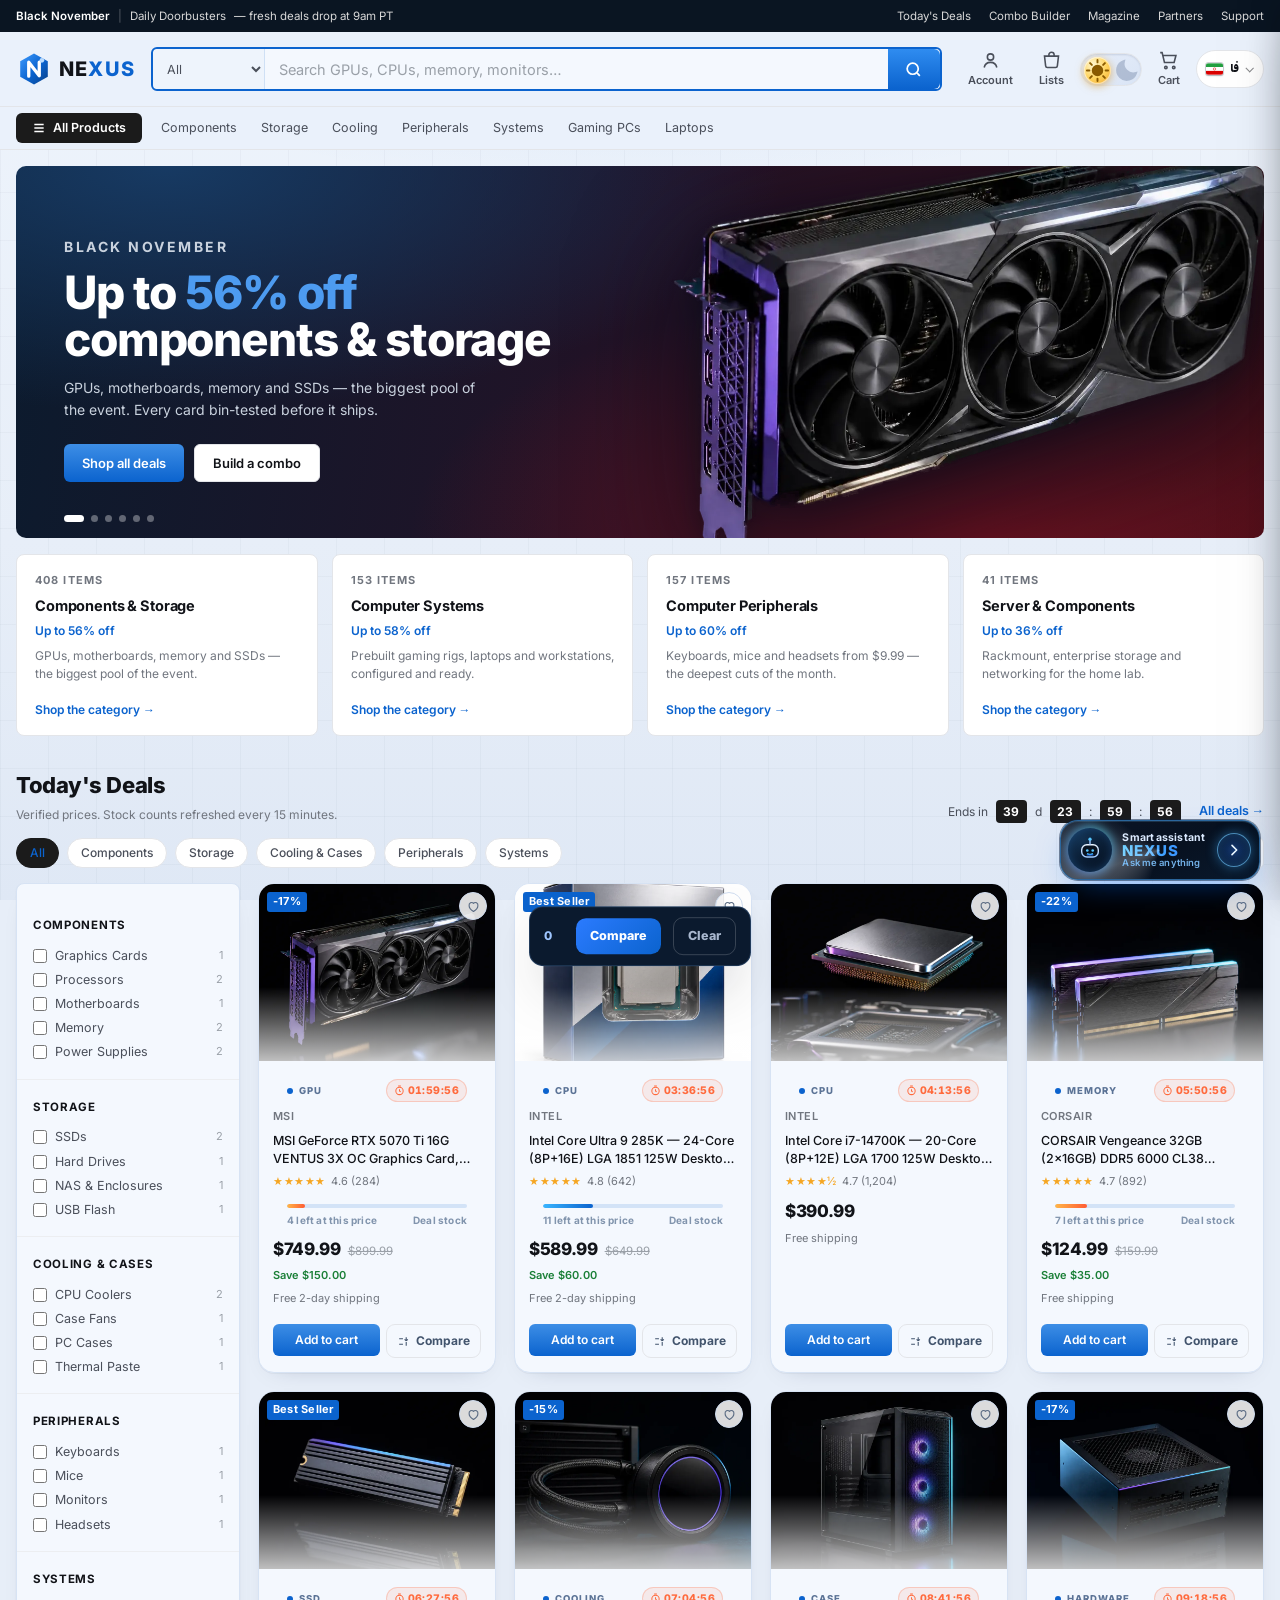
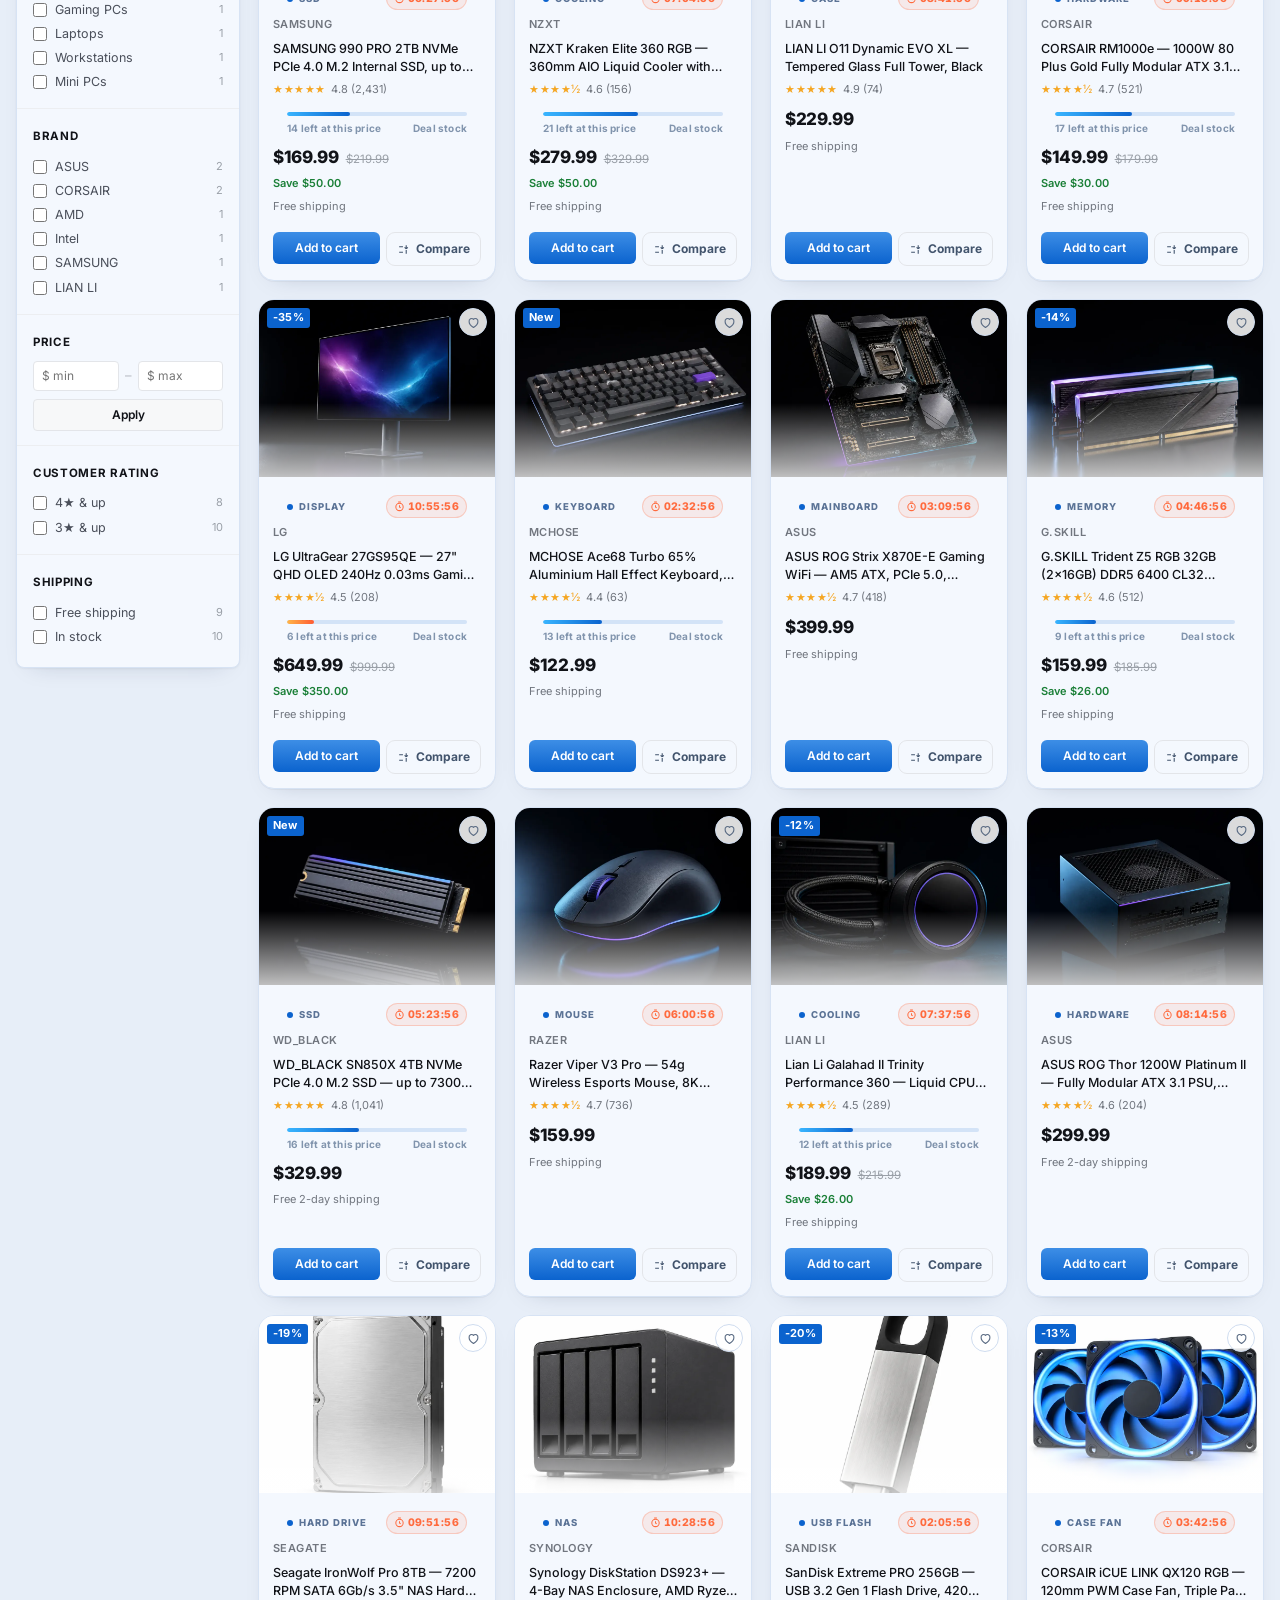
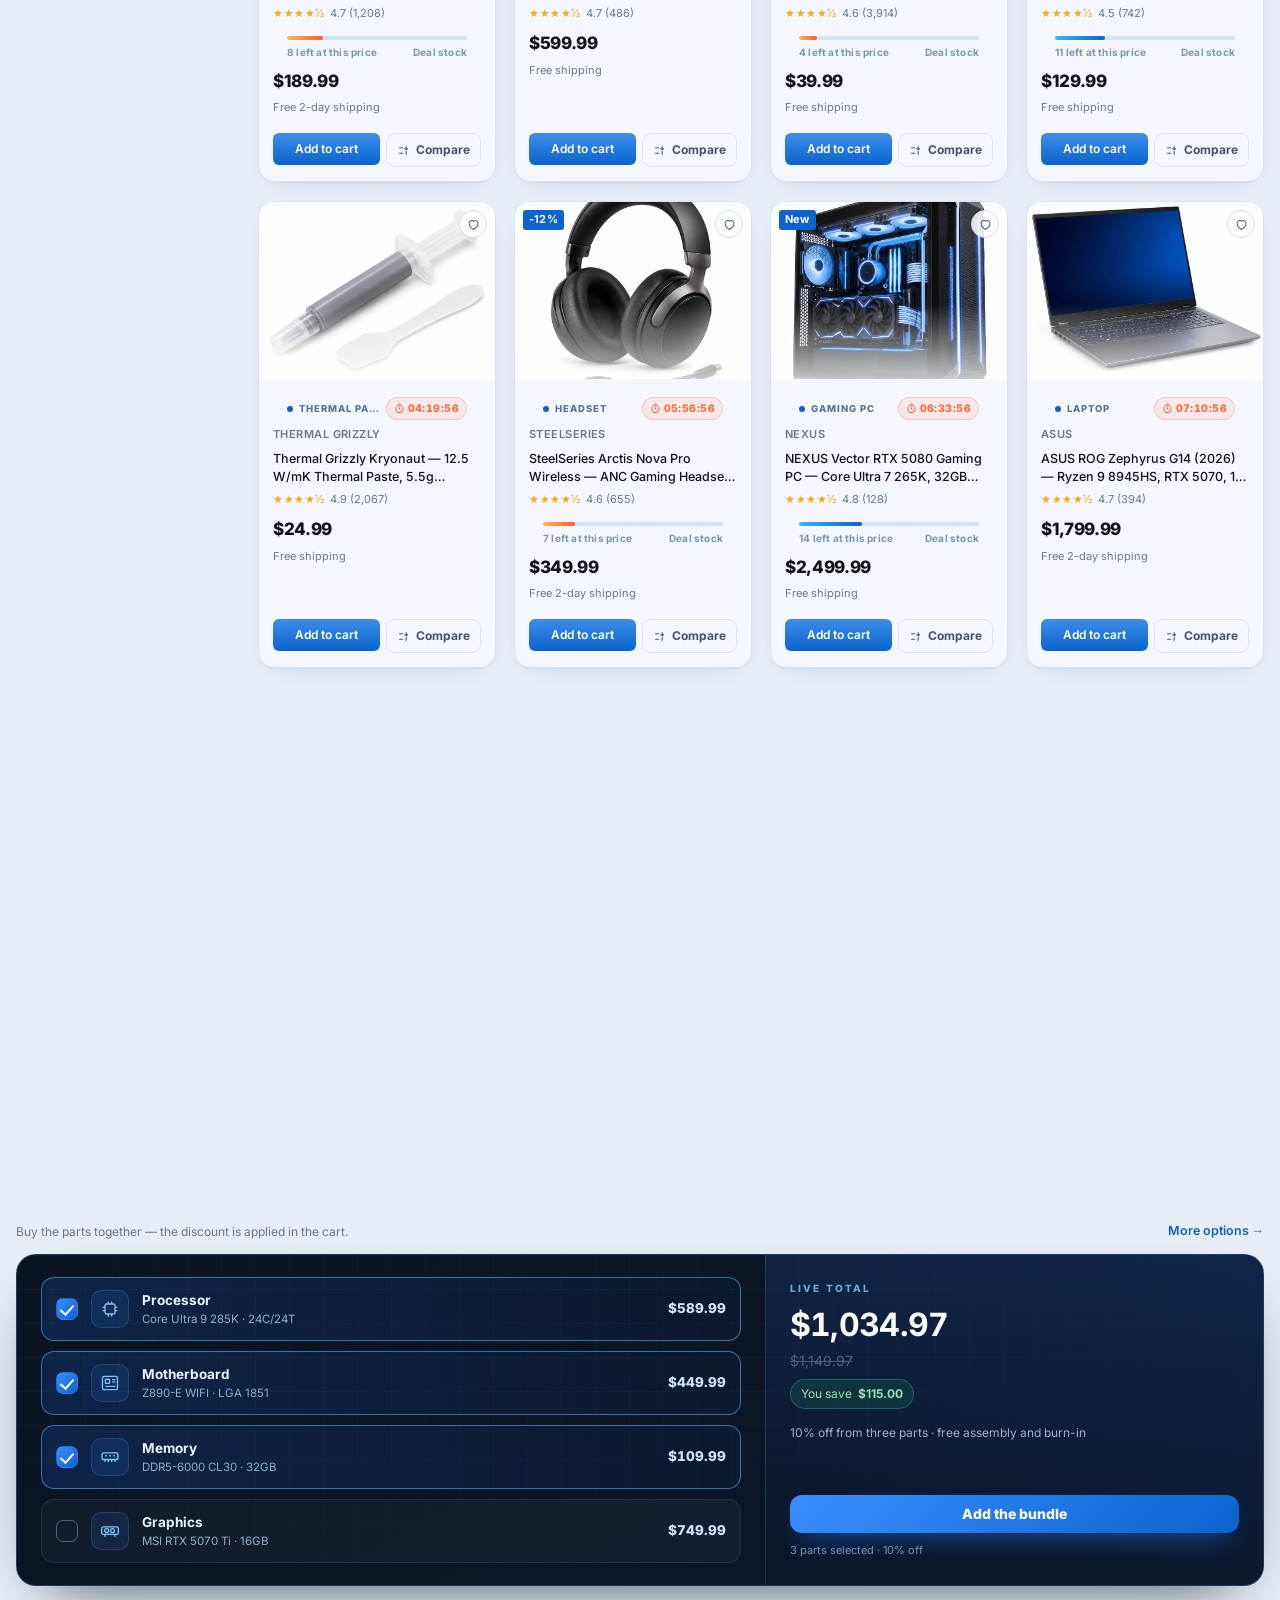
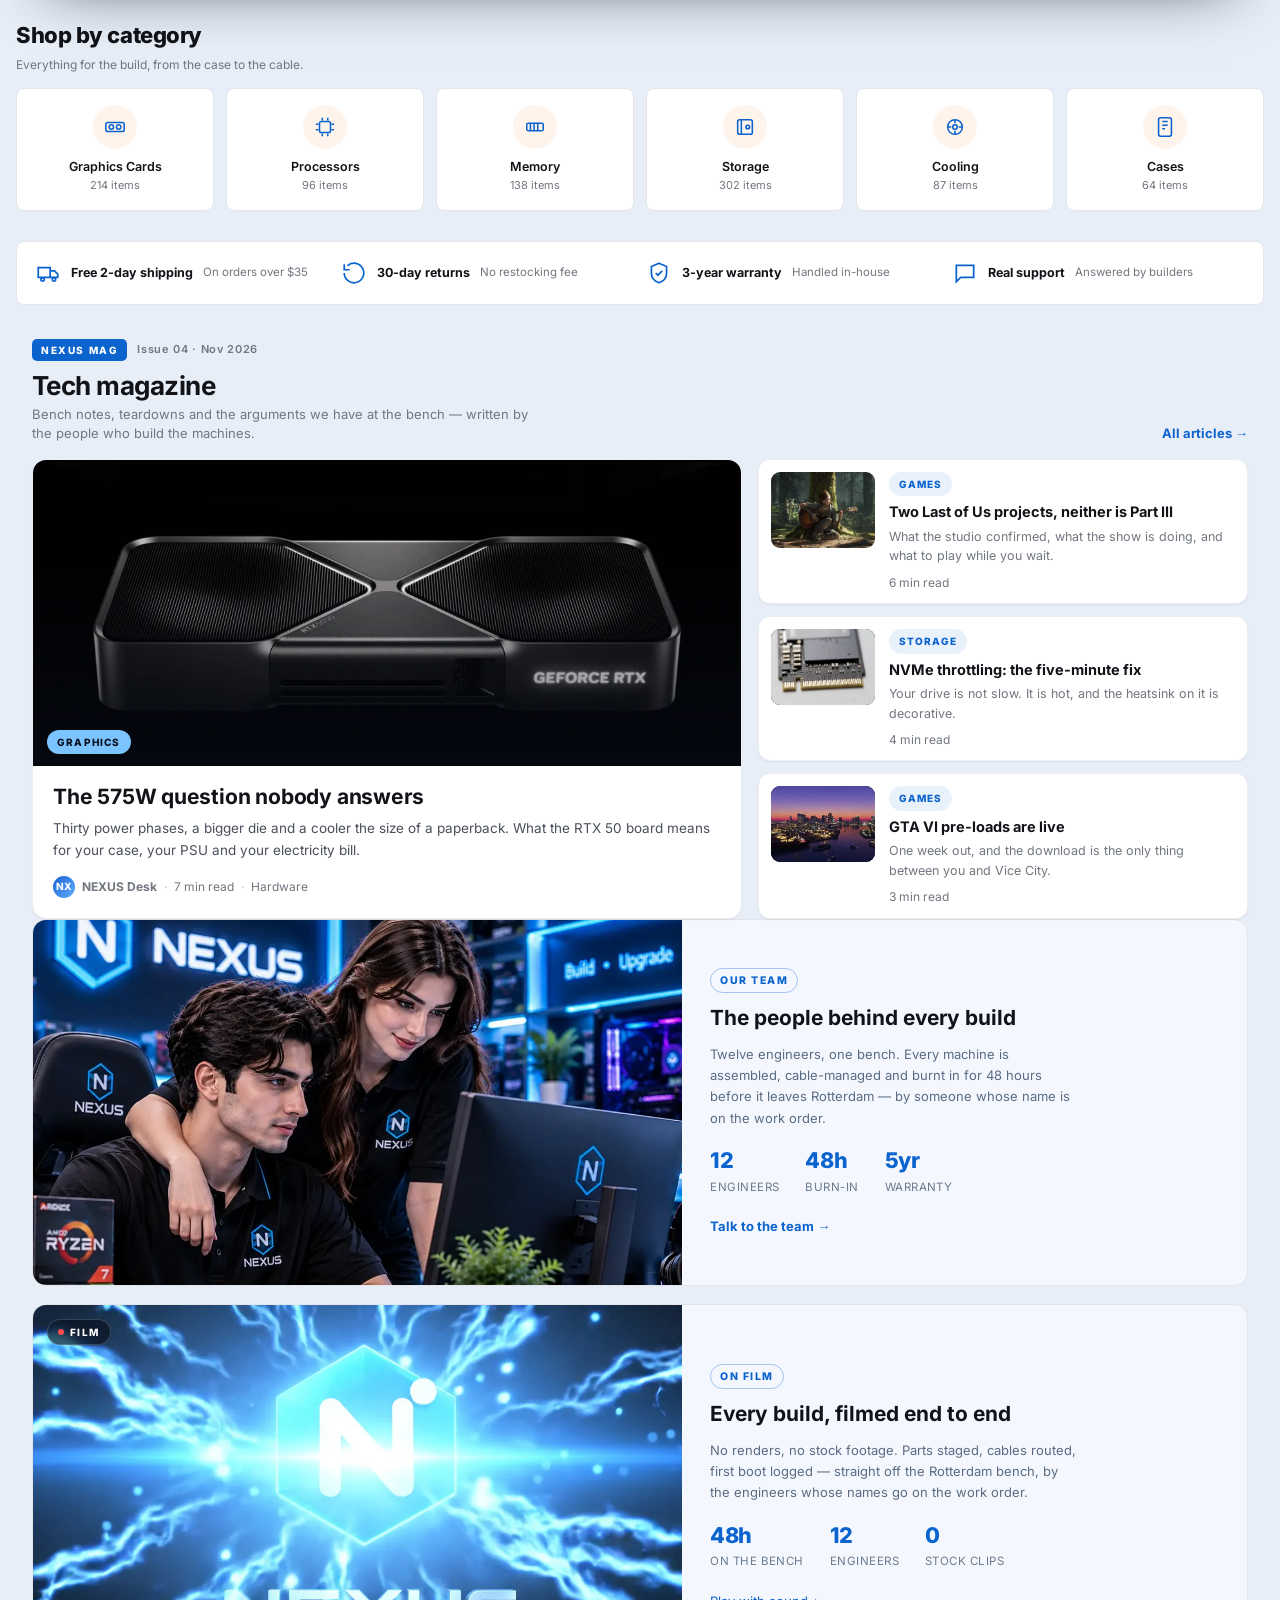
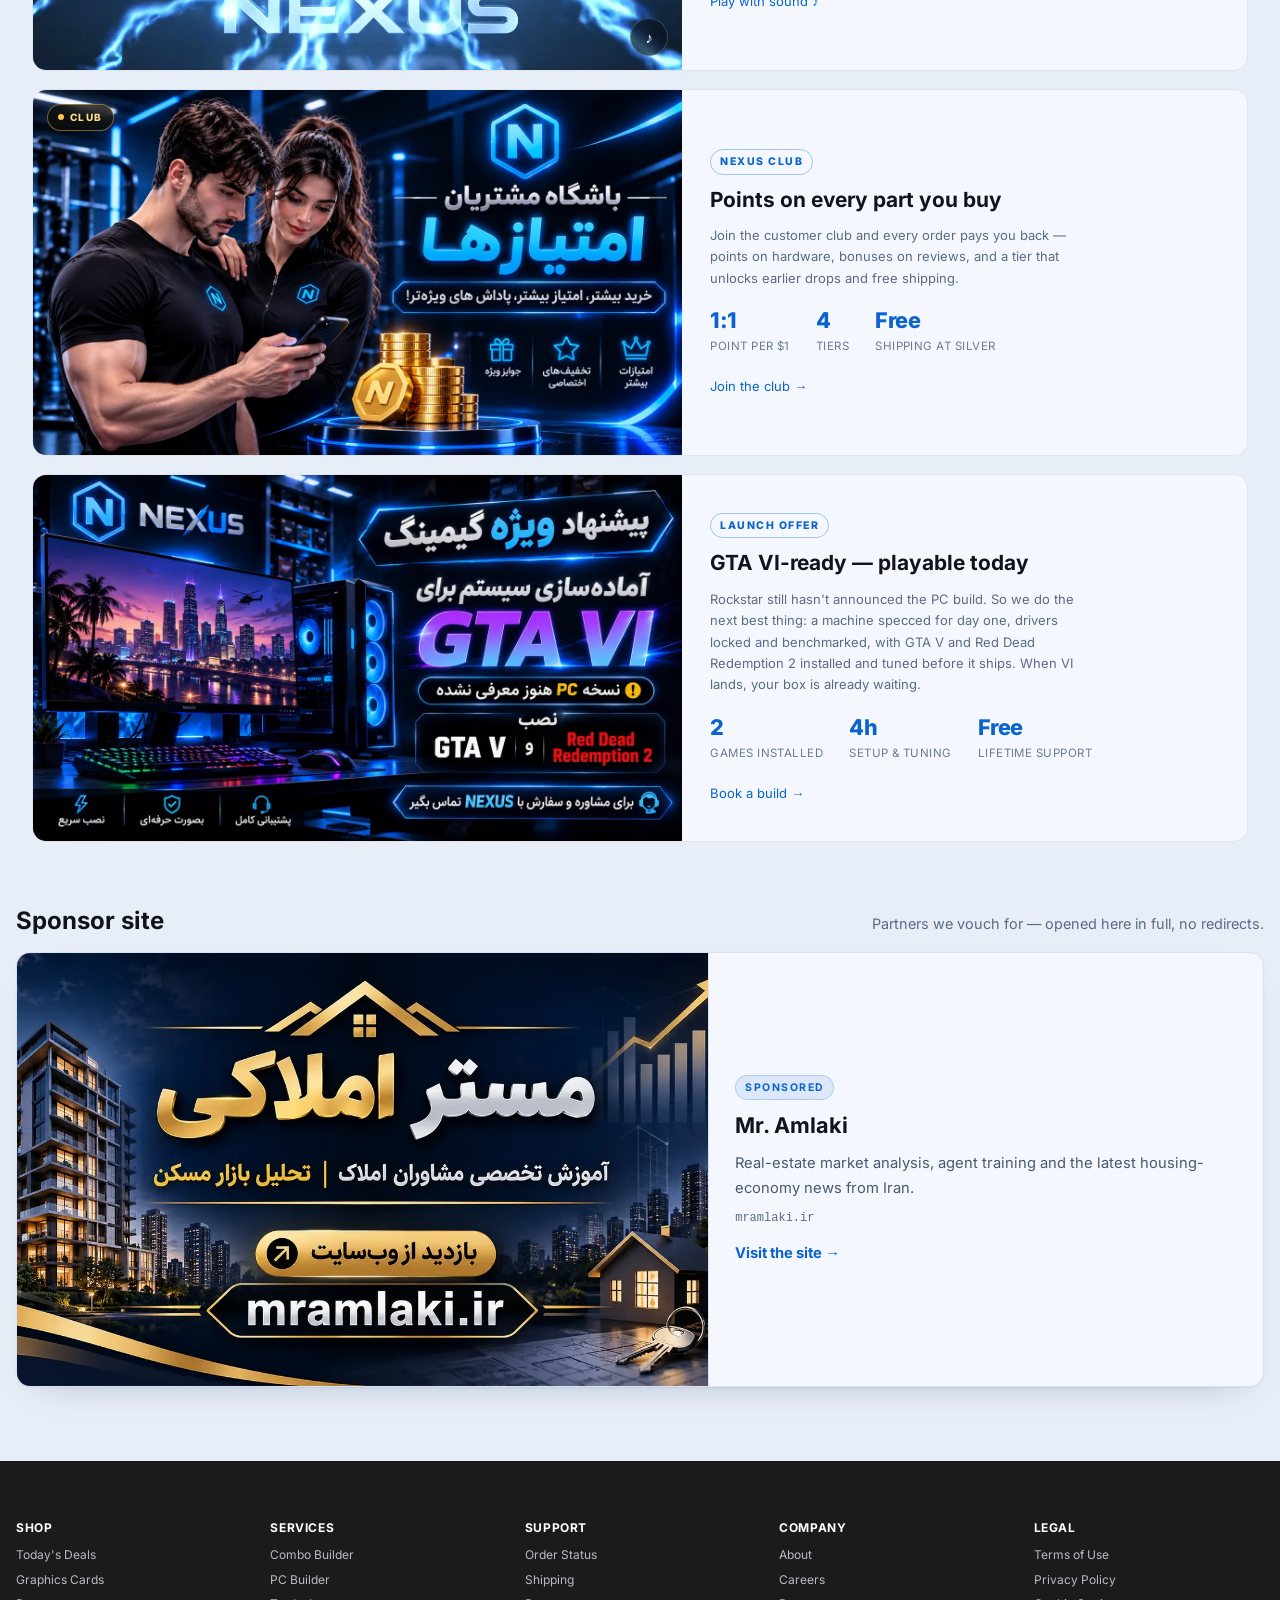
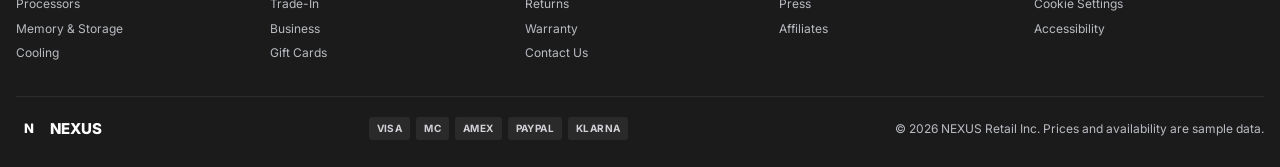
==== index.source.html @ 6fdb97a0 "NEXUS store + magazine: bilingual static site - index.html: self-contained store bundle (26 cards, 2" ====
<!doctype html>
<html lang="en">
<head>
<meta charset="utf-8">
<link rel="icon" type="image/svg+xml" href="assets/logo-nexus.svg">
<meta name="viewport" content="width=device-width, initial-scale=1">
<title>NEXUS — Computer Hardware, Components &amp; PC Parts</title>
<meta name="description" content="Shop graphics cards, processors, memory, storage, cooling and peripherals. Daily deals, combo savings and 2-day shipping.">
<link rel="preload" href="assets/fonts/inter-var-lat.woff2" as="font" type="font/woff2" crossorigin>
<link rel="preload" href="assets/fonts/estedad-400-ar.woff2" as="font" type="font/woff2" crossorigin>
<link rel="stylesheet" href="assets/fonts.css?v=1">
<link rel="stylesheet" href="assets/store.css?v=22">
</head>
<body>

<!-- ============ utility bar ============ -->
<div class="util">
  <div class="wrap">
    <div class="util-left">
      <b>Black November</b><span class="sep">|</span>
      <span class="hot">Daily Doorbusters</span> — fresh deals drop at 9am PT
    </div>
    <div class="util-right">
      <a href="#deals">Today's Deals</a>
      <a href="#combos">Combo Builder</a>
      <a href="magazine.html">Magazine</a>
      <a href="#">Partners</a>
      <a href="#" id="supportLink">Support</a>
    </div>
  </div>
</div>

<!-- ============ masthead ============ -->
<header class="mast">
  <div class="wrap">
    <a class="logo" href="#top" aria-label="NEXUS home">
      <span class="logo-mark" aria-hidden="true"><svg viewBox="0 0 48 48"><defs><linearGradient id="nxg" x1="0" y1="0" x2="1" y2="1"><stop offset="0" stop-color="#3d9bff"/><stop offset=".55" stop-color="#0b63ce"/><stop offset="1" stop-color="#083f86"/></linearGradient></defs><path d="M24 3.2 42.4 13.6v20.8L24 44.8 5.6 34.4V13.6z" fill="url(#nxg)"/><path d="M17 33.5V15l14 18V15" fill="none" stroke="#fff" stroke-width="4.4" stroke-linecap="round" stroke-linejoin="round"/><circle cx="34.5" cy="12.4" r="3.1" fill="#badcff"/></svg></span>
      <span class="logo-word">NE<span>XUS</span></span>
    </a>

    <form class="search" role="search" onsubmit="return false">
      <select class="search-cat" id="searchCat" aria-label="Category">
        <option value="all">All</option>
        <option value="gpu">Graphics Cards</option>
        <option value="cpu">Processors</option>
        <option value="mobo">Motherboards</option>
        <option value="mem">Memory</option>
        <option value="psu">Power Supplies</option>
        <option value="ssd">SSDs</option>
        <option value="hdd">Hard Drives</option>
        <option value="nas">NAS &amp; Enclosures</option>
        <option value="usb">USB Flash</option>
        <option value="cool">CPU Coolers</option>
        <option value="fan">Case Fans</option>
        <option value="case">PC Cases</option>
        <option value="paste">Thermal Paste</option>
        <option value="kb">Keyboards</option>
        <option value="mouse">Mice</option>
        <option value="mon">Monitors</option>
        <option value="headset">Headsets</option>
        <option value="pc">Gaming PCs</option>
        <option value="laptop">Laptops</option>
        <option value="ws">Workstations</option>
        <option value="mini">Mini PCs</option>
      </select>
      <input class="search-in" id="searchIn" type="search" placeholder="Search GPUs, CPUs, memory, monitors…" autocomplete="off">
      <button class="search-btn" id="searchBtn" aria-label="Search">
        <svg viewBox="0 0 24 24"><circle cx="11" cy="11" r="7"/><path d="M20 20l-3.6-3.6"/></svg>
      </button>
    </form>

    <div class="mast-actions">
      <a class="mact" href="#" id="acctBtn">
        <svg viewBox="0 0 24 24"><circle cx="12" cy="8" r="3.6"/><path d="M4.8 20c.7-3.7 3.7-5.9 7.2-5.9s6.5 2.2 7.2 5.9"/></svg>
        <b>Account</b>
      </a>
      <a class="mact" href="#" id="listsBtn" role="button" aria-label="Lists">
        <svg viewBox="0 0 24 24"><path d="M4 7h16l-1.3 11.2a2 2 0 0 1-2 1.8H7.3a2 2 0 0 1-2-1.8L4 7Z"/><path d="M9 7V5.5A3 3 0 0 1 15 5.5V7"/></svg>
        <b>Lists</b>
        <span class="ld-count" id="listsCount" hidden>0</span>
      </a>
      <button class="mact theme-sw" id="modeBtn" aria-label="Switch to dark mode"><span class="tsw" aria-hidden="true">
  <svg class="tsw-sun" viewBox="0 0 24 24" width="13" height="13"><circle cx="12" cy="12" r="4.2" fill="currentColor"/><g stroke="currentColor" stroke-width="1.7" stroke-linecap="round"><path d="M12 2.6v2.2M12 19.2v2.2M2.6 12h2.2M19.2 12h2.2M5.4 5.4l1.6 1.6M17 17l1.6 1.6M18.6 5.4L17 7M7 17l-1.6 1.6"/></g></svg>
  <svg class="tsw-moon" viewBox="0 0 24 24" width="13" height="13"><path d="M20.5 14.2A8.6 8.6 0 0 1 9.8 3.5 8.6 8.6 0 1 0 20.5 14.2z" fill="currentColor"/></svg>
  <span class="tsw-knob"></span>
</span><b class="tsw-txt">Night</b></button><button class="mact" id="cartBtn" aria-label="Cart">
        <svg viewBox="0 0 24 24"><circle cx="9" cy="20" r="1.4"/><circle cx="18" cy="20" r="1.4"/><path d="M2.5 3h2.2l2.7 11.2h11l2.1-8H6.2"/></svg>
        <b>Cart</b>
        <span class="cart-count" id="cartCount">0</span>
      </button>
      <button class="lang-btn" id="langBtn"><span class="flag flag-ir"></span><b>فا</b></button>
    </div>
  </div>
</header>

<!-- ============ category nav ============ -->
<nav class="cnav" id="top">
  <div class="wrap">
    <a class="first" href="#deals">
      <svg viewBox="0 0 24 24"><path d="M4 6h16M4 12h16M4 18h16"/></svg>
      All Products
    </a>
    <a href="#deals" data-cat="grp:parts">Components</a>
    <a href="#deals" data-cat="grp:storage">Storage</a>
    <a href="#deals" data-cat="grp:coolcase">Cooling</a>
    <a href="#deals" data-cat="grp:per">Peripherals</a>
    <a href="#deals" data-cat="grp:systems">Systems</a>
    <a href="#deals" data-cat="pc">Gaming PCs</a>
    <a href="#deals" data-cat="laptop">Laptops</a>

    <div class="mega">
      <div class="mega-grid">
        <div>
          <h5>Components</h5>
          <ul>
            <li><a href="#deals" data-cat="gpu">Graphics Cards</a></li>
            <li><a href="#deals" data-cat="cpu">CPUs / Processors</a></li>
            <li><a href="#deals" data-cat="mobo">Motherboards</a></li>
            <li><a href="#deals" data-cat="mem">Memory</a></li>
            <li><a href="#deals" data-cat="psu">Power Supplies</a></li>
          </ul>
        </div>
        <div>
          <h5>Storage</h5>
          <ul>
            <li><a href="#deals" data-cat="ssd">SSDs</a></li>
            <li><a href="#deals" data-cat="hdd">Hard Drives</a></li>
            <li><a href="#deals" data-cat="nas">NAS &amp; Enclosures</a></li>
            <li><a href="#deals" data-cat="usb">USB Flash</a></li>
          </ul>
        </div>
        <div>
          <h5>Cooling &amp; Cases</h5>
          <ul>
            <li><a href="#deals" data-cat="cool">CPU Coolers</a></li>
            <li><a href="#deals" data-cat="fan">Case Fans</a></li>
            <li><a href="#deals" data-cat="case">PC Cases</a></li>
            <li><a href="#deals" data-cat="paste">Thermal Paste</a></li>
          </ul>
        </div>
        <div>
          <h5>Peripherals</h5>
          <ul>
            <li><a href="#deals" data-cat="kb">Keyboards</a></li>
            <li><a href="#deals" data-cat="mouse">Mice</a></li>
            <li><a href="#deals" data-cat="mon">Monitors</a></li>
            <li><a href="#deals" data-cat="headset">Headsets</a></li>
          </ul>
        </div>
        <div>
          <h5>Systems</h5>
          <ul>
            <li><a href="#deals" data-cat="pc">Gaming PCs</a></li>
            <li><a href="#deals" data-cat="laptop">Laptops</a></li>
            <li><a href="#deals" data-cat="ws">Workstations</a></li>
            <li><a href="#deals" data-cat="mini">Mini PCs</a></li>
          </ul>
        </div>
      </div>
    </div>
  </div>
</nav>

<main class="wrap">

  <!-- ============ hero ============ -->
  <section class="hero">
    <div class="hero-slides" aria-hidden="true">
      <div class="hero-slide gpu on"><img src="assets/gpu-cut.webp" alt="NVIDIA GeForce RTX 5090 graphics card"></div>
      <div class="hero-slide"><img src="assets/cut-cpu.webp" alt="Desktop processor with gold contact array"></div>
      <div class="hero-slide"><img src="assets/cut-monitor.webp" alt="27-inch OLED gaming monitor"></div>
      <div class="hero-slide"><img src="assets/cut-keyboard.webp" alt="Mechanical keyboard, tenkeyless"></div>
      <div class="hero-slide"><img src="assets/cut-mouse.webp" alt="Lightweight wireless gaming mouse"></div>
      <div class="hero-slide"><img src="assets/cut-aio.webp" alt="360mm all-in-one liquid CPU cooler"></div>
    </div>
    <div class="hero-in">
      <p class="hero-kicker">Black November</p>
      <h1>Up to <em>56% off</em><br>components &amp; storage</h1>
      <p>GPUs, motherboards, memory and SSDs — the biggest pool of the event. Every card bin-tested before it ships.</p>
      <div class="hero-cta">
        <a class="btn btn-orange" href="#deals">Shop all deals</a>
        <a class="btn btn-white" href="#combos">Build a combo</a>
      </div>
    </div>
    <div class="dots"><i class="on" role="button" tabindex="0" aria-label="Slide 1"></i><i role="button" tabindex="0" aria-label="Slide 2"></i><i role="button" tabindex="0" aria-label="Slide 3"></i><i role="button" tabindex="0" aria-label="Slide 4"></i><i role="button" tabindex="0" aria-label="Slide 5"></i><i role="button" tabindex="0" aria-label="Slide 6"></i></div>
  </section>

  <!-- ============ event tiles ============ -->
  <section class="events">
    <article class="evt">
      <span class="evt-count">408 ITEMS</span>
      <h4>Components &amp; Storage</h4>
      <span class="off">Up to 56% off</span>
      <p>GPUs, motherboards, memory and SSDs — the biggest pool of the event.</p>
      <a class="go" href="#deals">Shop the category →</a>
    </article>
    <article class="evt">
      <span class="evt-count">153 ITEMS</span>
      <h4>Computer Systems</h4>
      <span class="off">Up to 58% off</span>
      <p>Prebuilt gaming rigs, laptops and workstations, configured and ready.</p>
      <a class="go" href="#deals">Shop the category →</a>
    </article>
    <article class="evt">
      <span class="evt-count">157 ITEMS</span>
      <h4>Computer Peripherals</h4>
      <span class="off">Up to 60% off</span>
      <p>Keyboards, mice and headsets from $9.99 — the deepest cuts of the month.</p>
      <a class="go" href="#deals">Shop the category →</a>
    </article>
    <article class="evt">
      <span class="evt-count">41 ITEMS</span>
      <h4>Server &amp; Components</h4>
      <span class="off">Up to 36% off</span>
      <p>Rackmount, enterprise storage and networking for the home lab.</p>
      <a class="go" href="#deals">Shop the category →</a>
    </article>
  </section>

  <!-- ============ today's deals ============ -->
  <section class="sec" id="deals">
    <div class="sec-head">
      <div>
        <h2>Today's Deals</h2>
        <p>Verified prices. Stock counts refreshed every 15 minutes.</p>
      </div>
      <div style="display:flex;align-items:center;gap:18px">
        <div class="timer">Ends in <b id="t-d">40</b>d <b id="t-h">00</b>:<b id="t-m">00</b>:<b id="t-s">00</b></div>
        <a class="link" href="#">All deals →</a>
      </div>
    </div>

    <div style="display:flex;align-items:center;justify-content:space-between;gap:16px;margin-bottom:14px;flex-wrap:wrap">
      <div class="chips" id="chips">
        <button class="chip on" data-f="all">All</button>
        <button class="chip" data-f="grp:parts">Components</button>
        <button class="chip" data-f="grp:storage">Storage</button>
        <button class="chip" data-f="grp:coolcase">Cooling &amp; Cases</button>
        <button class="chip" data-f="grp:per">Peripherals</button>
        <button class="chip" data-f="grp:systems">Systems</button>
      </div>
      <div style="display:flex;align-items:center;gap:10px">
        <span style="font-size:12px;color:var(--ink-3)" id="resCount">10 results</span>
        <select id="sortSel" style="height:32px;border:1px solid var(--line);border-radius:6px;padding:0 8px;background:#fff;font-size:12px">
          <option value="pop">Sort: Popular</option>
          <option value="low">Price: low to high</option>
          <option value="high">Price: high to low</option>
          <option value="rate">Top rated</option>
        </select>
      </div>
    </div>

    <div class="shop">
      <!-- filters -->
      <aside class="filters">
        <div class="fgroup">
          <h5>Components</h5>
          <label><input type="checkbox" class="fcat" value="gpu"><span>Graphics Cards</span><span class="cnt">1</span></label>
          <label><input type="checkbox" class="fcat" value="cpu"><span>Processors</span><span class="cnt">2</span></label>
          <label><input type="checkbox" class="fcat" value="mobo"><span>Motherboards</span><span class="cnt">1</span></label>
          <label><input type="checkbox" class="fcat" value="mem"><span>Memory</span><span class="cnt">2</span></label>
          <label><input type="checkbox" class="fcat" value="psu"><span>Power Supplies</span><span class="cnt">2</span></label>
        </div>
        <div class="fgroup">
          <h5>Storage</h5>
          <label><input type="checkbox" class="fcat" value="ssd"><span>SSDs</span><span class="cnt">2</span></label>
          <label><input type="checkbox" class="fcat" value="hdd"><span>Hard Drives</span><span class="cnt">1</span></label>
          <label><input type="checkbox" class="fcat" value="nas"><span>NAS &amp; Enclosures</span><span class="cnt">1</span></label>
          <label><input type="checkbox" class="fcat" value="usb"><span>USB Flash</span><span class="cnt">1</span></label>
        </div>
        <div class="fgroup">
          <h5>Cooling &amp; Cases</h5>
          <label><input type="checkbox" class="fcat" value="cool"><span>CPU Coolers</span><span class="cnt">2</span></label>
          <label><input type="checkbox" class="fcat" value="fan"><span>Case Fans</span><span class="cnt">1</span></label>
          <label><input type="checkbox" class="fcat" value="case"><span>PC Cases</span><span class="cnt">1</span></label>
          <label><input type="checkbox" class="fcat" value="paste"><span>Thermal Paste</span><span class="cnt">1</span></label>
        </div>
        <div class="fgroup">
          <h5>Peripherals</h5>
          <label><input type="checkbox" class="fcat" value="kb"><span>Keyboards</span><span class="cnt">1</span></label>
          <label><input type="checkbox" class="fcat" value="mouse"><span>Mice</span><span class="cnt">1</span></label>
          <label><input type="checkbox" class="fcat" value="mon"><span>Monitors</span><span class="cnt">1</span></label>
          <label><input type="checkbox" class="fcat" value="headset"><span>Headsets</span><span class="cnt">1</span></label>
        </div>
        <div class="fgroup">
          <h5>Systems</h5>
          <label><input type="checkbox" class="fcat" value="pc"><span>Gaming PCs</span><span class="cnt">1</span></label>
          <label><input type="checkbox" class="fcat" value="laptop"><span>Laptops</span><span class="cnt">1</span></label>
          <label><input type="checkbox" class="fcat" value="ws"><span>Workstations</span><span class="cnt">1</span></label>
          <label><input type="checkbox" class="fcat" value="mini"><span>Mini PCs</span><span class="cnt">1</span></label>
        </div>
        <div class="fgroup">
          <h5>Brand</h5>
          <label><input type="checkbox"><span>ASUS</span><span class="cnt">2</span></label>
          <label><input type="checkbox"><span>CORSAIR</span><span class="cnt">2</span></label>
          <label><input type="checkbox"><span>AMD</span><span class="cnt">1</span></label>
          <label><input type="checkbox"><span>Intel</span><span class="cnt">1</span></label>
          <label><input type="checkbox"><span>SAMSUNG</span><span class="cnt">1</span></label>
          <label><input type="checkbox"><span>LIAN LI</span><span class="cnt">1</span></label>
        </div>
        <div class="fgroup">
          <h5>Price</h5>
          <div class="price-row">
            <input type="number" placeholder="$ min" id="pmin">
            <span style="color:#b8bcc3">–</span>
            <input type="number" placeholder="$ max" id="pmax">
          </div>
          <button class="apply" id="applyPrice">Apply</button>
        </div>
        <div class="fgroup">
          <h5>Customer rating</h5>
          <label><input type="checkbox"><span>4★ &amp; up</span><span class="cnt">8</span></label>
          <label><input type="checkbox"><span>3★ &amp; up</span><span class="cnt">10</span></label>
        </div>
        <div class="fgroup">
          <h5>Shipping</h5>
          <label><input type="checkbox"><span>Free shipping</span><span class="cnt">9</span></label>
          <label><input type="checkbox"><span>In stock</span><span class="cnt">10</span></label>
        </div>
      </aside>

      <!-- products -->
      <div class="pgrid" id="pgrid">

        <article class="pcard" data-cat="gpu" data-price="749.99" data-rate="4.6">
          <div class="pthumb"><span class="pbadge">-17%</span><img src="assets/gpu.webp" alt="MSI GeForce RTX 5070 Ti graphics card" loading="lazy"></div>
          <div class="pbody">
            <span class="pbrand">MSI</span>
            <a class="pname" href="#">MSI GeForce RTX 5070 Ti 16G VENTUS 3X OC Graphics Card, 16GB GDDR7, DLSS 4</a>
            <div class="prate"><span class="stars">★★★★★</span> 4.6 (284)</div>
            <div class="pprice"><b>$749.99</b><s>$899.99</s></div>
            <div class="promo">Save $150.00</div>
            <div class="pship">Free 2-day shipping</div>
            <div class="pactions"><button class="btn btn-orange add">Add to cart</button><button class="btn btn-white cmp" type="button">Compare</button></div>
          </div>
        </article>

        <article class="pcard" data-cat="cpu" data-price="589.99" data-rate="4.8">
          <div class="pthumb"><span class="pbadge best">Best Seller</span><img src="assets/p-cpu-ultra9.webp" alt="Intel Core Ultra 9 285K processor" loading="lazy"></div>
          <div class="pbody">
            <span class="pbrand">Intel</span>
            <a class="pname" href="#">Intel Core Ultra 9 285K — 24-Core (8P+16E) LGA 1851 125W Desktop Processor</a>
            <div class="prate"><span class="stars">★★★★★</span> 4.8 (642)</div>
            <div class="pprice"><b>$589.99</b><s>$649.99</s></div>
            <div class="promo">Save $60.00</div>
            <div class="pship">Free 2-day shipping</div>
            <div class="pactions"><button class="btn btn-orange add">Add to cart</button><button class="btn btn-white cmp" type="button">Compare</button></div>
          </div>
        </article>

        <article class="pcard" data-cat="cpu" data-price="390.99" data-rate="4.7">
          <div class="pthumb"><img src="assets/cpu.webp" alt="Intel Core i7-14700K processor" loading="lazy"></div>
          <div class="pbody">
            <span class="pbrand">Intel</span>
            <a class="pname" href="#">Intel Core i7-14700K — 20-Core (8P+12E) LGA 1700 125W Desktop Processor</a>
            <div class="prate"><span class="stars">★★★★½</span> 4.7 (1,204)</div>
            <div class="pprice"><b>$390.99</b></div>
            <div class="pship">Free shipping</div>
            <div class="pactions"><button class="btn btn-orange add">Add to cart</button><button class="btn btn-white cmp" type="button">Compare</button></div>
          </div>
        </article>

        <article class="pcard" data-cat="mem" data-price="124.99" data-rate="4.7">
          <div class="pthumb"><span class="pbadge">-22%</span><img src="assets/ram.webp" alt="Corsair Vengeance 32GB DDR5 memory kit" loading="lazy"></div>
          <div class="pbody">
            <span class="pbrand">CORSAIR</span>
            <a class="pname" href="#">CORSAIR Vengeance 32GB (2×16GB) DDR5 6000 CL38 Desktop Memory</a>
            <div class="prate"><span class="stars">★★★★★</span> 4.7 (892)</div>
            <div class="pprice"><b>$124.99</b><s>$159.99</s></div>
            <div class="promo">Save $35.00</div>
            <div class="pship">Free shipping</div>
            <div class="pactions"><button class="btn btn-orange add">Add to cart</button><button class="btn btn-white cmp" type="button">Compare</button></div>
          </div>
        </article>

        <article class="pcard" data-cat="ssd" data-price="169.99" data-rate="4.8">
          <div class="pthumb"><span class="pbadge best">Best Seller</span><img src="assets/ssd.webp" alt="Samsung 990 PRO 2TB NVMe SSD" loading="lazy"></div>
          <div class="pbody">
            <span class="pbrand">SAMSUNG</span>
            <a class="pname" href="#">SAMSUNG 990 PRO 2TB NVMe PCIe 4.0 M.2 Internal SSD, up to 7450 MB/s</a>
            <div class="prate"><span class="stars">★★★★★</span> 4.8 (2,431)</div>
            <div class="pprice"><b>$169.99</b><s>$219.99</s></div>
            <div class="promo">Save $50.00</div>
            <div class="pship">Free shipping</div>
            <div class="pactions"><button class="btn btn-orange add">Add to cart</button><button class="btn btn-white cmp" type="button">Compare</button></div>
          </div>
        </article>

        <article class="pcard" data-cat="cool" data-price="279.99" data-rate="4.6">
          <div class="pthumb"><span class="pbadge">-15%</span><img src="assets/aio.webp" alt="NZXT Kraken Elite 360 RGB liquid cooler" loading="lazy"></div>
          <div class="pbody">
            <span class="pbrand">NZXT</span>
            <a class="pname" href="#">NZXT Kraken Elite 360 RGB — 360mm AIO Liquid Cooler with LCD Display</a>
            <div class="prate"><span class="stars">★★★★½</span> 4.6 (156)</div>
            <div class="pprice"><b>$279.99</b><s>$329.99</s></div>
            <div class="promo">Save $50.00</div>
            <div class="pship">Free shipping</div>
            <div class="pactions"><button class="btn btn-orange add">Add to cart</button><button class="btn btn-white cmp" type="button">Compare</button></div>
          </div>
        </article>

        <article class="pcard" data-cat="case" data-price="229.99" data-rate="4.9">
          <div class="pthumb"><img src="assets/case.webp" alt="Lian Li O11 Dynamic EVO XL case" loading="lazy"></div>
          <div class="pbody">
            <span class="pbrand">LIAN LI</span>
            <a class="pname" href="#">LIAN LI O11 Dynamic EVO XL — Tempered Glass Full Tower, Black</a>
            <div class="prate"><span class="stars">★★★★★</span> 4.9 (74)</div>
            <div class="pprice"><b>$229.99</b></div>
            <div class="pship">Free shipping</div>
            <div class="pactions"><button class="btn btn-orange add">Add to cart</button><button class="btn btn-white cmp" type="button">Compare</button></div>
          </div>
        </article>

        <article class="pcard" data-cat="psu" data-price="149.99" data-rate="4.7">
          <div class="pthumb"><span class="pbadge">-17%</span><img src="assets/psu.webp" alt="Corsair RM1000e power supply" loading="lazy"></div>
          <div class="pbody">
            <span class="pbrand">CORSAIR</span>
            <a class="pname" href="#">CORSAIR RM1000e — 1000W 80 Plus Gold Fully Modular ATX 3.1 PSU</a>
            <div class="prate"><span class="stars">★★★★½</span> 4.7 (521)</div>
            <div class="pprice"><b>$149.99</b><s>$179.99</s></div>
            <div class="promo">Save $30.00</div>
            <div class="pship">Free shipping</div>
            <div class="pactions"><button class="btn btn-orange add">Add to cart</button><button class="btn btn-white cmp" type="button">Compare</button></div>
          </div>
        </article>

        <article class="pcard" data-cat="mon" data-price="649.99" data-rate="4.5">
          <div class="pthumb"><span class="pbadge">-35%</span><img src="assets/monitor.webp" alt="LG UltraGear 27 inch OLED gaming monitor" loading="lazy"></div>
          <div class="pbody">
            <span class="pbrand">LG</span>
            <a class="pname" href="#">LG UltraGear 27GS95QE — 27" QHD OLED 240Hz 0.03ms Gaming Monitor</a>
            <div class="prate"><span class="stars">★★★★½</span> 4.5 (208)</div>
            <div class="pprice"><b>$649.99</b><s>$999.99</s></div>
            <div class="promo">Save $350.00</div>
            <div class="pship">Free shipping</div>
            <div class="pactions"><button class="btn btn-orange add">Add to cart</button><button class="btn btn-white cmp" type="button">Compare</button></div>
          </div>
        </article>

        <article class="pcard" data-cat="kb" data-price="122.99" data-rate="4.4">
          <div class="pthumb"><span class="pbadge new">New</span><img src="assets/keyboard.webp" alt="MCHOSE Ace68 Turbo keyboard" loading="lazy"></div>
          <div class="pbody">
            <span class="pbrand">MCHOSE</span>
            <a class="pname" href="#">MCHOSE Ace68 Turbo 65% Aluminium Hall Effect Keyboard, 16K Polling</a>
            <div class="prate"><span class="stars">★★★★½</span> 4.4 (63)</div>
            <div class="pprice"><b>$122.99</b></div>
            <div class="pship">Free shipping</div>
            <div class="pactions"><button class="btn btn-orange add">Add to cart</button><button class="btn btn-white cmp" type="button">Compare</button></div>
          </div>
        </article>


        <article class="pcard" data-cat="mobo" data-price="399.99" data-rate="4.7">
          <div class="pthumb"><img src="assets/mobo.webp" alt="ASUS ROG Strix X870E-E motherboard" loading="lazy"></div>
          <div class="pbody">
            <span class="pbrand">ASUS</span>
            <a class="pname" href="#">ASUS ROG Strix X870E-E Gaming WiFi — AM5 ATX, PCIe 5.0, 18+2+2 Power Stages</a>
            <div class="prate"><span class="stars">★★★★½</span> 4.7 (418)</div>
            <div class="pprice"><b>$399.99</b></div>
            <div class="pship">Free shipping</div>
            <div class="pactions"><button class="btn btn-orange add">Add to cart</button><button class="btn btn-white cmp" type="button">Compare</button></div>
          </div>
        </article>

        <article class="pcard" data-cat="mem" data-price="159.99" data-rate="4.6">
          <div class="pthumb"><span class="pbadge">-14%</span><img src="assets/ram.webp" alt="G.SKILL Trident Z5 RGB memory" loading="lazy"></div>
          <div class="pbody">
            <span class="pbrand">G.SKILL</span>
            <a class="pname" href="#">G.SKILL Trident Z5 RGB 32GB (2×16GB) DDR5 6400 CL32 Desktop Memory</a>
            <div class="prate"><span class="stars">★★★★½</span> 4.6 (512)</div>
            <div class="pprice"><b>$159.99</b><s>$185.99</s></div>
            <div class="promo">Save $26.00</div>
            <div class="pship">Free shipping</div>
            <div class="pactions"><button class="btn btn-orange add">Add to cart</button><button class="btn btn-white cmp" type="button">Compare</button></div>
          </div>
        </article>

        <article class="pcard" data-cat="ssd" data-price="329.99" data-rate="4.8">
          <div class="pthumb"><span class="pbadge new">New</span><img src="assets/ssd.webp" alt="WD_BLACK SN850X 4TB SSD" loading="lazy"></div>
          <div class="pbody">
            <span class="pbrand">WD_BLACK</span>
            <a class="pname" href="#">WD_BLACK SN850X 4TB NVMe PCIe 4.0 M.2 SSD — up to 7300 MB/s, with heatsink</a>
            <div class="prate"><span class="stars">★★★★★</span> 4.8 (1,041)</div>
            <div class="pprice"><b>$329.99</b></div>
            <div class="pship">Free 2-day shipping</div>
            <div class="pactions"><button class="btn btn-orange add">Add to cart</button><button class="btn btn-white cmp" type="button">Compare</button></div>
          </div>
        </article>

        <article class="pcard" data-cat="mouse" data-price="159.99" data-rate="4.7">
          <div class="pthumb"><img src="assets/mouse.webp" alt="Razer Viper V3 Pro mouse" loading="lazy"></div>
          <div class="pbody">
            <span class="pbrand">RAZER</span>
            <a class="pname" href="#">Razer Viper V3 Pro — 54g Wireless Esports Mouse, 8K Polling, Focus Pro 35K</a>
            <div class="prate"><span class="stars">★★★★½</span> 4.7 (736)</div>
            <div class="pprice"><b>$159.99</b></div>
            <div class="pship">Free shipping</div>
            <div class="pactions"><button class="btn btn-orange add">Add to cart</button><button class="btn btn-white cmp" type="button">Compare</button></div>
          </div>
        </article>

        <article class="pcard" data-cat="cool" data-price="189.99" data-rate="4.5">
          <div class="pthumb"><span class="pbadge">-12%</span><img src="assets/aio.webp" alt="Lian Li Galahad II 360 cooler" loading="lazy"></div>
          <div class="pbody">
            <span class="pbrand">LIAN LI</span>
            <a class="pname" href="#">Lian Li Galahad II Trinity Performance 360 — Liquid CPU Cooler, 3×120mm</a>
            <div class="prate"><span class="stars">★★★★½</span> 4.5 (289)</div>
            <div class="pprice"><b>$189.99</b><s>$215.99</s></div>
            <div class="promo">Save $26.00</div>
            <div class="pship">Free shipping</div>
            <div class="pactions"><button class="btn btn-orange add">Add to cart</button><button class="btn btn-white cmp" type="button">Compare</button></div>
          </div>
        </article>

        <article class="pcard" data-cat="psu" data-price="299.99" data-rate="4.6">
          <div class="pthumb"><img src="assets/psu.webp" alt="ASUS ROG Thor 1200W PSU" loading="lazy"></div>
          <div class="pbody">
            <span class="pbrand">ASUS</span>
            <a class="pname" href="#">ASUS ROG Thor 1200W Platinum II — Fully Modular ATX 3.1 PSU, OLED Power Display</a>
            <div class="prate"><span class="stars">★★★★½</span> 4.6 (204)</div>
            <div class="pprice"><b>$299.99</b></div>
            <div class="pship">Free 2-day shipping</div>
            <div class="pactions"><button class="btn btn-orange add">Add to cart</button><button class="btn btn-white cmp" type="button">Compare</button></div>
          </div>
        </article>
        <article class="pcard" data-cat="hdd" data-price="189.99" data-rate="4.7">
          <div class="pthumb"><span class="pbadge">-19%</span><img src="assets/p-hdd.webp" alt="Seagate IronWolf Pro 8TB hard drive" loading="lazy"></div>
          <div class="pbody">
            <span class="pbrand">SEAGATE</span>
            <a class="pname" href="#">Seagate IronWolf Pro 8TB — 7200 RPM SATA 6Gb/s 3.5" NAS Hard Drive, 256MB Cache</a>
            <div class="prate"><span class="stars">★★★★½</span> 4.7 (1,208)</div>
            <div class="pprice"><b>$189.99</b></div>
            <div class="pship">Free 2-day shipping</div>
            <div class="pactions"><button class="btn btn-orange add">Add to cart</button><button class="btn btn-white cmp" type="button">Compare</button></div>
          </div>
        </article>
        <article class="pcard" data-cat="nas" data-price="599.99" data-rate="4.7">
          <div class="pthumb"><img src="assets/p-nas.webp" alt="Synology DiskStation DS923+ NAS enclosure" loading="lazy"></div>
          <div class="pbody">
            <span class="pbrand">SYNOLOGY</span>
            <a class="pname" href="#">Synology DiskStation DS923+ — 4-Bay NAS Enclosure, AMD Ryzen R1600, 4GB DDR4 ECC</a>
            <div class="prate"><span class="stars">★★★★½</span> 4.7 (486)</div>
            <div class="pprice"><b>$599.99</b></div>
            <div class="pship">Free shipping</div>
            <div class="pactions"><button class="btn btn-orange add">Add to cart</button><button class="btn btn-white cmp" type="button">Compare</button></div>
          </div>
        </article>
        <article class="pcard" data-cat="usb" data-price="39.99" data-rate="4.6">
          <div class="pthumb"><span class="pbadge">-20%</span><img src="assets/p-usb.webp" alt="SanDisk Extreme PRO USB flash drive" loading="lazy"></div>
          <div class="pbody">
            <span class="pbrand">SANDISK</span>
            <a class="pname" href="#">SanDisk Extreme PRO 256GB — USB 3.2 Gen 1 Flash Drive, 420 MB/s Read</a>
            <div class="prate"><span class="stars">★★★★½</span> 4.6 (3,914)</div>
            <div class="pprice"><b>$39.99</b></div>
            <div class="pship">Free shipping</div>
            <div class="pactions"><button class="btn btn-orange add">Add to cart</button><button class="btn btn-white cmp" type="button">Compare</button></div>
          </div>
        </article>
        <article class="pcard" data-cat="fan" data-price="129.99" data-rate="4.5">
          <div class="pthumb"><span class="pbadge">-13%</span><img src="assets/p-fan.webp" alt="Corsair iCUE LINK QX120 RGB case fans" loading="lazy"></div>
          <div class="pbody">
            <span class="pbrand">CORSAIR</span>
            <a class="pname" href="#">CORSAIR iCUE LINK QX120 RGB — 120mm PWM Case Fan, Triple Pack with Controller</a>
            <div class="prate"><span class="stars">★★★★½</span> 4.5 (742)</div>
            <div class="pprice"><b>$129.99</b></div>
            <div class="pship">Free shipping</div>
            <div class="pactions"><button class="btn btn-orange add">Add to cart</button><button class="btn btn-white cmp" type="button">Compare</button></div>
          </div>
        </article>
        <article class="pcard" data-cat="paste" data-price="24.99" data-rate="4.9">
          <div class="pthumb"><img src="assets/p-paste.webp" alt="Thermal Grizzly Kryonaut thermal paste" loading="lazy"></div>
          <div class="pbody">
            <span class="pbrand">THERMAL GRIZZLY</span>
            <a class="pname" href="#">Thermal Grizzly Kryonaut — 12.5 W/mK Thermal Paste, 5.5g Syringe</a>
            <div class="prate"><span class="stars">★★★★½</span> 4.9 (2,067)</div>
            <div class="pprice"><b>$24.99</b></div>
            <div class="pship">Free shipping</div>
            <div class="pactions"><button class="btn btn-orange add">Add to cart</button><button class="btn btn-white cmp" type="button">Compare</button></div>
          </div>
        </article>
        <article class="pcard" data-cat="headset" data-price="349.99" data-rate="4.6">
          <div class="pthumb"><span class="pbadge">-12%</span><img src="assets/p-headset.webp" alt="SteelSeries Arctis Nova Pro Wireless headset" loading="lazy"></div>
          <div class="pbody">
            <span class="pbrand">STEELSERIES</span>
            <a class="pname" href="#">SteelSeries Arctis Nova Pro Wireless — ANC Gaming Headset, Dual Battery, 2.4GHz + BT</a>
            <div class="prate"><span class="stars">★★★★½</span> 4.6 (655)</div>
            <div class="pprice"><b>$349.99</b></div>
            <div class="pship">Free 2-day shipping</div>
            <div class="pactions"><button class="btn btn-orange add">Add to cart</button><button class="btn btn-white cmp" type="button">Compare</button></div>
          </div>
        </article>
        <article class="pcard" data-cat="pc" data-price="2499.99" data-rate="4.8">
          <div class="pthumb"><span class="pbadge new">New</span><img src="assets/p-gamingpc.webp" alt="NEXUS Vector gaming desktop with glass side panel" loading="lazy"></div>
          <div class="pbody">
            <span class="pbrand">NEXUS</span>
            <a class="pname" href="#">NEXUS Vector RTX 5080 Gaming PC — Core Ultra 7 265K, 32GB DDR5, 2TB Gen4 NVMe</a>
            <div class="prate"><span class="stars">★★★★½</span> 4.8 (128)</div>
            <div class="pprice"><b>$2499.99</b></div>
            <div class="pship">Free shipping</div>
            <div class="pactions"><button class="btn btn-orange add">Add to cart</button><button class="btn btn-white cmp" type="button">Compare</button></div>
          </div>
        </article>
        <article class="pcard" data-cat="laptop" data-price="1799.99" data-rate="4.7">
          <div class="pthumb"><img src="assets/p-laptop.webp" alt="ASUS ROG Zephyrus G14 gaming laptop" loading="lazy"></div>
          <div class="pbody">
            <span class="pbrand">ASUS</span>
            <a class="pname" href="#">ASUS ROG Zephyrus G14 (2026) — Ryzen 9 8945HS, RTX 5070, 14" 3K 120Hz OLED</a>
            <div class="prate"><span class="stars">★★★★½</span> 4.7 (394)</div>
            <div class="pprice"><b>$1799.99</b></div>
            <div class="pship">Free 2-day shipping</div>
            <div class="pactions"><button class="btn btn-orange add">Add to cart</button><button class="btn btn-white cmp" type="button">Compare</button></div>
          </div>
        </article>
        <article class="pcard" data-cat="ws" data-price="4299.99" data-rate="4.9">
          <div class="pthumb"><img src="assets/p-workstation.webp" alt="NEXUS Forge Threadripper workstation tower" loading="lazy"></div>
          <div class="pbody">
            <span class="pbrand">NEXUS</span>
            <a class="pname" href="#">NEXUS Forge TR Workstation — Threadripper 7970X, 128GB ECC DDR5, 4TB NVMe</a>
            <div class="prate"><span class="stars">★★★★½</span> 4.9 (57)</div>
            <div class="pprice"><b>$4299.99</b></div>
            <div class="pship">Free freight</div>
            <div class="pactions"><button class="btn btn-orange add">Add to cart</button><button class="btn btn-white cmp" type="button">Compare</button></div>
          </div>
        </article>
        <article class="pcard" data-cat="mini" data-price="799.99" data-rate="4.5">
          <div class="pthumb"><span class="pbadge new">New</span><img src="assets/p-minipc.webp" alt="Beelink SER9 Pro mini PC" loading="lazy"></div>
          <div class="pbody">
            <span class="pbrand">BEELINK</span>
            <a class="pname" href="#">Beelink SER9 Pro Mini PC — Ryzen AI 9 HX 370, 32GB LPDDR5X, 1TB NVMe</a>
            <div class="prate"><span class="stars">★★★★½</span> 4.5 (901)</div>
            <div class="pprice"><b>$799.99</b></div>
            <div class="pship">Free shipping</div>
            <div class="pactions"><button class="btn btn-orange add">Add to cart</button><button class="btn btn-white cmp" type="button">Compare</button></div>
          </div>
        </article>
      </div>
    </div>
  </section>

  <!-- ============ combos ============ -->
  <section class="sec" id="combos">
    <div class="sec-head">
      <div>
        <h2>Build a combo, save more</h2>
        <p>Buy the parts together — the discount is applied in the cart.</p>
      </div>
      <a class="link" href="#">More options →</a>
    </div>

    <div class="builder" id="builder">
      <div class="bg-grid" aria-hidden="true"></div>

      <div class="bld-list">
        <div class="bld-step" data-p="589.99" data-name="Core Ultra 9 285K">
          <button class="bld-tick on" type="button" aria-pressed="true"></button>
          <span class="bld-ico"><svg viewBox="0 0 24 24" fill="none" stroke="currentColor" stroke-width="1.6"><rect x="6" y="6" width="12" height="12" rx="2"/><path d="M10 3v3M14 3v3M10 18v3M14 18v3M3 10h3M3 14h3M18 10h3M18 14h3"/></svg></span>
          <span class="bld-txt"><b>Processor</b><i>Core Ultra 9 285K · 24C/24T</i></span>
          <span class="bld-price">$589.99</span>
        </div>

        <div class="bld-step" data-p="449.99" data-name="Z890-E WIFI">
          <button class="bld-tick on" type="button" aria-pressed="true"></button>
          <span class="bld-ico"><svg viewBox="0 0 24 24" fill="none" stroke="currentColor" stroke-width="1.6"><rect x="3" y="4" width="18" height="16" rx="2"/><rect x="6.5" y="7.5" width="5" height="5" rx="1"/><path d="M14.5 8h4M14.5 11h4M6.5 16h12"/></svg></span>
          <span class="bld-txt"><b>Motherboard</b><i>Z890-E WIFI · LGA 1851</i></span>
          <span class="bld-price">$449.99</span>
        </div>

        <div class="bld-step" data-p="109.99" data-name="DDR5 6000 32GB">
          <button class="bld-tick on" type="button" aria-pressed="true"></button>
          <span class="bld-ico"><svg viewBox="0 0 24 24" fill="none" stroke="currentColor" stroke-width="1.6"><rect x="2.5" y="7" width="19" height="8" rx="1.5"/><path d="M6 15v3M10 15v3M14 15v3M18 15v3M6 10.5h2M11 10.5h2M16 10.5h2"/></svg></span>
          <span class="bld-txt"><b>Memory</b><i>DDR5-6000 CL30 · 32GB</i></span>
          <span class="bld-price">$109.99</span>
        </div>

        <div class="bld-step" data-p="749.99" data-name="RTX 5070 Ti">
          <button class="bld-tick" type="button" aria-pressed="false"></button>
          <span class="bld-ico"><svg viewBox="0 0 24 24" fill="none" stroke="currentColor" stroke-width="1.6"><rect x="2" y="7" width="20" height="9" rx="2"/><circle cx="8" cy="11.5" r="2.4"/><circle cx="15" cy="11.5" r="2.4"/><path d="M6 16v3M18 16v3"/></svg></span>
          <span class="bld-txt"><b>Graphics</b><i>MSI RTX 5070 Ti · 16GB</i></span>
          <span class="bld-price">$749.99</span>
        </div>
      </div>

      <aside class="bld-sum">
        <span class="bld-kicker" id="bldKick">LIVE TOTAL</span>
        <div class="bld-total"><b id="bldTotal">$819.98</b><s id="bldWas">$872.98</s></div>
        <div class="bld-save"><span id="bldSaveLbl">You save</span> <b id="bldSave">$53.00</b></div>
        <p class="bld-note" id="bldNote">10% off from three parts · free assembly</p>
        <button class="btn combo-add" id="bldAdd" type="button">Add the bundle</button>
        <span class="bld-hint" id="bldHint" data-fa="۳ قطعه انتخاب شده">3 parts selected</span>
      </aside>
    </div>

  </section>

  <!-- ============ categories ============ -->
  <section class="sec">
    <div class="sec-head">
      <div><h2>Shop by category</h2><p>Everything for the build, from the case to the cable.</p></div>
    </div>
    <div class="cats">
      <a class="cat" href="#deals"><span class="ico"><svg viewBox="0 0 24 24"><rect x="2" y="7" width="20" height="10" rx="2"/><circle cx="8" cy="12" r="2.4"/><circle cx="16" cy="12" r="2.4"/></svg></span><b>Graphics Cards</b><span>214 items</span></a>
      <a class="cat" href="#deals"><span class="ico"><svg viewBox="0 0 24 24"><rect x="6" y="6" width="12" height="12" rx="2"/><path d="M9 2v3M15 2v3M9 19v3M15 19v3M2 9h3M2 15h3M19 9h3M19 15h3"/></svg></span><b>Processors</b><span>96 items</span></a>
      <a class="cat" href="#deals"><span class="ico"><svg viewBox="0 0 24 24"><rect x="3" y="8" width="18" height="8" rx="1.5"/><path d="M7 8v8M11 8v8M15 8v8"/></svg></span><b>Memory</b><span>138 items</span></a>
      <a class="cat" href="#deals"><span class="ico"><svg viewBox="0 0 24 24"><rect x="4" y="4" width="16" height="16" rx="2"/><path d="M8 4v16"/><circle cx="15" cy="12" r="2"/></svg></span><b>Storage</b><span>302 items</span></a>
      <a class="cat" href="#deals"><span class="ico"><svg viewBox="0 0 24 24"><circle cx="12" cy="12" r="8"/><circle cx="12" cy="12" r="2.5"/><path d="M12 4v4M12 16v4M4 12h4M16 12h4"/></svg></span><b>Cooling</b><span>87 items</span></a>
      <a class="cat" href="#deals"><span class="ico"><svg viewBox="0 0 24 24"><rect x="5" y="2" width="14" height="20" rx="2"/><path d="M9 6h6M9 10h6M9 14h3"/></svg></span><b>Cases</b><span>64 items</span></a>
    </div>
  </section>

  <!-- ============ trust ============ -->
  <section class="trust">
    <div><svg viewBox="0 0 24 24"><path d="M3 7h11v9H3zM14 10h4l3 3v3h-7z"/><circle cx="7" cy="18" r="1.6"/><circle cx="17.5" cy="18" r="1.6"/></svg><div><b>Free 2-day shipping</b><span>On orders over $35</span></div></div>
    <div><svg viewBox="0 0 24 24"><path d="M3 12a9 9 0 1 0 3-6.7"/><path d="M3 4v5h5"/></svg><div><b>30-day returns</b><span>No restocking fee</span></div></div>
    <div><svg viewBox="0 0 24 24"><path d="M12 3l7 3v6c0 4.2-2.9 7.6-7 9-4.1-1.4-7-4.8-7-9V6l7-3Z"/><path d="M9 12l2 2 4-4"/></svg><div><b>3-year warranty</b><span>Handled in-house</span></div></div>
    <div><svg viewBox="0 0 24 24"><path d="M4 5h16v11H8l-4 4z"/></svg><div><b>Real support</b><span>Answered by builders</span></div></div>
  </section>

  <!-- ============ tech magazine ============ -->
  <section class="section mag" id="magazine">
    <div class="wrap">
      <div class="mag-head">
        <div class="mag-title">
          <div class="mag-row"><span class="mag-kicker">NEXUS MAG</span><span class="mag-issue">Issue 04 · Nov 2026</span></div>
          <h2>Tech magazine</h2>
          <p>Bench notes, teardowns and the arguments we have at the bench — written by the people who build the machines.</p>
        </div>
        <a class="mag-all" href="magazine.html">All articles →</a>
      </div>

      <div class="mag-grid">
        <a class="mag-lead" href="story.html?id=rtx-super">
          <div class="mag-shot">
            <img src="assets/rtx.webp" alt="GeForce RTX 5090 on a black background" loading="lazy">
            <span class="mag-cat">Graphics</span>
          </div>
          <div class="mag-body">
            <h3>The 575W question nobody answers</h3>
            <p>Thirty power phases, a bigger die and a cooler the size of a paperback. What the RTX 50 board means for your case, your PSU and your electricity bill.</p>
            <div class="mag-meta"><span class="mag-av">NX</span><b>NEXUS Desk</b><i>·</i><span>7 min read</span><i>·</i><span>Hardware</span></div>
          </div>
        </a>

        <div class="mag-list">
          <a class="mag-item" href="story.html?id=last-of-us">
            <div class="mag-thumb"><img src="assets/tlou.webp" alt="Ellie with a guitar" loading="lazy"></div>
            <div>
              <span class="mag-cat mag-cat--plain">Games</span>
              <h4>Two Last of Us projects, neither is Part III</h4>
              <p>What the studio confirmed, what the show is doing, and what to play while you wait.</p>
              <div class="mag-meta"><span>6 min read</span></div>
            </div>
          </a>

          <a class="mag-item" href="story.html?id=ssd-prices">
            <div class="mag-thumb"><img src="assets/nvme.webp" alt="NVMe M.2 drive" loading="lazy"></div>
            <div>
              <span class="mag-cat mag-cat--plain">Storage</span>
              <h4>NVMe throttling: the five-minute fix</h4>
              <p>Your drive is not slow. It is hot, and the heatsink on it is decorative.</p>
              <div class="mag-meta"><span>4 min read</span></div>
            </div>
          </a>

          <a class="mag-item" href="story.html?id=gta6">
            <div class="mag-thumb"><img src="assets/gta6.webp" alt="Vice City at night" loading="lazy"></div>
            <div>
              <span class="mag-cat mag-cat--plain">Games</span>
              <h4>GTA VI pre-loads are live</h4>
              <p>One week out, and the download is the only thing between you and Vice City.</p>
              <div class="mag-meta"><span>3 min read</span></div>
            </div>
          </a>
        </div>
      </div>
    </div>
  </section>

  <section class="section sponsor" id="sponsor">
    <div class="wrap">
      <article class="sp-card">
        <div class="sp-shot">
          <img src="assets/sponsor.webp" alt="Nexus staff assembling and benchmarking a build in the Rotterdam workshop"
               loading="lazy" onerror="this.closest('.sponsor').style.display='none'">
        </div>
        <div class="sp-body">
          <span class="sp-tag">OUR TEAM</span>
          <h3>The people behind every build</h3>
          <p>Twelve engineers, one bench. Every machine is assembled, cable-managed and burnt in for 48 hours
             before it leaves Rotterdam — by someone whose name is on the work order.</p>
          <ul class="sp-stats">
            <li><b>12</b><span>engineers</span></li>
            <li><b>48h</b><span>burn-in</span></li>
            <li><b>5yr</b><span>warranty</span></li>
          </ul>
          <a class="sp-cta" href="#support">Talk to the team →</a>
        </div>
      </article>

      <article class="sp-card sp-card--film">
        <div class="sp-shot">
          <video class="sp-video" poster="assets/promo-poster.webp" muted loop playsinline preload="none"
                 aria-label="Nexus workshop film — the team behind every build">
            <source src="assets/promo-web.mp4" type="video/mp4">
          </video>
          <span class="sp-live"><i></i>FILM</span>
          <button class="sp-sound" type="button" aria-label="Unmute film">♪</button>
        </div>
        <div class="sp-body">
          <span class="sp-tag">ON FILM</span>
          <h3>Every build, filmed end to end</h3>
          <p>No renders, no stock footage. Parts staged, cables routed, first boot logged — straight
             off the Rotterdam bench, by the engineers whose names go on the work order.</p>
          <ul class="sp-stats">
            <li><b>48h</b><span>on the bench</span></li>
            <li><b>12</b><span>engineers</span></li>
            <li><b>0</b><span>stock clips</span></li>
          </ul>
          <button class="sp-cta sp-cta--play" type="button" data-play>Play with sound ♪</button>
        </div>
      </article>

      <article class="sp-card sp-card--club" id="club">
        <div class="sp-shot">
          <img src="assets/club.webp" alt="Nexus customer club — members earning points and rewards"
               loading="lazy">
          <span class="sp-live sp-live--club"><i></i>CLUB</span>
        </div>
        <div class="sp-body">
          <span class="sp-tag">NEXUS CLUB</span>
          <h3>Points on every part you buy</h3>
          <p>Join the customer club and every order pays you back — points on hardware, bonuses on
             reviews, and a tier that unlocks earlier drops and free shipping.</p>
          <ul class="sp-stats">
            <li><b>1:1</b><span>point per $1</span></li>
            <li><b>4</b><span>tiers</span></li>
            <li><b>Free</b><span>shipping at Silver</span></li>
          </ul>
          <button class="sp-cta" type="button" data-join>Join the club →</button>
        </div>
      </article>

      <article class="sp-card sp-card--game" id="game-offer">
        <div class="sp-shot">
          <img src="assets/game.webp" alt="Nexus gaming PC ready for GTA VI, with GTA V and Red Dead Redemption 2 installed"
               loading="lazy">
        </div>
        <div class="sp-body">
          <span class="sp-tag">LAUNCH OFFER</span>
          <h3>GTA VI-ready — playable today</h3>
          <p>Rockstar still hasn't announced the PC build. So we do the next best thing: a machine specced
             for day one, drivers locked and benchmarked, with GTA V and Red Dead Redemption 2 installed and
             tuned before it ships. When VI lands, your box is already waiting.</p>
          <ul class="sp-stats">
            <li><b>2</b><span>games installed</span></li>
            <li><b>4h</b><span>setup &amp; tuning</span></li>
            <li><b>Free</b><span>lifetime support</span></li>
          </ul>
          <button class="sp-cta" type="button" data-call>Book a build →</button>
        </div>
      </article>
    </div>
  </section>
</main>

<!-- ============ footer ============ -->

  <section class="section feat-strip" id="featured">
    <div class="wrap">
      <div class="feat-head">
        <h2>Sponsor site</h2>
        <p>Partners we vouch for — opened here in full, no redirects.</p>
      </div>

      <a class="feat-card" href="https://mramlaki.ir/" target="_blank" rel="noopener">
        <div class="feat-shot">
          <img src="assets/mramlaki-cover.webp" alt="Mr. Amlaki — Iranian real-estate market analysis" loading="lazy">
        </div>
        <div class="feat-body">
          <span class="feat-tag">Sponsored</span>
          <h3>Mr. Amlaki</h3>
          <p>Real-estate market analysis, agent training and the latest housing-economy news from Iran.</p>
          <span class="feat-url">mramlaki.ir</span>
          <span class="feat-go">Visit the site →</span>
        </div>
      </a>
    </div>
  </section>

<footer class="foot">
  <div class="wrap">
    <div class="foot-grid">
      <div>
        <h5>Shop</h5>
        <ul>
          <li><a href="#deals">Today's Deals</a></li>
          <li><a href="#deals">Graphics Cards</a></li>
          <li><a href="#deals">Processors</a></li>
          <li><a href="#deals">Memory &amp; Storage</a></li>
          <li><a href="#deals">Cooling</a></li>
        </ul>
      </div>
      <div>
        <h5>Services</h5>
        <ul>
          <li><a href="#combos">Combo Builder</a></li>
          <li><a href="#">PC Builder</a></li>
          <li><a href="#">Trade-In</a></li>
          <li><a href="#">Business</a></li>
          <li><a href="#">Gift Cards</a></li>
        </ul>
      </div>
      <div>
        <h5>Support</h5>
        <ul>
          <li><a href="#">Order Status</a></li>
          <li><a href="#">Shipping</a></li>
          <li><a href="#">Returns</a></li>
          <li><a href="#">Warranty</a></li>
          <li><a href="#">Contact Us</a></li>
        </ul>
      </div>
      <div>
        <h5>Company</h5>
        <ul>
          <li><a href="#">About</a></li>
          <li><a href="#">Careers</a></li>
          <li><a href="#">Press</a></li>
          <li><a href="#">Affiliates</a></li>
        </ul>
      </div>
      <div>
        <h5>Legal</h5>
        <ul>
          <li><a href="#">Terms of Use</a></li>
          <li><a href="#">Privacy Policy</a></li>
          <li><a href="#">Cookie Settings</a></li>
          <li><a href="#">Accessibility</a></li>
        </ul>
      </div>
    </div>
    <div class="foot-bottom">
      <div class="foot-logo"><span class="logo-mark" style="width:26px;height:26px;font-size:13px">N</span> NEXUS</div>
      <div class="pay"><span>VISA</span><span>MC</span><span>AMEX</span><span>PAYPAL</span><span>KLARNA</span></div>
      <div>© 2026 NEXUS Retail Inc. Prices and availability are sample data.</div>
    </div>
  </div>
</footer>

<!-- ============ all articles — lives inside index.html so the link cannot 404 ============ -->
<section class="allarts" id="allArts" hidden>
  <div class="wrap">
    <div class="aa-head">
      <div>
        <span class="aa-kick">NEXUS MAG</span>
        <h2 class="aa-title" data-en="All articles" data-fa="همهٔ مقاله‌ها">All articles</h2>
        <p class="aa-sub" data-en="Every piece in issue 04 — bench notes, teardowns and the numbers behind them." data-fa="همهٔ مطالب شمارهٔ ۰۴ — یادداشت‌های بنچ، بازکردن قطعات و عددهای پشتشان.">Every piece in issue 04 — bench notes, teardowns and the numbers behind them.</p>
      </div>
      <div class="aa-actions">
        <a class="aa-full" href="magazine.html" data-en="Open the full magazine →" data-fa="بازکردن مجلهٔ کامل ←">Open the full magazine →</a>
        <button class="aa-close" type="button" aria-label="Close">✕</button>
      </div>
    </div>
    <div class="aa-grid">
      <a class="aa-card" href="story.html?id=ram-450">
        <span class="aa-shot"><img src="assets/dc.webp" alt="" loading="lazy"></span>
        <span class="aa-body">
          <b class="aa-tag" data-en="MEMORY MARKET" data-fa="بازار حافظه">MEMORY MARKET</b>
          <h3 class="aa-t" data-en="RAM is up 450% — and it has repriced every part on this page" data-fa="رم ۴۵۰٪ گران شده — و قیمت هر قطعهٔ این صفحه را عوض کرده">RAM is up 450% — and it has repriced every part on this page</h3>
        </span>
      </a>
      <a class="aa-card" href="story.html?id=last-of-us">
        <span class="aa-shot"><img src="assets/tlou.webp" alt="" loading="lazy"></span>
        <span class="aa-body">
          <b class="aa-tag" data-en="GAMES" data-fa="بازی">GAMES</b>
          <h3 class="aa-t" data-en="Two Last of Us projects confirmed — neither is Part III" data-fa="دو پروژهٔ آخرین بازمانده تأیید شد — هیچ‌کدام Part III نیست">Two Last of Us projects confirmed — neither is Part III</h3>
        </span>
      </a>
      <a class="aa-card" href="story.html?id=gta6">
        <span class="aa-shot"><img src="assets/gta6.webp" alt="" loading="lazy"></span>
        <span class="aa-body">
          <b class="aa-tag" data-en="GAMES" data-fa="بازی">GAMES</b>
          <h3 class="aa-t" data-en="GTA VI pre-loads are live — one week out" data-fa="پیش‌بارگیری GTA VI باز شد؛ انتشار ۱۹ نوامبر">GTA VI pre-loads are live — one week out</h3>
        </span>
      </a>
      <a class="aa-card" href="story.html?id=steam-machine">
        <span class="aa-shot"><img src="assets/steam.webp" alt="" loading="lazy"></span>
        <span class="aa-body">
          <b class="aa-tag" data-en="HARDWARE" data-fa="سخت‌افزار">HARDWARE</b>
          <h3 class="aa-t" data-en="The Steam Machine costs $1,049 — Valve said why" data-fa="استیم ماشین ۱۰۴۹ دلار شد — و والو دلیلش را گفت">The Steam Machine costs $1,049 — Valve said why</h3>
        </span>
      </a>
      <a class="aa-card" href="story.html?id=rtx-super">
        <span class="aa-shot"><img src="assets/rtx.webp" alt="" loading="lazy"></span>
        <span class="aa-body">
          <b class="aa-tag" data-en="GRAPHICS" data-fa="کارت گرافیک">GRAPHICS</b>
          <h3 class="aa-t" data-en="The RTX 50 Super refresh is on ice" data-fa="تازه‌سازی RTX 50 Super روی یخ رفت">The RTX 50 Super refresh is on ice</h3>
        </span>
      </a>
      <a class="aa-card" href="story.html?id=ssd-prices">
        <span class="aa-shot"><img src="assets/nvme.webp" alt="" loading="lazy"></span>
        <span class="aa-body">
          <b class="aa-tag" data-en="STORAGE" data-fa="ذخیره‌سازی">STORAGE</b>
          <h3 class="aa-t" data-en="NAND follows DRAM up — SSDs are next" data-fa="NAND هم دنبال DRAM می‌رود؛ SSD گران می‌شود">NAND follows DRAM up — SSDs are next</h3>
        </span>
      </a>
      <a class="aa-card" href="story.html?id=nova-lake">
        <span class="aa-shot"><img src="assets/intel.webp" alt="" loading="lazy"></span>
        <span class="aa-body">
          <b class="aa-tag" data-en="CPUS" data-fa="پردازنده">CPUS</b>
          <h3 class="aa-t" data-en="Intel puts desktop first again: Nova Lake" data-fa="اینتل دسکتاپ را دوباره اول می‌گذارد: Nova Lake">Intel puts desktop first again: Nova Lake</h3>
        </span>
      </a>
      <a class="aa-card" href="story.html?id=zen6">
        <span class="aa-shot"><img src="assets/n-zen6.webp" alt="" loading="lazy"></span>
        <span class="aa-body">
          <b class="aa-tag" data-en="CPUS" data-fa="پردازنده">CPUS</b>
          <h3 class="aa-t" data-en="AMD confirms Zen 6 on 2nm — and Zen 7 already exists on paper" data-fa="ای‌ام‌دی زن ۶ روی ۲ نانومتر را تأیید کرد — و زن ۷ هم روی کاغذ وجود دارد">AMD confirms Zen 6 on 2nm — and Zen 7 already exists on paper</h3>
        </span>
      </a>
      <a class="aa-card" href="story.html?id=olympic-ridge">
        <span class="aa-shot"><img src="assets/n-socket.webp" alt="" loading="lazy"></span>
        <span class="aa-body">
          <b class="aa-tag" data-en="CPUS" data-fa="پردازنده">CPUS</b>
          <h3 class="aa-t" data-en="Ryzen “Olympic Ridge” slips to 2027 — AM5 gets one more year" data-fa="رایزن «المپیک ریج» به ۲۰۲۷ افتاد — AM5 یک سال دیگر زنده می‌ماند">Ryzen “Olympic Ridge” slips to 2027 — AM5 gets one more year</h3>
        </span>
      </a>
      <a class="aa-card" href="story.html?id=ddr6-2027">
        <span class="aa-shot"><img src="assets/n-ddr6.webp" alt="" loading="lazy"></span>
        <span class="aa-body">
          <b class="aa-tag" data-en="MEMORY" data-fa="حافظه">MEMORY</b>
          <h3 class="aa-t" data-en="DDR6 heads for 2027 mass production — DDR5 is not done yet" data-fa="DDR6 به تولید انبوه ۲۰۲۷ می‌رسد — ولی DDR5 هنوز تمام نشده">DDR6 heads for 2027 mass production — DDR5 is not done yet</h3>
        </span>
      </a>
      <a class="aa-card" href="story.html?id=lpddr6">
        <span class="aa-shot"><img src="assets/n-lpddr6.webp" alt="" loading="lazy"></span>
        <span class="aa-body">
          <b class="aa-tag" data-en="MEMORY" data-fa="حافظه">MEMORY</b>
          <h3 class="aa-t" data-en="LPDDR6 is now a published standard — phones get the bandwidth first" data-fa="LPDDR6 استاندارد رسمی شد — پهنای باند اول به گوشی‌ها می‌رسد">LPDDR6 is now a published standard — phones get the bandwidth first</h3>
        </span>
      </a>
      <a class="aa-card" href="story.html?id=switch2-17m">
        <span class="aa-shot"><img src="assets/n-handheld.webp" alt="" loading="lazy"></span>
        <span class="aa-body">
          <b class="aa-tag" data-en="GAMES" data-fa="بازی">GAMES</b>
          <h3 class="aa-t" data-en="Switch 2 passes 17.3 million units — faster than any console before it" data-fa="سوییچ ۲ از ۱۷.۳ میلیون دستگاه گذشت — سریع‌تر از هر کنسول قبلی">Switch 2 passes 17.3 million units — faster than any console before it</h3>
        </span>
      </a>
    </div>
  </div>
</section>





<!-- ============ cart ============ -->
<div class="scrim" id="scrim"></div>
<aside class="drawer" id="drawer" aria-hidden="true">
  <div class="dhead"><h3>Your cart</h3><button class="dclose" id="dclose" aria-label="Close">×</button></div>
  <div class="dbody" id="dbody"></div>
  <div class="dfoot">
    <div class="dsum"><span>Subtotal</span><b id="dsum">$0.00</b></div>
    <button class="btn btn-orange" id="checkout">Checkout</button>
  </div>
</aside>

<div class="toast" id="toast"></div>

<script>
(function () {
  "use strict";
  var $ = function (s, r) { return (r || document).querySelector(s); };
  var $$ = function (s, r) { return [].slice.call((r || document).querySelectorAll(s)); };
  var FX = 160000;
  window.__isFa = function () { return document.documentElement.lang === "fa"; };
  var FA_DIGITS = "۰۱۲۳۴۵۶۷۸۹";
  var faD = function (s) { return String(s).replace(/[0-9]/g, function (d) { return FA_DIGITS[+d]; }); };
  var money = function (n) {
    var v = Number(n) || 0;
    if (window.__isFa()) {
      var t = Math.round(v * FX);
      /* full toman, always — the “million toman” short form made prices jump
         on first paint when the second formatter took over */
      return faD(t.toLocaleString("en-US")) + " تومان";
    }
    return "$" + v.toFixed(2).replace(/\B(?=(\d{3})+(?!\d))/g, ",");
  };
  window.__money = money;

  /* ---------- cart ---------- */
  var cart = [];
  function findItem(name) { for (var i = 0; i < cart.length; i++) if (cart[i].name === name) return cart[i]; return null; }
  function addToCart(name, price, img, qty) {
    qty = qty || 1;
    var it = findItem(name);
    if (it) it.qty += qty; else cart.push({ name: name, price: price, img: img, qty: qty });
    renderCart(); toast("Added to cart"); openCart();
  }
  function renderCart() {
    var n = 0, sum = 0;
    cart.forEach(function (i) { n += i.qty; sum += i.qty * i.price; });
    var _cc = $("#cartCount"); _cc.textContent = n; _cc.hidden = (n === 0);
    $("#dsum").textContent = money(sum);
    var box = $("#dbody");
    if (!cart.length) { box.innerHTML = '<div class="dempty">Your cart is empty.<br>Add a component to get started.</div>'; return; }
    box.innerHTML = cart.map(function (i, idx) {
      return '<div class="ci"><img src="' + i.img + '" alt="">' +
        '<div class="ci-main"><div class="ci-name">' + i.name + '</div>' +
        '<div class="ci-row"><b>' + money(i.price * i.qty) + '</b>' +
        '<div style="display:flex;align-items:center;gap:8px">' +
        '<div class="qty"><button data-dec="' + idx + '">−</button><span>' + i.qty + '</span><button data-inc="' + idx + '">+</button></div>' +
        '<a class="ci-x" data-del="' + idx + '">remove</a></div></div></div></div>';
    }).join("");
  }
  $("#dbody").addEventListener("click", function (e) {
    var t = e.target, i;
    if (t.dataset.inc !== undefined) { cart[+t.dataset.inc].qty++; renderCart(); }
    if (t.dataset.dec !== undefined) { i = +t.dataset.dec; cart[i].qty--; if (cart[i].qty < 1) cart.splice(i, 1); renderCart(); }
    if (t.dataset.del !== undefined) { cart.splice(+t.dataset.del, 1); renderCart(); }
  });

  function openCart() { $("#drawer").classList.add("on"); $("#scrim").classList.add("on"); $("#drawer").setAttribute("aria-hidden", "false"); }
  function closeCart() { $("#drawer").classList.remove("on"); $("#scrim").classList.remove("on"); $("#drawer").setAttribute("aria-hidden", "true"); }
  $("#cartBtn").addEventListener("click", openCart);
  $("#dclose").addEventListener("click", closeCart);
  $("#scrim").addEventListener("click", closeCart);
  $("#checkout").addEventListener("click", function () {
    if (!cart.length) { toast("Your cart is empty"); return; }
    if (window.NXGate && !window.NXGate(function () {
      toast(document.documentElement.lang === "fa" ? "حساب تأیید شد — ادامهٔ پرداخت" : "Account verified — continue to payment");
    })) return;
    toast(document.documentElement.lang === "fa" ? "حساب تأیید شد — ادامهٔ پرداخت" : "Account verified — continue to payment");
  });

  /* ---------- toast ---------- */
  var tId;
  function T(s) { return window.__lang === "fa" && FA[s] ? FA[s] : s; }
  function toast(msg) {
    var el = $("#toast");
    el.textContent = T(msg); el.classList.add("on");
    clearTimeout(tId); tId = setTimeout(function () { el.classList.remove("on"); }, 2200);
  }

  /* ---------- product actions ---------- */
  $$(".pcard").forEach(function (card) {
    var btn = $(".add", card);
    if (!btn) return;
    btn.addEventListener("click", function () {
      var name = $(".pname", card).textContent.trim();
      var price = parseFloat(card.dataset.price);
      var img = $(".pthumb img", card).getAttribute("src");
      addToCart(name, price, img);
    });
  });
  $$(".combo-add").forEach(function (b, i) {
    b.addEventListener("click", function () {
      var combo = i === 0
        ? [["Intel Core Ultra 9 285K", 589.99, "assets/p-cpu-ultra9.webp"], ["ASUS ROG Strix Z890-E", 449.99, "assets/mobo.webp"], ["CORSAIR Vengeance 32GB DDR5", 124.99, "assets/ram.webp"]]
        : [["Intel Core i7-14700K", 390.99, "assets/cpu.webp"], ["ASUS Z790 GAMING WIFI7", 169.99, "assets/hero-rig.webp"], ["CORSAIR Vengeance 32GB DDR5", 124.99, "assets/ram.webp"]];
      combo.forEach(function (p) { addToCart(p[0], p[1], p[2]); });
    });
  });

  /* ---------- filter + sort ---------- */
  var state = { cat: "all", q: "", min: null, max: null, sort: "pop" };

  /* the five shelf groups — chips and the top nav filter by group, the sidebar by sub-category */
  var GROUPS = {
    parts:    ["gpu", "cpu", "mobo", "mem", "psu"],
    storage:  ["ssd", "hdd", "nas", "usb"],
    coolcase: ["cool", "fan", "case", "paste"],
    per:      ["kb", "mouse", "mon", "headset"],
    systems:  ["pc", "laptop", "ws", "mini"]
  };
  function inCat(card, cat) {
    if (cat === "all" || !cat) return true;
    if (cat.indexOf("grp:") === 0) {
      var g = GROUPS[cat.slice(4)];
      return !!g && g.indexOf(card.dataset.cat) > -1;
    }
    return card.dataset.cat === cat;
  }

  function apply() {
    var cards = $$(".pcard"), shown = 0;
    cards.forEach(function (c) {
      var okCat = inCat(c, state.cat);
      var price = parseFloat(c.dataset.price);
      var okMin = state.min === null || price >= state.min;
      var okMax = state.max === null || price <= state.max;
      var okQ = !state.q || c.textContent.toLowerCase().indexOf(state.q) > -1;
      var show = okCat && okMin && okMax && okQ;
      c.style.display = show ? "" : "none";
      if (show) shown++;
    });
    var grid = $("#pgrid");
    var list = cards.filter(function (c) { return c.style.display !== "none"; });
    list.sort(function (a, b) {
      if (state.sort === "low") return +a.dataset.price - +b.dataset.price;
      if (state.sort === "high") return +b.dataset.price - +a.dataset.price;
      if (state.sort === "rate") return +b.dataset.rate - +a.dataset.rate;
      return 0;
    }).forEach(function (c) { grid.appendChild(c); });
    var fa = document.documentElement.lang === "fa";
    $("#resCount").textContent = fa
      ? shown + " نتیجه"
      : shown + (shown === 1 ? " result" : " results");

    var empty = document.getElementById("noRes");
    if (!empty) {
      empty = document.createElement("div");
      empty.id = "noRes";
      empty.className = "nores";
      grid.parentNode.insertBefore(empty, grid.nextSibling);
      empty.addEventListener("click", function (e) {
        if (!e.target.closest(".btn-clear")) return;
        state.q = ""; state.cat = "all"; state.min = null; state.max = null;
        var si = document.getElementById("searchIn"); if (si) si.value = "";
        var sc = document.getElementById("searchCat"); if (sc) sc.value = "all";
        $$(".chip").forEach(function (c) { c.classList.toggle("on", c.dataset.f === "all"); });
        apply();
      });
    }
    if (shown === 0) {
      empty.innerHTML = '<b>' + (fa ? "نتیجه‌ای پیدا نشد" : "No results found") + '</b>'
        + '<span>' + (fa ? "عبارت یا فیلتر دیگری را امتحان کن." : "Try another search term, or clear the filters.") + '</span>'
        + '<button class="btn-clear">' + (fa ? "پاک کردن فیلترها" : "Clear filters") + '</button>';
      empty.style.display = "block";
    } else {
      empty.style.display = "none";
    }
  }

  $("#chips").addEventListener("click", function (e) {
    var b = e.target.closest(".chip"); if (!b) return;
    $$(".chip").forEach(function (x) { x.classList.remove("on"); });
    b.classList.add("on");
    state.cat = b.dataset.f;
    $$(".fcat").forEach(function (cb) { cb.checked = false; });
    apply();
  });
  $$(".fcat").forEach(function (cb) {
    cb.addEventListener("change", function () {
      var on = $$(".fcat:checked").map(function (x) { return x.value; });
      state.cat = on.length === 1 ? on[0] : "all";
      $$(".chip").forEach(function (x) { x.classList.toggle("on", x.dataset.f === state.cat); });
      if (on.length > 1) {
        $$(".pcard").forEach(function (c) {
          c.style.display = on.indexOf(c.dataset.cat) > -1 ? "" : "none";
        });
        var n = $$(".pcard").filter(function (c) { return c.style.display !== "none"; }).length;
        $("#resCount").textContent = document.documentElement.lang === "fa" ? n + " نتیجه" : n + " results";
      } else apply();
    });
  });
  $("#applyPrice").addEventListener("click", function () {
    var a = $("#pmin").value, b = $("#pmax").value;
    state.min = a === "" ? null : parseFloat(a);
    state.max = b === "" ? null : parseFloat(b);
    apply();
  });
  $("#sortSel").addEventListener("change", function (e) { state.sort = e.target.value; apply(); });

  /* ---------- search ---------- */
  function runSearch() {
    state.q = $("#searchIn").value.trim().toLowerCase();
    var cat = $("#searchCat").value;
    state.cat = cat === "all" ? state.cat : cat;
    if (cat !== "all") {
      $$(".chip").forEach(function (x) { x.classList.toggle("on", x.dataset.f === cat); });
    }
    apply();
    document.getElementById("deals").scrollIntoView({ behavior: "smooth", block: "start" });
  }
  $("#searchBtn").addEventListener("click", runSearch);
  $("#searchIn").addEventListener("keydown", function (e) { if (e.key === "Enter") { e.preventDefault(); runSearch(); } });
  var scEl = document.getElementById("searchCat");
  if (scEl) scEl.addEventListener("change", function () {
    state.cat = this.value;
    apply();
  });

  $$(".cnav a[data-cat], .mega a[data-cat]").forEach(function (a) {
    a.addEventListener("click", function (e) {
      e.preventDefault();
      var c = a.dataset.cat;
      state.cat = c; state.q = "";
      $$(".chip").forEach(function (x) { x.classList.toggle("on", x.dataset.f === c); });
      apply();
      document.getElementById("deals").scrollIntoView({ behavior: "smooth", block: "start" });
    });
  });

  /* ---------- countdown ---------- */
  /* 40-day event window, persisted per visitor */
  var KEY_END = "nexus-event-end";
  var end = 0;
  try { end = parseInt(localStorage.getItem(KEY_END) || "0", 10); } catch (e) {}
  if (!end || end < Date.now()) {
    end = Date.now() + 40 * 24 * 3600 * 1000;
    try { localStorage.setItem(KEY_END, String(end)); } catch (e) {}
  }
  var pad = function (n) { return String(n).padStart(2, "0"); };
  setInterval(function () {
    var ms = Math.max(0, end - Date.now());
    var s = Math.floor(ms / 1000);
    var dd = Math.floor(s / 86400);
    $("#t-d").textContent = String(dd);
    $("#t-h").textContent = pad(Math.floor((s % 86400) / 3600));
    $("#t-m").textContent = pad(Math.floor((s % 3600) / 60));
    $("#t-s").textContent = pad(s % 60);
  }, 1000);

  /* ---------- language ---------- */
  var FA = {
    "Components & Storage": "قطعات و ذخیره‌سازی",
    "Computer Systems": "سیستم‌های کامپیوتری",
    "Computer Peripherals": "لوازم جانبی کامپیوتر",
    "Server & Components": "سرور و قطعات",
    "30-day returns": "۳۰ روز بازگشت کالا",
    "3-year warranty": "۳ سال گارانتی",
    "Real support": "پشتیبانی واقعی",
    "Answered by builders": "پاسخ از خود سازنده‌ها",
    "On orders over $35": "برای سفارش‌های بالای ۳۵ دلار",
    "No restocking fee": "بدون هزینهٔ بازپس",
    "Handled in-house": "درون شرکت انجام می‌شود",
    "Shop": "فروشگاه",
    "Services": "خدمات",
    "Company": "شرکت",
    "Legal": "حقوقی",
    "Added to cart": "به سبد اضافه شد",
    "Your cart": "سبد خرید",
    "All Products": "همهٔ محصولات",
    "Graphics Cards": "کارت گرافیک",
    "Processors": "پردازنده",
    "Memory": "حافظه",
    "Storage": "ذخیره‌سازی",
    "Cooling": "خنک‌کننده",
    "Cases": "کیس",
    "Power Supplies": "منبع تغذیه",
    "Monitors": "نمایشگر",
    "Peripherals": "لوازم جانبی",
    "Laptops": "لپ‌تاپ",
    "Server": "سرور",
    "Today's Deals": "پیشنهادهای امروز",
    "Combo Builder": "سازندهٔ پکیج",
    "Partners": "همکاران",
  "Magazine": "مجله",
    "Support": "پشتیبانی",
    "Account": "حساب",
    "Lists": "لیست‌ها",
    "Cart": "سبد خرید",
    "Add to cart": "افزودن به سبد",
    "4★ & up": "۴ ستاره و بالاتر",
    "3★ & up": "۳ ستاره و بالاتر",
    "d": "روز",
    "Free freight": "ارسال باربری رایگان",
    "Free 2-day shipping": "ارسال رایگان دو روزه",
    "Buy the parts together — the discount is applied in the cart.": "قطعات را با هم بخر — تخفیف در سبد اعمال می‌شود.",
    "Processor": "پردازنده",
    "Motherboard": "مادربرد",
    "Everything for the build, from the case to the cable.": "هر چیزی که برای ساخت لازم است، از کیس تا کابل.",
    "214 items": "۲۱۴ کالا",
    "96 items": "۹۶ کالا",
    "138 items": "۱۳۸ کالا",
    "302 items": "۳۰۲ کالا",
    "87 items": "۸۷ کالا",
    "64 items": "۶۴ کالا",
    "3 min read": "۳ دقیقه مطالعه",
    "4 min read": "۴ دقیقه مطالعه",
    "5 min read": "۵ دقیقه مطالعه",
    "6 min read": "۶ دقیقه مطالعه",
    "8 min read": "۸ دقیقه مطالعه",
    "48h": "۴۸ ساعت",
    "5yr": "۵ سال",
    "4h": "۴ ساعت",
    "Free": "رایگان",
    "FILM": "فیلم",
    "CLUB": "باشگاه",
    "Memory & Storage": "حافظه و ذخیره‌سازی",
    "PC Builder": "سیستم‌ساز",
    "Trade-In": "معاوضه",
    "Business": "سازمانی",
    "Gift Cards": "کارت هدیه",
    "Order Status": "وضعیت سفارش",
    "Returns": "مرجوعی",
    "Warranty": "گارانتی",
    "Contact Us": "تماس با ما",
    "About": "دربارهٔ ما",
    "Careers": "فرصت‌های شغلی",
    "Press": "رسانه",
    "Affiliates": "همکاری در فروش",
    "Terms of Use": "شرایط استفاده",
    "Privacy Policy": "حریم خصوصی",
    "Cookie Settings": "تنظیمات کوکی",
    "Accessibility": "دسترس‌پذیری",
    "© 2026 NEXUS Retail Inc. Prices and availability are sample data.": "© ۲۰۲۶ نکسوس ریتیل — قیمت‌ها و موجودی نمونه هستند.",
    "Your cart is empty.": "سبد خریدت خالی است.",
    "Add a component to get started.": "برای شروع یک قطعه اضافه کن.",
    "Compare": "مقایسه",
    "Clear": "پاک کردن",
    "Search GPUs, CPUs, memory, monitors…": "جست‌وجوی قطعه، برند یا مدل…",
    "$ min": "حداقل $",
    "$ max": "حداکثر $",
    "Black November": "بلک نوامبر",
    "Daily Doorbusters": "حراج‌های روزانه",
    "— fresh deals drop at 9am PT": "— پیشنهادهای تازه ساعت ۹ صبح به‌وقت پاسیفیک",
    "Today's Deals": "پیشنهادهای امروز",
    "Combo Builder": "پکیج‌ساز",
    "All Products": "همهٔ محصولات",
    "Graphics Cards": "کارت گرافیک",
    "Processors": "پردازنده",
    "Motherboards": "مادربرد",
    "Memory": "حافظه",
    "Power Supplies": "منبع تغذیه",
    "SSDs": "حافظهٔ SSD",
    "Hard Drives": "هارد دیسک",
    "NAS & Enclosures": "NAS و جعبه",
    "USB Flash": "فلش USB",
    "CPU Coolers": "خنک‌کنندهٔ پردازنده",
    "Case Fans": "فن کیس",
    "PC Cases": "کیس کامپیوتر",
    "Thermal Paste": "خمیر حرارتی",
    "Keyboards": "کیبورد",
    "Mice": "ماوس",
    "Monitors": "نمایشگر",
    "Headsets": "هدست",
    "Gaming PCs": "سیستم گیمینگ",
    "Laptops": "لپ‌تاپ",
    "Workstations": "ورک‌استیشن",
    "Mini PCs": "مینی PC",
    "Components": "قطعات",
    "Storage": "ذخیره‌سازی",
    "Cooling & Cases": "خنک‌کننده و کیس",
    "Peripherals": "لوازم جانبی",
    "Systems": "سیستم‌ها",
    "Cooling": "خنک‌کننده",
    "Cases": "کیس",
    "Server & Components": "سرور و قطعات",
    "Compare": "مقایسه",
    "Add combo": "افزودن پکیج",
    "Your cart": "سبد خرید",
    "Subtotal": "جمع کل",
    "Checkout": "تسویه حساب",
    "Shop all deals": "همهٔ تخفیف‌ها",
    "Build a combo": "ساخت پکیج",
    "Shop by category": "خرید بر اساس دسته",
    "Combo up & save": "پکیج ببند، بیشتر صرفه‌جویی کن",
  "Build a combo, save more": "پکیج ببند، بیشتر صرفه‌جویی کن",
    "Shop the category": "مشاهدهٔ دسته",
    "Free shipping": "ارسال رایگان",
    "Free 2-day shipping": "ارسال رایگان ۲ روزه",
    "All": "همه",
    "Power": "منبع تغذیه",
  "Black November": "بلک نوامبر",
  "Daily Doorbusters": "تخفیف‌های روزانه",
  "— fresh deals drop at 9am PT": "— هر روز ۹ صبح تخفیف تازه",
  "Components": "قطعات",
  "CPUs / Processors": "پردازنده",
  "Motherboards": "مادربرد",
  "SSDs": "حافظهٔ SSD",
  "Hard Drives": "هارد دیسک",
  "NAS & Enclosures": "NAS و جعبه",
  "USB Flash": "فلش USB",
  "Cooling & Cases": "خنک‌کننده و کیس",
  "CPU Coolers": "خنک‌کنندهٔ پردازنده",
  "Case Fans": "فن کیس",
  "PC Cases": "کیس کامپیوتر",
  "Thermal Paste": "خمیر حرارتی",
  "Keyboards": "کیبورد",
  "Mice": "ماوس",
  "Headsets": "هدست",
  "Systems": "سیستم‌ها",
  "Gaming PCs": "سیستم گیمینگ",
  "Workstations": "ورک‌استیشن",
  "Mini PCs": "مینی PC",
  "Up to": "تا",
  "56% off": "۵۶٪ تخفیف",
  "58% off": "۵۸٪ تخفیف",
  "60% off": "۶۰٪ تخفیف",
  "36% off": "۳۶٪ تخفیف",
  "components & storage": "قطعات و ذخیره‌سازی",
  "GPUs, motherboards, memory and SSDs — the biggest pool of the event. Every card bin-tested before it ships.": "کارت گرافیک، مادربرد، حافظه و SSD — بزرگ‌ترین بازار رویداد. هر کارت پیش از ارسال بنچ‌تست می‌شود.",
  "408 ITEMS": "۴۰۸ کالا",
  "153 ITEMS": "۱۵۳ کالا",
  "157 ITEMS": "۱۵۷ کالا",
  "41 ITEMS": "۴۱ کالا",
  "Up to 56% off": "تا ۵۶٪ تخفیف",
  "Up to 58% off": "تا ۵۸٪ تخفیف",
  "Up to 60% off": "تا ۶۰٪ تخفیف",
  "Up to 36% off": "تا ۳۶٪ تخفیف",
  "GPUs, motherboards, memory and SSDs — the biggest pool of the event.": "کارت گرافیک، مادربرد، حافظه و SSD — بزرگ‌ترین بازار رویداد.",
  "Prebuilt gaming rigs, laptops and workstations, configured and ready.": "سیستم‌های گیمینگ آماده، لپ‌تاپ و ورک‌استیشن، پیکربندی‌شده و آمادهٔ کار.",
  "Keyboards, mice and headsets from $9.99 — the deepest cuts of the month.": "کیبورد، ماوس و هدست از ۹.۹۹ دلار — عمیق‌ترین تخفیف‌های ماه.",
  "Rackmount, enterprise storage and networking for the home lab.": "سخت‌افزار رک، ذخیره‌سازی سازمانی و شبکه برای آزمایشگاه خانگی.",
  "Shop the category →": "مشاهدهٔ دسته ←",
  "Verified prices. Stock counts refreshed every 15 minutes.": "قیمت‌های راستی‌آزمایی‌شده. موجودی هر ۱۵ دقیقه به‌روز می‌شود.",
  "Ends in": "پایان تا",
  "All deals →": "همهٔ تخفیف‌ها ←",
  "10 results": "۱۰ نتیجه",
  "Sort: Popular": "مرتب‌سازی: محبوب",
  "Price: low to high": "ارزان به گران",
  "Price: high to low": "گران به ارزان",
  "Top rated": "بیشترین امتیاز",
  "OUR TEAM": "تیم ما",
  "The people behind every build": "کسانی که پشت هر سیستم می‌ایستند",
  "Twelve engineers, one bench. Every machine is assembled, cable-managed and burnt in for 48 hours before it leaves Rotterdam — by someone whose name is on the work order.": "دوازده مهندس، یک میز کار. هر سیستم اسمبل می‌شود، کابل‌بندی می‌شود و ۴۸ ساعت پیش از ترک روتردام تست می‌شود — به دست کسی که نامش روی برگهٔ کار است.",
  "engineers": "مهندس",
  "burn-in": "تست",
  "warranty": "گارانتی",
  "Talk to the team →": "گفت‌وگو با تیم ←",
  "SHOWREEL": "نمایش فیلم",
  "ON FILM": "روی فیلم",
  "Every build, filmed end to end": "هر سیستم، از اول تا آخر روی فیلم",
  "No renders, no stock footage. Parts staged, cables routed, first boot logged — straight off the Rotterdam bench, by the engineers whose names go on the work order.":
    "بدون رندر، بدون فیلم آماده. قطعات چیده می‌شوند، کابل‌ها مرتب می‌شوند و اولین بوت ثبت می‌شود — مستقیم از میز کار روتردام، به دست همان مهندس‌هایی که نامشان روی برگهٔ کار می‌رود.",
  "on the bench": "روی میز کار",
  "engineers": "مهندس",
  "stock clips": "فیلم آماده",
  "NEXUS CLUB": "باشگاه نکسوس",
  "Points on every part you buy": "برای هر قطعه‌ای که می‌خری، امتیاز بگیر",
  "Join the customer club and every order pays you back — points on hardware, bonuses on reviews, and a tier that unlocks earlier drops and free shipping.":
    "به باشگاه مشتریان بپیوند و هر سفارش برایت بازمی‌گردد — امتیاز روی سخت‌افزار، امتیاز اضافه برای نظر دادن، و سطحی که دسترسی زودتر به تخفیف‌ها و ارسال رایگان می‌دهد.",
  "point per $1": "امتیاز برای هر دلار",
  "tiers": "سطح عضویت",
  "shipping at Silver": "ارسال از سطح نقره‌ای",
  "Join the club →": "عضویت در باشگاه ←",
  "LAUNCH OFFER": "پیشنهاد ویژه",
  "NEXUS MAG": "مجلهٔ نکسوس",
  "Issue 04 · Nov 2026": "شمارهٔ ۰۴ · آبان ۱۴۰۵",
  "Tech magazine": "مجلهٔ تکنولوژی",
  "The 575W question nobody answers": "پرسش ۵۷۵ واتی که کسی جوابش را نمی‌دهد",
  "Thirty power phases, a bigger die and a cooler the size of a paperback. What the RTX 50 board means for your case, your PSU and your electricity bill.":
    "سی فاز تغذیه، دای بزرگ‌تر و خنک‌کننده‌ای به اندازهٔ یک کتاب جیبی. برد RTX 50 برای کیس، پاور و قبض برق تو چه معنایی دارد.",
  "Two Last of Us projects, neither is Part III": "دو پروژهٔ لست آو اس، هیچ‌کدام پارک سوم نیست",
  "What the studio confirmed, what the show is doing, and what to play while you wait.":
    "استودیو چه چیزی را تأیید کرد، سریال چه می‌کند، و تا آن موقع چه بازی‌ای بکنی.",
  "NVMe throttling: the five-minute fix": "افت سرعت NVMe: راه‌حل پنج‌دقیقه‌ای",
  "Your drive is not slow. It is hot, and the heatsink on it is decorative.":
    "درایو کند نیست؛ داغ است و هیت‌سینک رویش تزئینی است.",
  "GTA VI pre-loads are live": "پیش‌بارگیری GTA VI باز شد",
  "7 min read": "۷ دقیقه مطالعه",
  "Hardware": "سخت‌افزار",
  "NEXUS Desk": "تحریریهٔ نکسوس",
  "Games": "بازی",
  "Storage": "ذخیره‌سازی",
  "Graphics": "کارت گرافیک",
  "One week out, and the download is the only thing between you and Vice City.":
    "یک هفته مانده، و تنها چیزی که بین تو و وایس سیتی است همان دانلود است.",
  "Bench notes, teardowns and the arguments we have at the bench — written by the people who build the machines.":
    "یادداشت‌های بنچ، بازکردن قطعات و بحث‌هایی که سر میز کار داریم — نوشتهٔ همان کسانی که سیستم‌ها را می‌سازند.",
  "All articles →": "همهٔ مقاله‌ها ←",
  "Deep dive": "تحلیل عمیق",
  "The bottleneck hiding in your cooling loop": "گلوگاهی که در مسیر خنک‌کاری پنهان شده",
  "A bigger radiator fixes nothing if the air never leaves the case. We chased where heat actually stalls — and the fix costs less than one extra fan.":
    "رادیاتور بزرگ‌تر هیچ چیزی را درست نمی‌کند اگر هوا از کیس بیرون نرود. دنبال این رفتیم که گرما واقعاً کجا می‌ماند — و راه‌حلش از قیمت یک فن هم کمتر است.",
  "8 min read": "۸ دقیقه مطالعه",
  "Bench": "میز کار",
  "Memory": "حافظه",
  "DDR5 timings, without the marketing": "تایمینگ DDR5، بدون بازی تبلیغاتی",
  "What CL30 actually buys you in games — and where the number stops mattering.":
    "CL30 در بازی واقعاً چه چیزی به تو می‌دهد — و کجا این عدد دیگر مهم نیست.",
  "6 min read": "۶ دقیقه مطالعه",
  "Storage": "ذخیره‌سازی",
  "NVMe throttling: the five-minute fix": "افت سرعت NVMe: راه‌حل پنج‌دقیقه‌ای",
  "Your drive isn’t slow. It’s hot, and the heatsink on it is basically decorative.":
    "درایو تو کند نیست. داغ است، و هیت‌سینک روی آن تقریباً تزئینی است.",
  "4 min read": "۴ دقیقه مطالعه",
  "Peripherals": "لوازم جانبی",
  "Why your 8K mouse still misses": "چرا ماوس ۸K تو هنوز خطا می‌زند",
  "Polling rate is the headline. Sensor lift-off distance is the actual story.":
    "نرخ پولینگ تیتر خبرهاست؛ فاصلهٔ لیفت-آف سنسور، اصل ماجراست.",
  "5 min read": "۵ دقیقه مطالعه",

  "GTA VI-ready — playable today": "آمادهٔ GTA VI — همین امروز بازی کن",
  "Rockstar still hasn't announced the PC build. So we do the next best thing: a machine specced for day one, drivers locked and benchmarked, with GTA V and Red Dead Redemption 2 installed and tuned before it ships. When VI lands, your box is already waiting.":
    "راک‌استار هنوز نسخهٔ PC را معرفی نکرده. پس بهترین کار ممکن را می‌کنیم: سیستمی که برای روز اول بسته شده، درایورهایش قفل و بنچمارک شده، و GTA V و Red Dead Redemption 2 پیش از ارسال نصب و تنظیم شده‌اند. وقتی VI بیاید، سیستم تو از قبل آماده است.",
  "games installed": "بازی نصب‌شده",
  "setup & tuning": "نصب و تنظیم",
  "lifetime support": "پشتیبانی همیشگی",
  "Book a build →": "رزرو مشاوره ←",


  "The bench, in motion": "میز کار، در حرکت",
  "Eight seconds inside the Rotterdam workshop — assembly, cable routing and the first boot. Filmed by the same engineers whose names go on the work order.": "هشت ثانیه داخل کارگاه روتردام — اسمبل، مرتب‌کردن کابل‌ها و اولین بوت. کار همان مهندس‌هایی که نامشان روی برگهٔ کار می‌رود.",
  "runtime": "مدت",
  "master": "کیفیت",
  "Play with sound ♪": "پخش با صدا ♪",

  "Brand": "برند",
  "Featured site": "سایت اسپانسر",
  "Sponsor site": "سایت اسپانسر",
  "Partners we vouch for — opened here in full, no redirects.": "همکارانی که پشتشان می‌ایستیم — کامل و مستقیم، بدون ریدایرکت.",
  "Sponsored": "تبلیغ",
  "Mr. Amlaki": "مستر املاکی",
  "Real-estate market analysis, agent training and the latest housing-economy news from Iran.": "تحلیل بازار املاک، آموزش مشاورین مسکن و تازه‌ترین اخبار اقتصاد مسکن.",
  "Visit the site →": "ورود به سایت ←",
  "Category": "دسته‌بندی",
  "Price": "قیمت",
  "Apply": "اعمال",
  "Customer rating": "امتیاز مشتریان",
  "Shipping": "ارسال",
  "In stock": "موجود",
  "More options →": "گزینه‌های بیشتر ←",
  "Buy the parts together — the discount is applied in cart.": "قطعات را با هم بخر — تخفیف در سبد اعمال می‌شود.",
  "10 results": "۱۰ نتیجه",
  "Best Seller": "پرفروش",
  "New": "جدید",
  "Sale": "حراج",
  "Compare": "مقایسه",
  "Add to cart": "افزودن به سبد",
  };
  var orig = new Map();
  var lang = "en";

  function collect() {
    var w = document.createTreeWalker(document.body, NodeFilter.SHOW_TEXT, {
      acceptNode: function (n) {
        var p = n.parentElement;
        if (!p || /^(SCRIPT|STYLE|NOSCRIPT)$/.test(p.tagName)) return NodeFilter.FILTER_REJECT;
        return n.nodeValue.trim() ? NodeFilter.FILTER_ACCEPT : NodeFilter.FILTER_REJECT;
      }
    });
    var n; while (n = w.nextNode()) orig.set(n, n.nodeValue);
    $$(".chip").forEach(function (c) {
      if (!c.dataset.en) c.dataset.en = c.textContent.trim();
    });
  }
  /* anything the scripts build after first paint still gets translated */
  function trNode(n) {
    var p = n.parentElement;
    if (!p || /^(SCRIPT|STYLE|NOSCRIPT|TEXTAREA)$/.test(p.tagName)) return;
    var raw = n.nodeValue, key = raw.trim().replace(/\s+/g, " ");
    if (!key || !/[A-Za-z]/.test(key)) return;
    var tr = FA[key];
    if (tr) n.nodeValue = (/^\s/.test(raw) ? " " : "") + tr + (/\s$/.test(raw) ? " " : "");
  }
  function trTree(root) {
    if (!root) return;
    if (root.nodeType === 3) { trNode(root); return; }
    if (root.nodeType !== 1) return;
    var w = document.createTreeWalker(root, NodeFilter.SHOW_TEXT), n;
    while (n = w.nextNode()) trNode(n);
  }
  function autoTranslate() {
    if (window.__lang !== "fa") return;
    trTree(document.body);
  }
  window.__nxTranslate = autoTranslate;
  new MutationObserver(function (recs) {
    if (window.__lang !== "fa") return;
    for (var i = 0; i < recs.length; i++) {
      var added = recs[i].addedNodes;
      for (var j = 0; j < added.length; j++) trTree(added[j]);
    }
  }).observe(document.body, { childList: true, subtree: true });

  function setLang(l) {
    lang = l; window.__lang = l;
    try { localStorage.setItem("nexus-lang", l); } catch (e) {}
    var html = document.documentElement;
    var _y = window.scrollY;
    html.classList.add("lang-switching");
    html.dir = l === "fa" ? "rtl" : "ltr";
    html.lang = l === "fa" ? "fa" : "en";
    orig.forEach(function (v, node) {
      var key = v.trim().replace(/\s+/g, " ");
      var tr = l === "fa" ? FA[key] : null;
      if (tr) {
        var lead = /^\s/.test(v) ? " " : "", trail = /\s$/.test(v) ? " " : "";
        node.nodeValue = lead + tr + trail;
      } else node.nodeValue = v;
    });
    $("#langBtn").innerHTML = l === "fa"
      ? '<span class="flag flag-gb"></span><b>EN</b>'
      : '<span class="flag flag-ir"></span><b>فا</b>';
    $$(".chip").forEach(function (c) {
      var k = (c.dataset.en || "").trim();
      c.textContent = l === "fa" && FA[k] ? FA[k] : c.dataset.en;
    });
    var si = document.getElementById("searchIn");
    if (si) si.placeholder = l === "fa" ? FA["Search GPUs, CPUs, memory, monitors…"] : "Search GPUs, CPUs, memory, monitors…";
    var pmin = document.getElementById("pmin"), pmax = document.getElementById("pmax");
    if (pmin) pmin.placeholder = l === "fa" ? FA["$ min"] : "$ min";
    if (pmax) pmax.placeholder = l === "fa" ? FA["$ max"] : "$ max";
    autoTranslate();
    setTimeout(autoTranslate, 400);
    renderCart();
    if (window.__pricePaint) window.__pricePaint();
    if (window.__acctRebuild) window.__acctRebuild();
    if (window.__paintAllArticles) window.__paintAllArticles();
    window.scrollTo(0, _y);
    requestAnimationFrame(function () {
      window.scrollTo(0, _y);
      html.classList.remove("lang-switching");
    });
  }
  collect();
  /* the store remembers the language — magazine.html and story.html read the same key */
  var savedLang = null;
  try { savedLang = localStorage.getItem("nexus-lang"); } catch (e) {}
  if (savedLang === "fa") setLang("fa");

  $("#langBtn").addEventListener("click", function () { setLang(lang === "fa" ? "en" : "fa"); });

  renderCart();
  apply();
})();

/* ---------------- NEXUS AI assistant v2 ---------------- */
(function () {
  var isFa = function () { return document.documentElement.lang === "fa"; };
  var L = function (en, fa) { return isFa() ? fa : en; };

  var S = { n: 3, sort: "rate", stock: false };
  try { Object.assign(S, JSON.parse(localStorage.getItem("nexus-ai") || "{}")); } catch (e) {}
  var save = function () { try { localStorage.setItem("nexus-ai", JSON.stringify(S)); } catch (e) {} };

  function products() {
    return [].slice.call(document.querySelectorAll(".pcard")).map(function (c) {
      var nm = c.querySelector(".pname");
      var im = c.querySelector("img");
      return {
        el: c,
        name: nm ? nm.textContent.trim() : "",
        price: parseFloat(c.dataset.price || "0"),
        cat: c.dataset.cat || "",
        rate: parseFloat(c.dataset.rate || "0"),
        img: im ? im.getAttribute("src") : ""
      };
    });
  }

  var MAP = [
    ["gpu",     /(gpu|graphics|geforce|radeon|rtx|gtx|گرافیک)/],
    ["cpu",     /(cpu|processor|ryzen|core ultra|core i[3579]|threadripper|پردازنده)/],
    ["mobo",    /(motherboard|mainboard|b650|x870|z790|z890|مادربرد)/],
    ["ssd",     /(ssd|nvme|m\.2|اس\s?اس\s?دی)/],
    ["hdd",     /(hdd|hard drive|hard disk|هارد)/],
    ["nas",     /(nas|synology|enclosure|جعبه|ذخیره‌ساز شبکه)/],
    ["usb",     /(usb|flash drive|thumb drive|فلش)/],
    ["mem",     /(ram|memory|ddr[45]|رم|حافظه)/],
    ["cool",    /(aio|liquid cooler|cpu cooler|کولر|خنک‌کننده)/],
    ["fan",     /(case fan|case fans|فن کیس|فن)/],
    ["paste",   /(thermal paste|thermal compound|خمیر)/],
    ["case",    /(case|chassis|tower|کیس)/],
    ["psu",     /(psu|power supply|watt|پاور|منبع تغذیه)/],
    ["mon",     /(monitor|display|qhd|4k|oled|نمایشگر|مانیتور)/],
    ["kb",      /(keyboard|کیبورد)/],
    ["mouse",   /(mouse|ماوس|موس)/],
    ["headset", /(headset|headphone|هدست|هدفون)/],
    ["pc",      /(gaming pc|prebuilt|desktop pc|سیستم گیمینگ|کامپیوتر کامل)/],
    ["laptop",  /(laptop|notebook|لپ‌تاپ|لپ تاپ)/],
    ["ws",      /(workstation|ورک‌استیشن|ورک استیشن)/],
    ["mini",    /(mini pc|مینی)/]
  ];

  function norm(s) {
    return String(s).toLowerCase().replace(/[۰-۹]/g, function (d) {
      return String(d.charCodeAt(0) - 0x06f0);
    });
  }

  function answer(q) {
    var t = norm(q), budget = null, cat = null;
    var bm = t.match(/(?:under|below|less than|زیر|تا|کمتر از|بودجه)\s*\$?\s*(\d{2,5})/);
    if (bm) budget = parseFloat(bm[1]);
    if (!budget) { var nm = t.match(/\$\s*(\d{2,5})/); if (nm) budget = parseFloat(nm[1]); }
    for (var i = 0; i < MAP.length; i++) if (MAP[i][1].test(t)) { cat = MAP[i][0]; break; }

    var all = products();
    var list = all.filter(function (p) {
      if (cat && p.cat !== cat) return false;
      if (budget && p.price > budget) return false;
      return true;
    });
    /* nothing inside the budget for that category? widen the budget, keep the category */
    if (!list.length && budget) list = all.filter(function (p) { return cat ? p.cat === cat : true; });
    /* still nothing: show the closest thing rather than an empty answer */
    if (!list.length) list = all.slice();

    list.sort(S.sort === "price"
      ? function (a, b) { return a.price - b.price; }
      : function (a, b) { return b.rate - a.rate || a.price - b.price; });

    return { items: list.slice(0, S.n), budget: budget, cat: cat, inBudget: !!(budget && list.length && list.every(function (p) { return p.price <= budget; })) };
  }

  /* ------- markup ------- */
  var fab = document.createElement("button");
  fab.className = "ai-fab";
  fab.innerHTML =
    '<span class="fab-orb"><span class="fab-ring"></span><svg viewBox="0 0 32 32" class="fab-bot"><defs><linearGradient id="fait" x1="0" y1="0" x2="0" y2="1"><stop offset="0" stop-color="#eaf4ff"/><stop offset="1" stop-color="#9cc7ff"/></linearGradient></defs><rect x="6.5" y="10" width="19" height="14" rx="6" fill="#08121f" stroke="url(#fait)" stroke-width="1.6"/><path d="M16 4.5v5" stroke="#9cc7ff" stroke-width="1.6" stroke-linecap="round"/><circle cx="16" cy="3.6" r="1.9" fill="#57c7ff"/><circle cx="12.9" cy="16.6" r="1.5" fill="#57c7ff"/><circle cx="19.1" cy="16.6" r="1.5" fill="#57c7ff"/><path d="M13.4 20.2c1.6 1.2 3.6 1.2 5.2 0" stroke="#4fd2ff" stroke-width="1.5" stroke-linecap="round" fill="none"/><rect x="12" y="20.6" width="8" height="1.6" rx=".8" fill="#2b7bff" opacity=".7"/></svg></span>' +
    '<span class="fab-txt"><b class="fab-l1"></b><i class="fab-l2">NEXUS</i><em class="fab-l3"></em></span>' +
    '<span class="fab-go"><svg viewBox="0 0 24 24" fill="none" stroke="currentColor" stroke-width="2.4" stroke-linecap="round" stroke-linejoin="round"><path d="M9 5l7 7-7 7"/></svg></span>';
  fab.setAttribute("aria-label", "Open the NEXUS assistant");

  var panel = document.createElement("div");
  panel.className = "ai-panel";
  panel.innerHTML =
    '<div class="ai-head">' +
      '<div class="ai-av">'
      + '<svg viewBox="0 0 48 48" width="21" height="21" aria-hidden="true">'
      + '<path d="M24 3.2 42.4 13.6v20.8L24 44.8 5.6 34.4V13.6z" fill="#fff"/>'
      + '<path d="M17 33.5V15l14 18V15" fill="none" stroke="#0b63ce" stroke-width="4.4" stroke-linecap="round" stroke-linejoin="round"/></svg>'
      + '</div>' +
      '<div class="ai-ht"><b>' + L("NEXUS AI", "نکسوس هوشمند") + '</b>' +
      '<small>' + L("Shopping assistant", "دستیار خرید") + '</small></div>' +
      '<button class="ai-gear" aria-label="Settings">' +
        '<svg viewBox="0 0 24 24" width="17" height="17"><circle cx="12" cy="12" r="3.2" fill="none" stroke="currentColor" stroke-width="1.7"/>' +
        '<path d="M12 3.4v2.2M12 18.4v2.2M20.6 12h-2.2M5.6 12H3.4M18.1 5.9l-1.6 1.6M7.5 16.5l-1.6 1.6M18.1 18.1l-1.6-1.6M7.5 7.5 5.9 5.9" stroke="currentColor" stroke-width="1.7" stroke-linecap="round"/></svg>' +
      '</button>' +
      '<button class="ai-x" aria-label="Close">&times;</button>' +
    '</div>' +
    '<div class="ai-set">' +
      '<label><span>' + L("Results", "تعداد") + '</span><select data-k="n"><option value="3">3</option><option value="5">5</option></select></label>' +
      '<label><span>' + L("Sort", "ترتیب") + '</span><select data-k="sort"><option value="rate">' + L("Top rated", "بیشترین امتیاز") + '</option><option value="price">' + L("Lowest price", "ارزان‌ترین") + '</option></select></label>' +
    '</div>' +
    '<div class="ai-log"></div>' +
    '<div class="ai-chips"></div>' +
    '<form class="ai-form">' +
      '<input type="text" placeholder="' + L("e.g. GPU under $800", "مثلاً کارت گرافیک زیر ۸۰۰ دلار") + '">' +
      '<button type="submit">' + L("Ask", "بپرس") + '</button>' +
    '</form>';

  document.body.appendChild(fab);
  document.body.appendChild(panel);

  var log = panel.querySelector(".ai-log");
  var input = panel.querySelector("input");
  var setRow = panel.querySelector(".ai-set");

  panel.querySelector('[data-k="n"]').value = String(S.n);
  panel.querySelector('[data-k="sort"]').value = S.sort;
  panel.querySelector(".ai-set").addEventListener("change", function (e) {
    var k = e.target.dataset.k;
    if (!k) return;
    S[k] = k === "n" ? parseInt(e.target.value, 10) : e.target.value;
    save();
  });

  panel.querySelector(".ai-gear").addEventListener("click", function () {
    setRow.classList.toggle("on");
  });

  var CHIP_DEFS = [
    ["gpu", "GPU under $800", "کارت گرافیک زیر ۸۰۰ دلار"],
    ["ssd", "Best SSD", "بهترین اس‌اس‌دی"],
    ["mon", "4K monitor", "مانیتور 4K"],
    ["laptop", "Gaming laptop", "لپ‌تاپ گیمینگ"],
    ["headset", "Headset", "هدست"]
  ];
  var chips = panel.querySelector(".ai-chips");

  function paintChips() {
    chips.innerHTML = "";
    CHIP_DEFS.forEach(function (c) {
      var b = document.createElement("button");
      b.type = "button";
      b.className = "ai-chip";
      b.textContent = isFa() ? c[2] : c[1];
      b.onclick = function () { ask(b.textContent); };
      chips.appendChild(b);
    });
  }

  function money(n) {
    if (!isFa()) return "$" + n.toFixed(2).replace(/\B(?=(\d{3})+(?!\d))/g, ",");
    var t = Math.round(n * 160000).toString().replace(/\B(?=(\d{3})+(?!\d))/g, ",");
    return t.replace(/\d/g, function (d) { return "۰۱۲۳۴۵۶۷۸۹"[+d]; }) + " تومان";
  }

  /* every visible string in the panel, re-applied whenever the page language flips */
  function syncLang() {
    var ht = panel.querySelector(".ai-ht b"), hs = panel.querySelector(".ai-ht small");
    if (ht) ht.textContent = L("NEXUS AI", "نکسوس هوشمند");
    if (hs) hs.textContent = L("Shopping assistant", "دستیار خرید");
    var labs = panel.querySelectorAll(".ai-set label span");
    if (labs[0]) labs[0].textContent = L("Results", "تعداد");
    if (labs[1]) labs[1].textContent = L("Sort", "ترتیب");
    var sortOpts = panel.querySelectorAll('[data-k="sort"] option');
    if (sortOpts[0]) sortOpts[0].textContent = L("Top rated", "بیشترین امتیاز");
    if (sortOpts[1]) sortOpts[1].textContent = L("Lowest price", "ارزان‌ترین");
    input.placeholder = L("e.g. GPU under $800", "مثلاً کارت گرافیک زیر ۸۰۰ دلار");
    panel.querySelector(".ai-form button").textContent = L("Ask", "بپرس");
    panel.querySelector(".ai-gear").setAttribute("aria-label", L("Settings", "تنظیمات"));
    panel.querySelector(".ai-x").setAttribute("aria-label", L("Close", "بستن"));
    fab.setAttribute("aria-label", L("Open the NEXUS assistant", "باز کردن دستیار نکسوس"));
    var l1 = fab.querySelector(".fab-l1"), l3 = fab.querySelector(".fab-l3");
    if (l1) l1.textContent = L("Smart assistant", "دستیار هوشمند");
    if (l3) l3.textContent = L("Ask me anything", "سوال داری؟ من اینجام");
    paintChips();
    /* the conversation is rebuilt in the new language the next time it opens */
    log.innerHTML = "";
    delete log.dataset.done;
    if (panel.classList.contains("open")) greet();
  }

  function bubble(html, who) {
    var d = document.createElement("div");
    d.className = "ai-msg " + who;
    d.innerHTML = html;
    log.appendChild(d);
    log.scrollTop = log.scrollHeight;
    return d;
  }

  function greet() {
    if (log.dataset.done) return;
    log.dataset.done = "1";
    bubble(L("Hi — I can find parts by budget or spec. What are you building?",
             "سلام — بر اساس بودجه یا مشخصات قطعه پیدا می‌کنم. چه چیزی می‌سازی؟"), "bot");
  }

  function render(r) {
    if (!r.items.length) {
      bubble(L("Nothing on the shelf matches that yet — tell me a budget or a part name.",
               "هنوز چیزی با این مشخصات روی قفسه نیست — بودجه یا نام قطعه را بگو."), "bot");
      return;
    }
    var intro = r.budget && r.inBudget
      ? L("Under $" + r.budget + ", these are the strongest picks:",
          "زیر " + r.budget + " دلار، این‌ها بهترین گزینه‌ها هستند:")
      : (r.budget
          ? L("Nothing sits under $" + r.budget + " there — closest picks:",
              "زیر " + r.budget + " دلار چیزی در این دسته نیست — نزدیک‌ترین گزینه‌ها:")
          : L("Here is what I would shortlist:", "پیشنهاد من این‌هاست:"));

    var wrap = document.createElement("div");
    wrap.className = "ai-cards";
    r.items.forEach(function (p) {
      var row = document.createElement("div");
      row.className = "ai-card";
      row.innerHTML = '<img src="' + p.img + '" alt="">' +
        '<div><b>' + p.name.slice(0, 58) + (p.name.length > 58 ? "…" : "") + '</b>' +
        '<span>' + money(p.price) + '</span></div>';
      var b = document.createElement("button");
      b.className = "ai-add";
      b.textContent = L("Add", "افزودن");
      b.onclick = function () {
        var btn = p.el.querySelector(".add");
        if (btn) btn.click();
        b.textContent = L("Added", "شد");
        b.disabled = true;
      };
      row.appendChild(b);
      wrap.appendChild(row);
    });
    bubble(intro, "bot").appendChild(wrap);
  }

  function ask(q) {
    if (!q || !q.trim()) return;
    bubble(q.replace(/</g, "&lt;"), "me");
    var th = bubble('<span class="ai-think">•••</span>', "bot");
    setTimeout(function () { th.remove(); render(answer(q)); }, 420);
  }

  fab.setAttribute("aria-expanded", "false");
  fab.setAttribute("aria-haspopup", "dialog");
  panel.setAttribute("role", "dialog");
  panel.setAttribute("aria-label", "NEXUS assistant");

  fab.addEventListener("click", function () {
    panel.classList.add("open");
    fab.setAttribute("aria-expanded", "true");
    greet();
    setTimeout(function () { input.focus(); }, 60);
  });
  function closePanel() {
    panel.classList.remove("open");
    fab.setAttribute("aria-expanded", "false");
  }
  panel.querySelector(".ai-x").addEventListener("click", closePanel);
  document.addEventListener("keydown", function (e) {
    if (e.key === "Escape" && panel.classList.contains("open")) closePanel();
  });
  panel.querySelector("form").addEventListener("submit", function (e) {
    e.preventDefault();
    ask(input.value);
    input.value = "";
  });

  syncLang();
  new MutationObserver(syncLang).observe(document.documentElement, { attributes: true, attributeFilter: ["lang"] });
})();

/* ---------------- account modal ---------------- */
(function () {
  var isFa = function () { return document.documentElement.lang === "fa"; };
  var L = function (en, fa) { return isFa() ? fa : en; };
  var LOGO = '<svg viewBox="0 0 48 48" width="44" height="44" aria-hidden="true">'
    + '<path d="M24 3.2 42.4 13.6v20.8L24 44.8 5.6 34.4V13.6z" fill="#0b63ce"/>'
    + '<path d="M17 33.5V15l14 18V15" fill="none" stroke="#fff" stroke-width="4.4" stroke-linecap="round" stroke-linejoin="round"/></svg>';

  var wrap = document.createElement("div");
  wrap.className = "acct-scrim";
  document.body.appendChild(wrap);

  function build() {
    wrap.innerHTML =
      '<div class="acct-card" role="dialog" aria-modal="true">' +
        '<button class="acct-x" aria-label="Close">&times;</button>' +
        '<div class="acct-mark">' + LOGO + '</div>' +
        '<h3>' + L("Sign in or join NEXUS", "ورود یا عضویت در نکسوس") + '</h3>' +
        '<p class="acct-sub">' + L("Your cart, orders and warranty in one place.", "سبد خرید، سفارش‌ها و گارانتی، یک‌جا.") + '</p>' +
        '<form class="acct-form" novalidate>' +
          '<div class="acct-row">' +
            '<label><span>' + L("First name", "نام") + '</span><input name="fn" autocomplete="given-name"></label>' +
            '<label><span>' + L("Last name", "نام خانوادگی") + '</span><input name="ln" autocomplete="family-name"></label>' +
          '</div>' +
          '<label><span>' + L("Email or mobile", "ایمیل یا موبایل") + '</span><input name="id" autocomplete="username"></label>' +
          '<label><span>' + L("Password", "رمز عبور") + '</span><input name="pw" type="password" autocomplete="current-password"></label>' +
          '<p class="acct-err" hidden></p>' +
          '<button class="acct-go" type="submit">' + L("Sign in / Create account", "ورود / ساخت حساب") + '</button>' +
        '</form>' +
      '</div>';
    bind();
  }

  function close() { wrap.classList.remove("on"); document.documentElement.style.overflow = ""; }
  function open() {
    wrap.classList.add("on");
    document.documentElement.style.overflow = "hidden";
    setTimeout(function () { var i = wrap.querySelector("input"); if (i) i.focus(); }, 80);
  }

  window.__openAccount = function () { open(); };
  function bind() {
    wrap.querySelector(".acct-x").onclick = close;
    wrap.querySelector(".acct-form").addEventListener("submit", submit);
  }

  function submit(e) {
    e.preventDefault();
    var f = e.target, err = wrap.querySelector(".acct-err");
    var fn = f.fn.value.trim(), ln = f.ln.value.trim(), id = f.id.value.trim(), pw = f.pw.value;
    function fail(m) { err.textContent = m; err.hidden = false; }
    if (!fn || !ln || !id || !pw) return fail(L("Please fill every field.", "همهٔ فیلدها را پر کن."));
    var isMail = /^[^@\s]+@[^@\s]+\.[a-z]{2,}$/i.test(id);
    var isPhone = /^[+\d][\d\s()-]{7,}$/.test(id);
    if (!isMail && !isPhone) return fail(L("Enter a valid email or mobile number.", "ایمیل یا شمارهٔ موبایل معتبر وارد کن."));
    if (pw.length < 8) return fail(L("Password needs at least 8 characters.", "رمز عبور حداقل ۸ کاراکتر باشد."));
    err.hidden = true;
    try { localStorage.setItem("nexus-user", JSON.stringify({ fn: fn, ln: ln, id: id })); } catch (e2) {}
    var b = document.getElementById("acctBtn");
    if (b) { var lb = b.querySelector("b"); if (lb) lb.textContent = fn; }
    close();
    if (typeof window.toast === "function") window.toast(L("Welcome, ", "خوش آمدی، ") + fn);
    if (typeof window.__afterAuth === "function") { var cb = window.__afterAuth; window.__afterAuth = null; setTimeout(cb, 160); }
  }

  wrap.addEventListener("click", function (e) { if (e.target === wrap) close(); });
  document.addEventListener("keydown", function (e) { if (e.key === "Escape") close(); });
  var btn = document.getElementById("acctBtn");
  if (btn) btn.addEventListener("click", function (e) { e.preventDefault(); open(); });

  window.__acctRebuild = function () {
    var wasOpen = wrap.classList.contains("on");
    build();
    if (wasOpen) wrap.classList.add("on");
  };
  build();
})();

</script>


<script>
(function(){
  var KEY="nexus-mode";
  var saved=null; try{ saved=localStorage.getItem(KEY); }catch(e){}
  if(saved==="dark") document.documentElement.setAttribute("data-mode","dark");
  function apply(mode){
    if(mode==="dark") document.documentElement.setAttribute("data-mode","dark");
    else document.documentElement.removeAttribute("data-mode");
    var b=document.getElementById("modeBtn");
    if(b) b.querySelector("b").textContent = mode==="dark" ? "Day" : "Night";
    try{ localStorage.setItem(KEY, mode); }catch(e){}
  }
  document.addEventListener("click", function(e){
    if(!e.target.closest("#modeBtn")) return;
    var dark = document.documentElement.getAttribute("data-mode")==="dark";
    apply(dark ? "light" : "dark");
  });
  document.addEventListener("DOMContentLoaded", function(){
    apply(document.documentElement.getAttribute("data-mode")==="dark" ? "dark":"light");
  });
  setTimeout(function(){
    apply(document.documentElement.getAttribute("data-mode")==="dark" ? "dark":"light");
  },50);
})();
</script>
<script>
/* live suggestions under the search field */
(function(){
  var wrap = document.querySelector('.search');
  var inp = document.getElementById('searchIn');
  if(!wrap || !inp) return;

  var box = document.createElement('div');
  box.className = 'sug';
  wrap.appendChild(box);

  function items(){
    return [].slice.call(document.querySelectorAll('.pcard')).map(function(c){
      var n=c.querySelector('.pname'), im=c.querySelector('img');
      return {el:c, name:n?n.textContent.trim():'', price:c.dataset.price||'', img:im?im.getAttribute('src'):''};
    });
  }
  function hide(){ box.classList.remove('on'); box.innerHTML=''; }

  inp.addEventListener('input', function(){
    var q = inp.value.trim().toLowerCase();
    if(q.length < 2) return hide();
    var hits = items().filter(function(p){ return p.name.toLowerCase().indexOf(q) > -1; }).slice(0,5);
    if(!hits.length){ hide(); return; }
    box.innerHTML = hits.map(function(p,i){
      return '<button class="sug-row" data-i="'+i+'"><img src="'+p.img+'" alt=""><span>'+p.name.slice(0,64)+'</span><b>$'+p.price+'</b></button>';
    }).join('');
    box.classList.add('on');
    box.querySelectorAll('.sug-row').forEach(function(row,i){
      row.onclick = function(){
        hide();
        var el = hits[i].el;
        var y = el.getBoundingClientRect().top + window.scrollY - 110;
        window.scrollTo({top:y, behavior:'smooth'});
        el.classList.add('hit');
        setTimeout(function(){ el.classList.remove('hit'); }, 1600);
      };
    });
  });

  document.addEventListener('click', function(e){
    if(!e.target.closest('.search')) hide();
  });
  inp.addEventListener('keydown', function(e){ if(e.key==='Escape') hide(); });
})();
</script>

<script>
(function(){
  /* ---- short loading bar on language switch ---- */
  var bar=document.createElement("div"); bar.className="nx-progress"; document.body.appendChild(bar);
  window.__nxLoading=function(ms){
    bar.classList.remove("run"); void bar.offsetWidth;
    bar.style.transitionDuration=(ms||430)+"ms";
    bar.classList.add("run");
    setTimeout(function(){ bar.classList.remove("run"); }, (ms||430)+140);
  };
  document.addEventListener("click", function(e){
    if(e.target.closest("#langBtn")) window.__nxLoading(430);
  }, true);

  /* ---- wishlist / Lists ---- */
  var KEY="nexus-list";
  function load(){ try{ return JSON.parse(localStorage.getItem(KEY)||"[]"); }catch(e){ return []; } }
  function save(a){ try{ localStorage.setItem(KEY, JSON.stringify(a)); }catch(e){} }
  function isFa(){ return document.documentElement.lang==="fa"; }
  var L=function(en,fa){ return isFa()?fa:en; };

  var drawer=document.createElement("aside");
  drawer.className="list-drawer";
  drawer.innerHTML='<div class="ld-head"><b></b><button class="ld-x">&times;</button></div><div class="ld-body"></div>';
  document.body.appendChild(drawer);
  var scrim=document.createElement("div"); scrim.className="ld-scrim"; document.body.appendChild(scrim);

  function render(){
    var items=load();
    drawer.querySelector(".ld-head b").textContent = L("Your lists","لیست‌های من") + " (" + items.length + ")";
    var body=drawer.querySelector(".ld-body");
    if(!items.length){
      body.innerHTML='<p class="ld-empty">'+L("Nothing saved yet. Tap ♡ on a product to keep it here.","هنوز چیزی ذخیره نشده. روی ♡ یک محصول بزن.")+'</p>';
    } else {
      body.innerHTML=items.map(function(p,i){
        return '<div class="ld-row"><img src="'+p.img+'" alt=""><div><b>'+p.name+'</b><span>$'+p.price+'</span></div>'
             + '<button class="ld-del" data-i="'+i+'">'+L("Remove","حذف")+'</button></div>';
      }).join("");
    }
  }
  function open(){ render(); drawer.classList.add("on"); scrim.classList.add("on"); }
  function close(){ drawer.classList.remove("on"); scrim.classList.remove("on"); }
  scrim.onclick=close;
  drawer.querySelector(".ld-x").onclick=close;
  drawer.addEventListener("click", function(e){
    var d=e.target.closest(".ld-del"); if(!d) return;
    var a=load(); a.splice(+d.dataset.i,1); save(a); render(); paint();
  });

  /* hearts on every product card */
  function paint(){
    var saved=load().map(function(x){return x.name;});
    document.querySelectorAll(".pcard").forEach(function(c){
      var n=c.querySelector(".pname"); if(!n) return;
      var on=saved.indexOf(n.textContent.trim())>-1;
      var hb=c.querySelector(".heart");
      if(!hb){
        hb=document.createElement("button");
        hb.className="heart"; hb.type="button"; hb.setAttribute("aria-label","Save");
        hb.innerHTML='<svg viewBox="0 0 24 24" width="15" height="15"><path d="M12 20s-7-4.6-7-9.4A4.1 4.1 0 0 1 12 7a4.1 4.1 0 0 1 7 3.6C19 15.4 12 20 12 20z" fill="none" stroke="currentColor" stroke-width="1.8" stroke-linejoin="round"/></svg>';
        c.querySelector(".pthumb") ? c.querySelector(".pthumb").appendChild(hb) : c.prepend(hb);
        hb.onclick=function(ev){
          ev.preventDefault(); ev.stopPropagation();
          var nm=n.textContent.trim(), a=load();
          var idx=a.map(function(x){return x.name;}).indexOf(nm);
          if(idx>-1){ a.splice(idx,1); } else { a.push({name:nm, price:c.dataset.price||"", img:(c.querySelector("img")||{}).getAttribute?c.querySelector("img").getAttribute("src"):""}); }
          save(a); paint(); if(drawer.classList.contains("on")) render();
        };
      }
      hb.classList.toggle("on",on);
    });
    var badge=document.getElementById("listsCount");
    if(badge){ var n=load().length; badge.textContent=String(n); badge.hidden = n===0; }
  }

  /* delegated: survives re-renders and works on any element carrying the id */
  document.addEventListener("click", function(e){
    var t = e.target.closest && e.target.closest("#listsBtn, [data-lists]");
    if(!t) return;
    e.preventDefault();
    if(drawer.classList.contains("on")) close(); else open();
  });
  window.__openLists = open;

  document.addEventListener("DOMContentLoaded", paint);
  setTimeout(paint,150);

  /* footer: dead links get a real destination */
  document.querySelectorAll("footer a[href='#']").forEach(function(a){
    var t=a.textContent.trim();
    a.addEventListener("click", function(e){
      e.preventDefault();
      var map={ "Today's Deals":"#deals", "Combo Builder":"#combo", "Computer Systems":"#deals",
                "Laptops":"#deals", "GPUs":"#deals", "Support":"#support", "About":"#featured" };
      var target=map[t];
      if(target && document.querySelector(target)){
        document.querySelector(target).scrollIntoView({behavior:"smooth"});
      } else {
        a.classList.add("flash"); setTimeout(function(){a.classList.remove("flash");},900);
      }
    });
  });
})();
</script>

<script>
(function(){
  var isFa=function(){return document.documentElement.lang==="fa";};
  var L=function(en,fa){return isFa()?fa:en;};

  /* ---------- support message ---------- */
  var m=document.createElement("div");
  m.id="supportModal"; m.className="sup-scrim";
  m.innerHTML=
    '<div class="sup-card">'+
      '<button class="sup-x" aria-label="Close">&times;</button>'+
      '<h3></h3><p class="sup-sub"></p>'+
      '<form class="sup-form">'+
        '<label><span></span><input name="who" autocomplete="name"></label>'+
        '<label><span></span><input name="mail" autocomplete="email"></label>'+
        '<label><span></span><textarea name="msg" rows="4"></textarea></label>'+
        '<p class="sup-err" hidden></p>'+
        '<button class="sup-go" type="submit"></button>'+
      '</form>'+
      '<p class="sup-ok" hidden></p>'+
    '</div>';
  document.body.appendChild(m);

  function labels(){
    m.querySelector("h3").textContent = L("Message support","پیام به پشتیبانی");
    m.querySelector(".sup-sub").textContent = L("A real engineer answers, usually within 4 hours.","یک مهندس واقعی پاسخ می‌دهد، معمولاً زیر ۴ ساعت.");
    var sp=m.querySelectorAll(".sup-form label span");
    sp[0].textContent=L("Your name","نام شما");
    sp[1].textContent=L("Email","ایمیل");
    sp[2].textContent=L("How can we help?","چه کمکی می‌توانیم بکنیم؟");
    m.querySelector(".sup-go").textContent=L("Send message","ارسال پیام");
    m.querySelector(".sup-ok").textContent=L("Sent — we will reply by email.","ارسال شد — با ایمیل پاسخ می‌دهیم.");
  }
  labels();

  function openSup(){ labels(); m.classList.add("on"); document.documentElement.style.overflow="hidden"; setTimeout(function(){var i=m.querySelector("input");i&&i.focus();},80); }
  function closeSup(){ m.classList.remove("on"); document.documentElement.style.overflow=""; }
  m.querySelector(".sup-x").onclick=closeSup;
  m.addEventListener("click",function(e){ if(e.target===m) closeSup(); });
  document.addEventListener("keydown",function(e){ if(e.key==="Escape") closeSup(); });

  m.querySelector(".sup-form").addEventListener("submit",function(e){
    e.preventDefault();
    var f=e.target, err=m.querySelector(".sup-err"), ok=m.querySelector(".sup-ok");
    var who=f.who.value.trim(), mail=f.mail.value.trim(), msg=f.msg.value.trim();
    if(!who||!mail||!msg){ err.textContent=L("Please fill every field.","همهٔ فیلدها را پر کن."); err.hidden=false; return; }
    if(!/^[^@\s]+@[^@\s]+\.[a-z]{2,}$/i.test(mail)){ err.textContent=L("Enter a valid email.","ایمیل معتبر وارد کن."); err.hidden=false; return; }
    err.hidden=true;
    try{ localStorage.setItem("nexus-support", JSON.stringify({who:who,mail:mail,msg:msg,at:Date.now()})); }catch(e2){}
    m.querySelector(".sup-form").reset();
    ok.hidden=false;
    setTimeout(function(){ ok.hidden=true; closeSup(); }, 2200);
  });

  ["supportLink"].forEach(function(id){
    var el=document.getElementById(id);
    if(el) el.addEventListener("click",function(e){ e.preventDefault(); openSup(); });
  });
  document.querySelectorAll("footer a, .foot a").forEach(function(a){
    if(a.textContent.trim()==="Support") a.addEventListener("click",function(e){ e.preventDefault(); openSup(); });
  });
  window.__openSupport = openSup;
})();

/* ---- currency: every $ figure follows the active language ---- */
(function(){
  function tag(){
    var sel = ".pprice,.old,.psave,.save,.combo-total,.ld-price,.ci-row strong,.drow strong,.ai-card b,.[data-price]";
    document.querySelectorAll(".pprice b,.pprice s,.pprice strong,.old,.psave,.save,.combo-total,.ld-price,.ci-row strong,.drow strong,.ai-card b,[data-usd]").forEach(function(el){
      if(el.dataset.usd !== undefined) return;
      var txt = (el.textContent || "").trim();
      var m = txt.match(/^\$\s?([\d,]+(?:\.\d+)?)$/);
      if(m) el.dataset.usd = String(parseFloat(m[1].replace(/,/g,"")));
    });
  }
  function paint(){
    tag();
    document.querySelectorAll("[data-usd]").forEach(function(el){
      var v = parseFloat(el.dataset.usd);
      if(isNaN(v) || !window.__money) return;
      el.textContent = window.__money(v);
    });
  }
  function paintPromo(){
    document.querySelectorAll(".promo").forEach(function(el){
      if(!el.dataset.phrase) el.dataset.phrase = (el.textContent || "").trim();
      var m = el.dataset.phrase.match(/^Save \$([\d.,]+)/);
      if(!m || !window.__money) return;
      var v = parseFloat(m[1].replace(/,/g, ""));
      el.textContent = window.__isFa() ? "صرفه‌جویی " + window.__money(v) : el.dataset.phrase;
    });
  }
  var _paint = paint;
  paint = function(){ _paint(); paintPromo(); };
  window.__pricePaint = paint;
  document.addEventListener("DOMContentLoaded", paint);
  setTimeout(paint, 400);
  setTimeout(paint, 1200);
})();

</script>
<script>
/* --------- currency: USD in English, Toman in Persian --------- */
(function () {
  var FX = 160000;
  function fa(s) { return String(s).replace(/\d/g, function (d) { return "۰۱۲۳۴۵۶۷۸۹"[d]; }); }
  function isFa() { return document.documentElement.lang === "fa"; }
  function toman(n) { return fa(Math.round(n * FX).toLocaleString("en-US")) + " تومان"; }
  function usd(n) { return "$" + n.toLocaleString("en-US", { minimumFractionDigits: 2, maximumFractionDigits: 2 }); }
  function tag() {
    document.querySelectorAll("span,strong,b,div,em,i").forEach(function (el) {
      if (el.children.length) return;
      var t = el.textContent.trim();
      var m = t.match(/^\$([\d,]+(?:\.\d+)?)$/);
      if (m) { el.dataset.usd = m[1].replace(/,/g, ""); return; }
      var s = t.match(/^Save \$([\d,]+(?:\.\d+)?)$/);
      if (s) { el.dataset.saveUsd = s[1].replace(/,/g, ""); }
    });
  }
  function paint() {
    document.querySelectorAll("[data-usd]").forEach(function (el) {
      var n = parseFloat(el.dataset.usd);
      el.textContent = isFa() ? toman(n) : usd(n);
    });
    document.querySelectorAll("[data-save-usd]").forEach(function (el) {
      var n = parseFloat(el.dataset.saveUsd);
      el.textContent = isFa() ? "صرفه‌جویی " + toman(n) : "Save " + usd(n);
    });
  }
  window.__paintPrices = paint;
  document.addEventListener("click", function (e) {
    if (e.target.closest && e.target.closest("#langBtn,#lang")) { setTimeout(function () { tag(); paint(); }, 120); }
  });
  setTimeout(function () { tag(); paint(); }, 700);
})();
</script>

<script>
(function(){
  var reduce = window.matchMedia && matchMedia('(prefers-reduced-motion: reduce)').matches;
  if(reduce) return;
  function ready(fn){ if(document.readyState!=='loading') fn(); else document.addEventListener('DOMContentLoaded',fn); }
  ready(function(){
    var targets = document.querySelectorAll('h2, .evt h4, .cat, .pcard, .mag-lead, .mag-item');
    targets.forEach(function(el,i){ el.classList.add('rev'); el.style.transitionDelay = Math.min(i%8,7)*40 + 'ms'; });
    var io = new IntersectionObserver(function(es){
      es.forEach(function(e){ if(e.isIntersecting){ e.target.classList.add('in'); io.unobserve(e.target); } });
    }, {rootMargin:'0px 0px -8% 0px', threshold:0.08});
    targets.forEach(function(el){ io.observe(el); });
    // first paint: already-visible items
    setTimeout(function(){ targets.forEach(function(el){ var r=el.getBoundingClientRect(); if(r.top < innerHeight*0.92) el.classList.add('in'); }); }, 60);
    /* safety net: never leave text hidden if the observer misses */
    setTimeout(function(){ targets.forEach(function(el){ el.classList.add('in'); }); }, 3500);
  });
})();
</script>

<script>
(function(){
  var slides=[].slice.call(document.querySelectorAll('.hero-slide'));
  var dots=[].slice.call(document.querySelectorAll('.dots i'));
  if(!slides.length) return;
  var i=0, timer=null;
  function go(k){
    i=(k+slides.length)%slides.length;
    slides.forEach(function(s,n){ s.classList.toggle('on', n===i); });
    dots.forEach(function(d,n){ d.classList.toggle('on', n===i); });
  }
  function start(){ stop(); timer=setInterval(function(){ go(i+1); }, 4500); }
  function stop(){ if(timer){ clearInterval(timer); timer=null; } }
  dots.forEach(function(d,n){
    d.addEventListener('click', function(){ go(n); start(); });
    d.addEventListener('keydown', function(e){ if(e.key==='Enter'||e.key===' '){ e.preventDefault(); go(n); start(); } });
  });
  var hero=document.querySelector('.hero');
  if(hero){ hero.addEventListener('mouseenter', stop); hero.addEventListener('mouseleave', start); }
  go(0); start();
})();
</script>
<script>
/* ---------- account gate + phone request ---------- */
(function () {
  var isFa = function () { return document.documentElement.lang === "fa"; };
  var L = function (en, fa) { return isFa() ? fa : en; };

  function currentUser() {
    try { return JSON.parse(localStorage.getItem("nexus-user") || "null"); } catch (e) { return null; }
  }

  /* returns true when an account already exists; otherwise opens the modal
     and defers `then` until sign-in finishes */
  window.NXGate = function (then) {
    var u = currentUser();
    if (u && u.id) return true;
    window.__afterAuth = then;
    if (window.__openAccount) window.__openAccount();
    return false;
  };

  /* phone modal */
  var wrap = document.createElement("div");
  wrap.className = "acct-scrim";
  wrap.id = "phoneModal";
  document.body.appendChild(wrap);

  function render() {
    var u = currentUser() || {};
    var pre = /^[+\d]/.test(u.id || "") ? u.id : "";
    wrap.innerHTML =
      '<div class="acct-card" role="dialog" aria-modal="true">' +
        '<button class="acct-x" type="button" aria-label="' + L("Close", "بستن") + '">×</button>' +
        '<div class="acct-mark">☎</div>' +
        '<h3>' + L("Talk to the team", "گفت‌وگو با تیم") + '</h3>' +
        '<p class="acct-sub">' + L("Leave a number and an engineer calls you back — usually within 4 hours.", "شماره‌ات را بگذار؛ یک مهندس تماس می‌گیرد — معمولاً زیر ۴ ساعت.") + '</p>' +
        '<form class="acct-form" novalidate>' +
          '<label><span>' + L("Mobile number", "شماره موبایل") + '</span>' +
            '<input name="tel" type="tel" inputmode="tel" autocomplete="tel" placeholder="0912 345 6789" value="' + pre + '"></label>' +
          '<p class="acct-err" hidden></p>' +
          '<button class="acct-go" type="submit">' + L("Request a call", "درخواست تماس") + '</button>' +
        '</form>' +
      '</div>';
    wrap.querySelector(".acct-x").onclick = close;
    wrap.querySelector(".acct-form").addEventListener("submit", send);
    setTimeout(function () { var i = wrap.querySelector("input"); if (i) i.focus(); }, 80);
  }

  function send(e) {
    e.preventDefault();
    var f = e.target, err = wrap.querySelector(".acct-err");
    var tel = (f.tel.value || "").replace(/[\s()-]/g, "");
    if (!/^(\+?\d{9,15})$/.test(tel)) {
      err.textContent = L("Enter a valid mobile number.", "شمارهٔ موبایل معتبر وارد کن.");
      err.hidden = false; return;
    }
    err.hidden = true;
    try {
      var u = currentUser() || {};
      u.phone = tel;
      localStorage.setItem("nexus-user", JSON.stringify(u));
      var list = JSON.parse(localStorage.getItem("nexus-calls") || "[]");
      list.push({ tel: tel, at: Date.now() });
      localStorage.setItem("nexus-calls", JSON.stringify(list));
    } catch (e2) {}
    close();
    if (typeof window.toast === "function")
      window.toast(L("Thanks — an engineer will call you.", "ممنون — یک مهندس تماس می‌گیرد."));
  }

  function open() { render(); wrap.classList.add("on"); document.documentElement.style.overflow = "hidden"; }
  function close() { wrap.classList.remove("on"); document.documentElement.style.overflow = ""; }

  wrap.addEventListener("click", function (e) { if (e.target === wrap) close(); });
  document.addEventListener("keydown", function (e) { if (e.key === "Escape") close(); });

  var callBtn = document.querySelector("[data-call]");
  if (callBtn) callBtn.addEventListener("click", function () {
    var go = function () { if (window.__openCall) window.__openCall(); };
    if (!window.NXGate || window.NXGate(go)) go();
  });

  var join = document.querySelector("[data-join]");
  if (join) join.addEventListener("click", function () {
    if (window.__openAccount) window.__openAccount();
  });

  var cta = document.querySelector(".sp-cta");
  if (cta) cta.addEventListener("click", function (e) {
    e.preventDefault();
    if (window.NXGate(open)) open();
  });

  window.__acctRebuild2 = render;
  window.__openCall = open;
})();

</script>
<script>
/* ---- sponsor film: play only while visible, audio on demand ---- */
(function () {
  var v = document.querySelector(".sp-video");
  if (!v) return;
  var snd = document.querySelector(".sp-sound");
  /* motion runs by default; an explicit html[data-motion="off"] opts out.
     (Relying on the OS switch silently killed every effect for some users.) */
  var reduce = document.documentElement.getAttribute("data-motion") === "off";

  function play() {
    var pr = v.play();
    if (pr && pr.catch) pr.catch(function () {});
  }
  if (!reduce && "IntersectionObserver" in window) {
    new IntersectionObserver(function (es) {
      es.forEach(function (e) {
        if (e.isIntersecting) { if (!snd || !snd.classList.contains("on")) play(); }
        else v.pause();
      });
    }, { threshold: 0.25 }).observe(v);
  } else if (!reduce) {
    play();
  }

  var cta = document.querySelector("[data-play]");
  if (cta) cta.addEventListener("click", function () {
    v.muted = false;
    if (snd) { snd.classList.add("on"); snd.textContent = "\u2715"; snd.setAttribute("aria-label", "Mute film"); }
    play();
  });

  if (snd) snd.addEventListener("click", function () {
    v.muted = !v.muted;
    snd.classList.toggle("on", !v.muted);
    snd.textContent = v.muted ? "\u266a" : "\u2715";
    snd.setAttribute("aria-label", v.muted ? "Unmute film" : "Mute film");
    if (!v.muted) play();
  });

  v.addEventListener("error", function () {
    var f = v.closest(".sp-film");
    if (f) f.style.display = "none";
  });
})();
</script>
<script>
/* ---------- motion layer: tilt, sheen, fly-to-cart, header shrink, ripple, theme reveal ---------- */
(function () {
  var reduce = window.matchMedia("(prefers-reduced-motion:reduce)").matches;

  /* 7. shrink the masthead after the fold */
  var mast = document.querySelector(".mast");
  if (mast) {
    var onScroll = function () {
      if (window.scrollY > 80) mast.classList.add("compact");
      else mast.classList.remove("compact");
    };
    onScroll();
    addEventListener("scroll", onScroll, { passive: true });
  }

  /* 21 / 22 / 23. pointer tilt + light sheen on product cards */
  if (!reduce && matchMedia("(hover:hover)").matches) {
    document.querySelectorAll(".pcard").forEach(function (card) {
      var raf = 0;
      card.addEventListener("pointermove", function (e) {
        if (raf) return;
        raf = requestAnimationFrame(function () {
          raf = 0;
          var r = card.getBoundingClientRect();
          var px = (e.clientX - r.left) / r.width;
          var py = (e.clientY - r.top) / r.height;
          card.classList.add("tilting");
          card.style.setProperty("--ry", ((px - .5) * 7).toFixed(2) + "deg");
          card.style.setProperty("--rx", ((0.5 - py) * 7).toFixed(2) + "deg");
          card.style.setProperty("--mx", (px * 100).toFixed(1) + "%");
          card.style.setProperty("--my", (py * 100).toFixed(1) + "%");
        });
      });
      card.addEventListener("pointerleave", function () {
        card.classList.remove("tilting");
        card.style.setProperty("--ry", "0deg");
        card.style.setProperty("--rx", "0deg");
      });
    });
  }

  /* 33. fly to cart */
  function flyToCart(fromImg) {
    if (reduce || !fromImg) return;
    var cart = document.getElementById("cartBtn");
    if (!cart) return;
    var a = fromImg.getBoundingClientRect();
    var b = cart.getBoundingClientRect();
    var ghost = document.createElement("img");
    ghost.src = fromImg.currentSrc || fromImg.src;
    ghost.className = "fly-ghost";
    ghost.style.left = a.left + "px";
    ghost.style.top = a.top + "px";
    ghost.style.width = a.width + "px";
    ghost.style.height = a.height + "px";
    document.body.appendChild(ghost);

    var dx = (b.left + b.width / 2) - (a.left + a.width / 2);
    var dy = (b.top + b.height / 2) - (a.top + a.height / 2);

    requestAnimationFrame(function () {
      requestAnimationFrame(function () {
        ghost.style.transform = "translate(" + dx + "px," + dy + "px) scale(.12) rotate(-8deg)";
        ghost.style.opacity = ".35";
        ghost.style.borderRadius = "50%";
      });
    });
    setTimeout(function () {
      ghost.remove();
      var c = document.getElementById("cartCount");
      if (c) { c.classList.remove("bump"); void c.offsetWidth; c.classList.add("bump"); }
    }, 520);
  }

  /* hold the add for one beat so the eye can follow the item, then run the real add */
  var allowAdd = false, pending = false;
  document.addEventListener("click", function (e) {
    var add = e.target.closest(".add, [data-add]");
    if (!add || allowAdd) return;
    var card = add.closest(".pcard");
    var img = card && card.querySelector(".pthumb img");
    if (reduce || !img) return;

    e.preventDefault();
    e.stopPropagation();
    if (pending) return;
    pending = true;
    flyToCart(img);
    setTimeout(function () {
      allowAdd = true;
      add.click();
      pending = false;
      setTimeout(function () { allowAdd = false; }, 0);
    }, 520);
  }, true);

  /* 77. ripple */
  document.addEventListener("pointerdown", function (e) {
    if (reduce) return;
    var btn = e.target.closest(".btn");
    if (!btn) return;
    var r = btn.getBoundingClientRect();
    var d = Math.max(r.width, r.height) * 2.2;
    var s = document.createElement("span");
    s.className = "rip";
    s.style.width = s.style.height = d + "px";
    s.style.left = (e.clientX - r.left - d / 2) + "px";
    s.style.top = (e.clientY - r.top - d / 2) + "px";
    btn.appendChild(s);
    setTimeout(function () { s.remove(); }, 620);
  });

  /* 58. circular reveal when the theme flips */
  /* theme toggle: deliberately plain — the View Transition reveal froze older
     machines on a page this tall, so it is disabled. */
})();
</script>
<script>
/* ============ PRODUCT CARDS 2.0: live timer, stock meter, working compare ============ */
(function () {
  var CAT = { gpu:"GPU", cpu:"CPU", mobo:"MAINBOARD", mem:"MEMORY",
              ssd:"SSD", hdd:"HARD DRIVE", nas:"NAS", usb:"USB FLASH",
              cool:"COOLING", fan:"CASE FAN", case:"CASE", paste:"THERMAL PASTE",
              kb:"KEYBOARD", mouse:"MOUSE", mon:"DISPLAY", headset:"HEADSET",
              pc:"GAMING PC", laptop:"LAPTOP", ws:"WORKSTATION", mini:"MINI PC",
              per:"GEAR" };
  var isFa = function(){ return document.documentElement.lang === "fa"; };
  var T = function(en, fa){ return isFa() ? fa : en; };
  var CAT_FA = { gpu:"کارت گرافیک", cpu:"پردازنده", mobo:"مادربرد", mem:"حافظه",
                 psu:"منبع تغذیه", ssd:"SSD", hdd:"هارد دیسک", nas:"NAS", usb:"فلش USB",
                 cool:"خنک‌کننده", fan:"فن کیس", case:"کیس", paste:"خمیر حرارتی",
                 kb:"کیبورد", mouse:"ماوس", mon:"نمایشگر", headset:"هدست",
                 pc:"سیستم گیمینگ", laptop:"لپ‌تاپ", ws:"ورک‌استیشن", mini:"مینی PC" };
  function catLabel(cat){
    return isFa() ? (CAT_FA[cat] || "سخت‌افزار") : (CAT[cat] || "Hardware");
  }

  function faDigits(s){ return String(s).replace(/[0-9]/g, function(d){ return "۰۱۲۳۴۵۶۷۸۹"[+d]; }); }
  function num(s){ return isFa() ? faDigits(s) : s; }

  var cards = [].slice.call(document.querySelectorAll(".pcard"));

  /* ---------- stamp category, stock and a deal countdown on every card ---------- */
  var ends = [];
  cards.forEach(function (card, i) {
    var cat = card.getAttribute("data-cat") || "per";
    var body = card.querySelector(".pbody");
    if (!body || card.querySelector(".pmeta")) return;

    var meta = document.createElement("div");
    meta.className = "pmeta";
    var pc = document.createElement("span");
    pc.className = "pcat";
    pc.dataset.c = cat;
    pc.innerHTML = "<i></i>" + catLabel(cat);
    var pt = document.createElement("span");
    pt.className = "ptimer";
    pt.innerHTML = '<svg viewBox="0 0 24 24" fill="none" stroke="currentColor" stroke-width="2.2"><circle cx="12" cy="13" r="8"/><path d="M12 9v4l2.5 2M9 2h6"/></svg><em>00:00:00</em>';
    meta.appendChild(pc);
    meta.appendChild(pt);
    body.insertBefore(meta, body.firstChild);

    /* stock meter for discounted items only — nothing fake on full-price gear */
    var off = card.querySelector(".pbadge");
    if (off) {
      var left = 4 + ((i * 7) % 18);
      var total = 40;
      var wrap = document.createElement("div");
      wrap.className = "pstock";
      wrap.innerHTML = '<div class="pstock-bar' + (left < 9 ? " low" : "") + '">' +
                       '<i style="width:' + Math.round(left / total * 100) + '%"></i></div>' +
                       '<div class="pstock-txt"><span class="left-n" data-left="' + left + '"></span>' +
                       '<span class="deal-lbl"></span></div>';
      wrap.querySelector(".left-n").textContent = T(left + " left at this price", left + " عدد مانده");
      wrap.querySelector(".deal-lbl").textContent = T("Deal stock", "تخفیف");
      var rate = body.querySelector(".prate");
      if (rate) rate.parentNode.insertBefore(wrap, rate.nextSibling);
    }

    ends.push(Date.now() + (2 + (i % 9)) * 3600e3 + ((i * 37) % 60) * 60e3);
  });

  function pad(n){ return (n < 10 ? "0" : "") + n; }
  function tick() {
    var live = [].slice.call(document.querySelectorAll(".ptimer"));
    live.forEach(function (el, i) {
      var ms = Math.max(0, ends[i] - Date.now());
      var s = Math.floor(ms / 1000);
      var hh = pad(Math.floor(s / 3600)), mm = pad(Math.floor(s % 3600 / 60)), ss = pad(s % 60);
      el.querySelector("em").textContent = num(hh) + ":" + num(mm) + ":" + num(ss);
      el.classList.toggle("urgent", ms < 3600e3);
    });
  }
  if (cards.length) { tick(); setInterval(tick, 1000); }

  new MutationObserver(function () {
    document.querySelectorAll(".pcat").forEach(function (el) {
      var c = el.dataset.c;
      if (c) el.innerHTML = "<i></i>" + catLabel(c);
    });
  }).observe(document.documentElement, { attributes: true, attributeFilter: ["lang"] });

  /* ---------- compare ---------- */
  var picked = [];
  document.querySelectorAll(".pcard .pactions").forEach(function (row) {
    var b = row.querySelector("button:not(.add)");
    if (!b) return;
    b.className = "cmp";
    b.innerHTML = '<svg viewBox="0 0 24 24" fill="none" stroke="currentColor" stroke-width="2"><path d="M4 7h7M4 17h7M17 4v7m0 0 3-3m-3 3-3-3M17 20v-7"/></svg>' +
                  '<span>' + T("Compare", "مقایسه") + "</span>";
    b.setAttribute("data-cmp", "");
  });

  var tray = document.createElement("div");
  tray.className = "cmp-tray";
  tray.innerHTML = '<div class="cmp-slots"></div><b></b>' +
                   '<button class="cmp-go" disabled></button><button class="cmp-clear"></button>';
  document.body.appendChild(tray);
  var slots = tray.querySelector(".cmp-slots");
  var label = tray.querySelector("b");
  var go = tray.querySelector(".cmp-go");
  var clear = tray.querySelector(".cmp-clear");

  function syncTray() {
    slots.innerHTML = "";
    picked.forEach(function (c) {
      var s = document.createElement("div"); s.className = "cmp-slot";
      var im = document.createElement("img");
      im.src = c.querySelector(".pthumb img").getAttribute("src");
      s.appendChild(im); slots.appendChild(s);
    });
    for (var i = picked.length; i < 3; i++) {
      var e = document.createElement("div"); e.className = "cmp-slot"; slots.appendChild(e);
    }
    label.textContent = num(picked.length + "/3");
    go.textContent = T("Compare", "مقایسه");
    go.disabled = picked.length < 2;
    clear.textContent = T("Clear", "پاک کردن");
    tray.classList.toggle("on", picked.length > 0);
  }

  document.addEventListener("click", function (e) {
    var btn = e.target.closest("[data-cmp]");
    if (!btn) return;
    var card = btn.closest(".pcard");
    var i = picked.indexOf(card);
    if (i > -1) { picked.splice(i, 1); btn.classList.remove("on"); }
    else {
      if (picked.length >= 3) return;
      picked.push(card); btn.classList.add("on");
    }
    syncTray();
  });

  clear.addEventListener("click", function () {
    picked.forEach(function (c) { var b = c.querySelector("[data-cmp]"); if (b) b.classList.remove("on"); });
    picked = []; syncTray();
  });

  /* comparison sheet */
  var ov = document.createElement("div");
  ov.className = "cmp-ov";
  document.body.appendChild(ov);

  function row(labelEn, labelFa, values) {
    return '<div class="cmp-rowh">' + T(labelEn, labelFa) + "</div>" + values.map(function (v) {
      return "<div>" + v + "</div>";
    }).join("");
  }

  go.addEventListener("click", function () {
    var cols = picked.length;
    var table = document.createElement("div");
    table.className = "cmp-table";
    table.style.setProperty("--cols", cols);

    var heads = picked.map(function (c) {
      var img = c.querySelector(".pthumb img");
      return '<div><img class="cmp-thumb" src="' + img.getAttribute("src") + '" alt="">' +
             '<div class="cmp-name" style="margin-top:8px">' + c.querySelector(".pname").textContent + "</div></div>";
    }).join("");
    table.innerHTML = '<div class="cmp-rowh">' + T("Model", "مدل") + "</div>" + heads;
    table.innerHTML += row("Brand", "برند", picked.map(function (c) { return c.querySelector(".pbrand").textContent; }));
    table.innerHTML += row("Category", "دسته", picked.map(function (c) {
      return (CAT[c.getAttribute("data-cat")] || "Hardware");
    }));
    table.innerHTML += row("Price", "قیمت", picked.map(function (c) {
      return "<b>" + c.querySelector(".pprice b").textContent + "</b>";
    }));
    table.innerHTML += row("Rating", "امتیاز", picked.map(function (c) {
      return c.querySelector(".prate").textContent.trim();
    }));
    table.innerHTML += row("Shipping", "ارسال", picked.map(function (c) {
      return c.querySelector(".pship") ? c.querySelector(".pship").textContent : "—";
    }));

    ov.innerHTML = '<div class="cmp-box" role="dialog" aria-modal="true">' +
      '<div class="cmp-head"><h3>' + T("Compare parts", "مقایسهٔ قطعات") + '</h3>' +
      '<button class="cmp-x" aria-label="Close">&times;</button></div>' + table.outerHTML + "</div>";
    ov.classList.add("on");
  });

  ov.addEventListener("click", function (e) {
    if (e.target === ov || e.target.classList.contains("cmp-x")) ov.classList.remove("on");
  });
  addEventListener("keydown", function (e) { if (e.key === "Escape") ov.classList.remove("on"); });

  /* keep labels bilingual when the store language flips */
  var lastLang = isFa();
  new MutationObserver(function () {
    if (isFa() === lastLang) return;
    lastLang = isFa();
    /* category stamps are rebuilt by the observer above */
    document.querySelectorAll("[data-cmp] span").forEach(function (s) {
      s.textContent = T("Compare", "مقایسه");
    });
    document.querySelectorAll(".pstock-txt").forEach(function (st) {
      var n = st.querySelector(".left-n"), l = st.querySelector(".deal-lbl");
      if (n) { var v = n.getAttribute("data-left"); n.textContent = T(v + " left at this price", v + " عدد مانده"); }
      if (l) l.textContent = T("Deal stock", "تخفیف");
    });
    syncTray();
  }).observe(document.documentElement, { attributes: true, attributeFilter: ["lang"] });

  syncTray();
})();
</script>
<script>
/* ---------- per-card deal timer + working compare ---------- */
(function () {
  var fa = function () { return document.documentElement.lang === "fa"; };
  var PERSIAN = ["۰","۱","۲","۳","۴","۵","۶","۷","۸","۹"];
  function digits(s) {
    return fa() ? s.replace(/\d/g, function (d) { return PERSIAN[+d]; }) : s;
  }

  /* ---- compare ---- */
  var picked = [];
  var bar = document.createElement("div");
  bar.className = "cmpbar";
  bar.innerHTML = '<span class="cnt">0</span><div class="thumbs"></div><button class="go" type="button">Compare</button><button class="clr" type="button">Clear</button>';
  document.body.appendChild(bar);

  var modal = document.createElement("div");
  modal.className = "cmpmodal";
  modal.innerHTML = '<div class="panel"><button class="x" type="button" aria-label="Close">&times;</button><h3>Compare</h3><div class="cmpbody"></div></div>';
  document.body.appendChild(modal);

  function data(card) {
    var g = function (sel) { var n = card.querySelector(sel); return n ? n.textContent.trim() : "—"; };
    var img = card.querySelector(".pthumb img");
    return {
      name: g(".pname"), brand: g(".pbrand"), price: g(".pprice b"),
      rate: g(".prate"), ship: g(".pship"), cat: card.dataset.cat || "—",
      img: img ? img.getAttribute("src") : ""
    };
  }

  function render() {
    bar.querySelector(".cnt").textContent = picked.length + "/3";
    bar.querySelector(".thumbs").innerHTML = picked.map(function (c) {
      var im = c.querySelector(".pthumb img");
      return im ? '<img src="' + im.getAttribute("src") + '" alt="">' : "";
    }).join("");
    bar.classList.toggle("show", picked.length > 0);
  }

  document.addEventListener("click", function (e) {
    var btn = e.target.closest(".cmp");
    if (btn) {
      var card = btn.closest(".pcard");
      var at = picked.indexOf(card);
      if (at > -1) { picked.splice(at, 1); btn.classList.remove("on"); card.classList.remove("cmp-on"); }
      else if (picked.length < 3) { picked.push(card); btn.classList.add("on"); card.classList.add("cmp-on"); }
      render();
      return;
    }
    if (e.target.closest(".cmpbar .clr")) {
      picked.forEach(function (c) {
        c.classList.remove("cmp-on");
        var b = c.querySelector(".cmp"); if (b) b.classList.remove("on");
      });
      picked = []; render(); return;
    }
    if (e.target.closest(".cmpbar .go")) {
      if (!picked.length) return;
      var rows = [
        ["Product", function (d) { return '<img src="' + d.img + '" alt="">'; }],
        ["Brand", function (d) { return d.brand; }],
        ["Category", function (d) { return d.cat.toUpperCase(); }],
        ["Price", function (d) { return "<b>" + d.price + "</b>"; }],
        ["Rating", function (d) { return d.rate; }],
        ["Shipping", function (d) { return d.ship; }]
      ];
      var html = '<table class="cmptable"><tbody>';
      rows.forEach(function (r) {
        html += "<tr><th>" + r[0] + "</th>";
        picked.forEach(function (c) { html += "<td>" + r[1](data(c)) + "</td>"; });
        html += "</tr>";
      });
      html += "</tbody></table>";
      modal.querySelector(".cmpbody").innerHTML = html;
      modal.classList.add("on");
      return;
    }
    if (e.target.closest(".cmpmodal .x") || e.target.classList.contains("cmpmodal")) {
      modal.classList.remove("on");
    }
  }, true);
})();
</script>
<script>
/* the assistant button text follows the page language */
(function () {
  function sync() {
    var fa = document.documentElement.lang === "fa";
    var l1 = document.querySelector(".fab-l1"), l3 = document.querySelector(".fab-l3");
    if (l1) l1.textContent = fa ? "دستیار هوشمند" : "Smart assistant";
    if (l3) l3.textContent = fa ? "سوال داری؟ من اینجام" : "Ask me anything";
    var fab = document.querySelector(".ai-fab");
    if (fab) fab.setAttribute("aria-label", fa ? "باز کردن دستیار نکسوس" : "Open the NEXUS assistant");
  }
  new MutationObserver(sync).observe(document.documentElement, { attributes: true, attributeFilter: ["lang"] });
  setTimeout(sync, 400);
})();
</script>
<script>
/* ---------- live combo builder ---------- */
(function () {
  var wrap = document.getElementById("builder");
  if (!wrap) return;
  var steps = [].slice.call(wrap.querySelectorAll(".bld-step"));
  var totalEl = document.getElementById("bldTotal");
  var wasEl = document.getElementById("bldWas");
  var saveEl = document.getElementById("bldSave");
  var hint = document.getElementById("bldHint");
  var fa = function () { return document.documentElement.lang === "fa"; };
  var money = function (n) {
    if (!fa()) return "$" + n.toFixed(2).replace(/\B(?=(\d{3})+(?!\d))/g, ",");
    var t = Math.round(n * 160000).toString().replace(/\B(?=(\d{3})+(?!\d))/g, ",");
    return t.replace(/\d/g, function (d) { return "۰۱۲۳۴۵۶۷۸۹"[+d]; }) + " تومان";
  };

  function recalc() {
    var picked = steps.filter(function (s) { return s.classList.contains("picked"); });
    var sum = picked.reduce(function (a, s) { return a + parseFloat(s.dataset.p); }, 0);
    var rate = picked.length >= 3 ? 0.10 : (picked.length === 2 ? 0.05 : 0);
    var now = sum * (1 - rate);
    totalEl.textContent = money(now);
    wasEl.textContent = money(sum);
    saveEl.textContent = money(sum - now);
    var n = fa() ? String(picked.length).replace(/\d/g, function (d) { return "۰۱۲۳۴۵۶۷۸۹"[+d]; }) : picked.length;
    var kick = document.getElementById("bldKick");
    if (kick) kick.textContent = fa() ? "مجموع زنده" : "LIVE TOTAL";
    var addBtn = document.getElementById("bldAdd");
    if (addBtn) addBtn.textContent = fa() ? "افزودن پکیج به سبد" : "Add the bundle";
    var note = document.getElementById("bldNote");
    if (note) note.textContent = fa()
      ? "۱۰٪ تخفیف خودکار از سه قطعه · مونتاژ و تست رایگان"
      : "10% off from three parts · free assembly and burn-in";
    var lbl = document.getElementById("bldSaveLbl");
    if (lbl) lbl.textContent = fa() ? "صرفه‌جویی" : "You save";
    hint.textContent = (fa() ? n + " قطعه انتخاب شده" : n + " parts selected") +
                       (rate ? " · " + (fa() ? String(rate * 100).replace(/\d/g, function (d) { return "۰۱۲۳۴۵۶۷۸۹"[+d]; }) + "٪ تخفیف" : (rate * 100) + "% off") : "");
  }

  steps.forEach(function (s) {
    var tick = s.querySelector(".bld-tick");
    if (tick.classList.contains("on")) s.classList.add("picked");
    var flip = function (e) {
      if (e) e.preventDefault();
      var on = !s.classList.contains("picked");
      s.classList.toggle("picked", on);
      tick.classList.toggle("on", on);
      tick.setAttribute("aria-pressed", on ? "true" : "false");
      recalc();
      saveEl.classList.remove("save-pop");
      void saveEl.offsetWidth;
      saveEl.classList.add("save-pop");
    };
    tick.addEventListener("click", flip);
    s.addEventListener("click", function (e) { if (!e.target.closest(".bld-tick")) flip(e); });
  });

  recalc();
  new MutationObserver(recalc).observe(document.documentElement, { attributes: true, attributeFilter: ["lang"] });
})();
</script>




<script>
/* "All articles" opens a list that ships inside index.html, so it works even when
   the page is opened on its own. If magazine.html is reachable we still go there. */
(function () {
  var panel = document.getElementById("allArts");
  if (!panel) return;
  var isFa = function () { return document.documentElement.lang === "fa"; };
  var $ = function (s) { return panel.querySelector(s); };

  function paint() {
    var fa = isFa();
    panel.querySelectorAll("[data-en]").forEach(function (el) {
      el.textContent = fa ? el.dataset.fa : el.dataset.en;
    });
    $(".aa-close").setAttribute("aria-label", fa ? "بستن" : "Close");
  }
  function open(fallback) {
    paint();
    panel.hidden = false;
    panel.classList.toggle("is-fallback", !!fallback);
    document.documentElement.classList.add("aa-open");
    var y = panel.getBoundingClientRect().top + window.scrollY - 12;
    window.scrollTo({ top: y, behavior: "smooth" });
  }
  function close() {
    panel.hidden = true;
    document.documentElement.classList.remove("aa-open");
  }
  window.__openAllArticles = open;
  window.__paintAllArticles = paint;

  $(".aa-close").addEventListener("click", close);
  document.addEventListener("keydown", function (e) {
    if (e.key === "Escape" && !panel.hidden) close();
  });

  document.addEventListener("click", function (e) {
    var a = e.target.closest && e.target.closest(".mag-all");
    if (!a) return;
    var href = a.getAttribute("href") || "magazine.html";
    e.preventDefault();
    if (location.protocol === "file:") { open(false); return; }  /* fetch is blocked on file:// */
    fetch(href, { method: "HEAD" }).then(function (r) {
      if (r && r.ok) location.href = href; else open(true);
    }).catch(function () { open(true); });
  });

  if (location.hash === "#all-articles") open(false);
})();
</script>

</body>
</html>
---- assets/fonts.css ----
/* Self-hosted typefaces — no external font CDNs */
@font-face{
  font-family:"Inter";
  font-style:normal;
  font-weight:400 800;
  font-display:swap;
  src:url(fonts/inter-var-lat.woff2) format("woff2");
  unicode-range:U+0000-00FF, U+0131, U+0152-0153, U+02BB-02BC, U+02C6, U+02DA, U+02DC, U+2000-206F, U+2074, U+20AC, U+2122, U+2191, U+2193, U+2212, U+2215, U+FEFF, U+FFFD;
}
@font-face{
  font-family:"Estedad";
  font-style:normal;
  font-weight:400;
  font-display:swap;
  src:url(fonts/estedad-400-ar.woff2) format("woff2");
  unicode-range:U+0600-06FF, U+0750-077F, U+08A0-08FF, U+200C-200D, U+FB50-FDFF, U+FE70-FEFF;
}
@font-face{
  font-family:"Estedad";
  font-style:normal;
  font-weight:400;
  font-display:swap;
  src:url(fonts/estedad-400-lat.woff2) format("woff2");
  unicode-range:U+0000-00FF, U+0131, U+0152-0153, U+02BB-02BC, U+02C6, U+02DA, U+02DC, U+2000-206F, U+2074, U+20AC, U+2122, U+2191, U+2193, U+2212, U+2215, U+FEFF, U+FFFD;
}
@font-face{
  font-family:"Estedad";
  font-style:normal;
  font-weight:500;
  font-display:swap;
  src:url(fonts/estedad-500-ar.woff2) format("woff2");
  unicode-range:U+0600-06FF, U+0750-077F, U+08A0-08FF, U+200C-200D, U+FB50-FDFF, U+FE70-FEFF;
}
@font-face{
  font-family:"Estedad";
  font-style:normal;
  font-weight:500;
  font-display:swap;
  src:url(fonts/estedad-500-lat.woff2) format("woff2");
  unicode-range:U+0000-00FF, U+0131, U+0152-0153, U+02BB-02BC, U+02C6, U+02DA, U+02DC, U+2000-206F, U+2074, U+20AC, U+2122, U+2191, U+2193, U+2212, U+2215, U+FEFF, U+FFFD;
}
@font-face{
  font-family:"Estedad";
  font-style:normal;
  font-weight:600;
  font-display:swap;
  src:url(fonts/estedad-600-ar.woff2) format("woff2");
  unicode-range:U+0600-06FF, U+0750-077F, U+08A0-08FF, U+200C-200D, U+FB50-FDFF, U+FE70-FEFF;
}
@font-face{
  font-family:"Estedad";
  font-style:normal;
  font-weight:600;
  font-display:swap;
  src:url(fonts/estedad-600-lat.woff2) format("woff2");
  unicode-range:U+0000-00FF, U+0131, U+0152-0153, U+02BB-02BC, U+02C6, U+02DA, U+02DC, U+2000-206F, U+2074, U+20AC, U+2122, U+2191, U+2193, U+2212, U+2215, U+FEFF, U+FFFD;
}
@font-face{
  font-family:"Estedad";
  font-style:normal;
  font-weight:700;
  font-display:swap;
  src:url(fonts/estedad-700-ar.woff2) format("woff2");
  unicode-range:U+0600-06FF, U+0750-077F, U+08A0-08FF, U+200C-200D, U+FB50-FDFF, U+FE70-FEFF;
}
@font-face{
  font-family:"Estedad";
  font-style:normal;
  font-weight:700;
  font-display:swap;
  src:url(fonts/estedad-700-lat.woff2) format("woff2");
  unicode-range:U+0000-00FF, U+0131, U+0152-0153, U+02BB-02BC, U+02C6, U+02DA, U+02DC, U+2000-206F, U+2074, U+20AC, U+2122, U+2191, U+2193, U+2212, U+2215, U+FEFF, U+FFFD;
}
@font-face{
  font-family:"Estedad";
  font-style:normal;
  font-weight:800;
  font-display:swap;
  src:url(fonts/estedad-800-ar.woff2) format("woff2");
  unicode-range:U+0600-06FF, U+0750-077F, U+08A0-08FF, U+200C-200D, U+FB50-FDFF, U+FE70-FEFF;
}
@font-face{
  font-family:"Estedad";
  font-style:normal;
  font-weight:800;
  font-display:swap;
  src:url(fonts/estedad-800-lat.woff2) format("woff2");
  unicode-range:U+0000-00FF, U+0131, U+0152-0153, U+02BB-02BC, U+02C6, U+02DA, U+02DC, U+2000-206F, U+2074, U+20AC, U+2122, U+2191, U+2193, U+2212, U+2215, U+FEFF, U+FFFD;
}
---- assets/store.css ----
/* ==========================================================================
   NEXUS — computer hardware store
   Layout modelled on a large-format US electronics retailer.
   ========================================================================== */

:root{
  --ink:#111318;
  --ink-2:#4a4f5a;
  --ink-3:#71767f;
  --line:#e3e5e9;
  --line-2:#eceef1;
  --bg:#f2f3f5;
  --card:#ffffff;
  --brand:#ff6600;
  --brand-d:#e35a00;
  --navy:#0b1b2e;
  --red:#e2222b;
  --green:#1a7f37;
  --blue:#1b5fd0;
  --r:6px;
  --wrap:1440px;
  --sh:0 1px 2px rgba(16,24,40,.06);
  --sh-2:0 6px 18px rgba(16,24,40,.10);
  --font:"Inter",-apple-system,BlinkMacSystemFont,"Segoe UI",Roboto,Arial,sans-serif;
}

*{box-sizing:border-box}
html{-webkit-text-size-adjust:100%}
body{
  margin:0;background:var(--bg);color:var(--ink);
  font-family:var(--font);font-size:13px;line-height:1.45;
  -webkit-font-smoothing:antialiased;
}
img{max-width:100%;display:block}
a{color:inherit;text-decoration:none}
button{font:inherit;color:inherit;cursor:pointer;border:0;background:none}
input,select{font:inherit;color:inherit}
h1,h2,h3,h4,p{margin:0}
ul{margin:0;padding:0;list-style:none}

.wrap{max-width:var(--wrap);margin:0 auto;padding:0 16px}

/* ---------- utility bar ---------- */
.util{background:#1b1b1b;color:#d8d8d8;font-size:11.5px}
.util .wrap{display:flex;align-items:center;justify-content:space-between;height:32px;gap:16px}
.util-left{display:flex;align-items:center;gap:8px;min-width:0}
.util-left b{color:#fff;font-weight:600}
.util-left .sep{opacity:.35}
.util-right{display:flex;gap:18px;flex-shrink:0}
.util-right a:hover{color:#fff}
.util-right .hot{color:#ffb27a}

/* ---------- masthead ---------- */
.mast{background:#fff;border-bottom:1px solid var(--line)}
.mast .wrap{display:flex;align-items:center;gap:20px;height:74px}

.logo{display:flex;align-items:center;gap:9px;flex-shrink:0}
.logo-mark{
  width:34px;height:34px;border-radius:8px;flex-shrink:0;
  background:linear-gradient(135deg,#ff7a1a,#e2410a);
  display:grid;place-items:center;color:#fff;font-weight:800;font-size:17px;
  box-shadow:0 2px 6px rgba(226,65,10,.35);
}
.logo-word{font-size:20px;font-weight:800;letter-spacing:-.02em}
.logo-word span{color:var(--brand)}

.search{flex:1;display:flex;min-width:0;max-width:760px}
.search-cat{
  width:96px;border:2px solid var(--brand);border-right:0;border-radius:var(--r) 0 0 var(--r);
  background:#f7f7f8;padding:0 6px;font-size:12px;color:var(--ink-2);
}
.search-in{
  flex:1;min-width:0;border:2px solid var(--brand);border-left:0;border-right:0;
  padding:0 12px;font-size:13px;outline:none;background:#fff;
}
.search-in::placeholder{color:#9aa0a8}
.search-btn{
  width:56px;background:var(--brand);border-radius:0 var(--r) var(--r) 0;
  display:grid;place-items:center;transition:background .2s;
}
.search-btn:hover{background:var(--brand-d)}
.search-btn svg{width:19px;height:19px;stroke:#fff;fill:none;stroke-width:2.2}

.mast-actions{display:flex;align-items:center;gap:6px;flex-shrink:0}
.mact{
  display:flex;flex-direction:column;align-items:center;gap:2px;
  padding:6px 10px;border-radius:var(--r);font-size:11px;color:var(--ink-2);
  transition:background .2s,color .2s;position:relative;
}
.mact:hover{background:#f4f5f7;color:var(--ink)}
.mact svg{width:21px;height:21px;stroke:currentColor;fill:none;stroke-width:1.8}
.mact b{font-weight:600}
.cart-count{
  position:absolute;top:2px;right:6px;min-width:16px;height:16px;padding:0 4px;
  border-radius:999px;background:var(--brand);color:#fff;font-size:10px;font-weight:700;
  display:grid;place-items:center;line-height:1;
}
.lang-btn{
  height:32px;padding:0 10px;border:1px solid var(--line);border-radius:var(--r);
  font-size:11.5px;font-weight:600;color:var(--ink-2);background:#fff;
}
.lang-btn:hover{border-color:#c9ccd2;color:var(--ink)}

/* ---------- category nav ---------- */
.cnav{background:#fff;border-bottom:1px solid var(--line);position:sticky;top:0;z-index:60}
.cnav .wrap{display:flex;align-items:center;gap:2px;height:42px;overflow:visible}
.cnav a{position:relative;display:block;padding:0 11px;line-height:42px;font-size:12.5px;color:var(--ink-2);white-space:nowrap}
.cnav a:hover{color:var(--brand)}
.cnav a.first{
  background:#1b1b1b;color:#fff;border-radius:var(--r);padding:0 16px;
  font-weight:600;margin-right:6px;display:flex;align-items:center;gap:7px;line-height:30px;
  height:30px;
}
.cnav a.first:hover{background:#000;color:#fff}
.cnav a.first svg{width:14px;height:14px;stroke:#fff;fill:none;stroke-width:2.2}

/* mega menu */
.mega{
  position:absolute;top:100%;left:0;right:0;background:#fff;
  border:1px solid var(--line);border-top:0;box-shadow:var(--sh-2);
  padding:22px 16px;display:none;z-index:70;
}
.cnav .wrap:has(.first:hover) .mega{display:block}
.mega:hover{display:block}
.mega-grid{max-width:var(--wrap);margin:0 auto;display:grid;grid-template-columns:repeat(5,1fr);gap:22px 28px}
.mega h5{font-size:11px;letter-spacing:.09em;text-transform:uppercase;color:var(--ink-3);margin-bottom:8px}
.mega li{margin-bottom:6px}
.mega a{font-size:12.5px;color:var(--ink-2);line-height:1.5}
.mega a:hover{color:var(--brand)}

/* ---------- hero ---------- */
.hero{
  margin-top:16px;border-radius:10px;overflow:hidden;position:relative;
  background:
    radial-gradient(90% 120% at 12% 0%, #173a63 0%, transparent 55%),
    radial-gradient(80% 120% at 78% 100%, #6d1220 0%, transparent 58%),
    linear-gradient(100deg,#0b1b2e 0%,#241226 52%,#3a0f16 100%);
  color:#fff;min-height:372px;display:flex;align-items:center;
}
.hero-in{position:relative;z-index:2;padding:44px 48px;max-width:640px}
.hero-kicker{font-size:11px;letter-spacing:.18em;text-transform:uppercase;color:#ffb27a;font-weight:700;margin-bottom:12px}
.hero h1{font-size:46px;line-height:1.02;letter-spacing:-.025em;font-weight:800}
.hero h1 em{font-style:normal;color:#ff8a3d}
.hero p{margin-top:14px;font-size:14px;line-height:1.55;color:#c9d2de;max-width:430px}
.hero-cta{display:flex;gap:10px;margin-top:24px}
.hero-img{
  position:absolute;right:-40px;top:50%;transform:translateY(-50%);
  width:56%;max-width:760px;mix-blend-mode:screen;opacity:.95;pointer-events:none;
}
.dots{position:absolute;bottom:16px;left:48px;display:flex;gap:7px;z-index:3}
.dots i{width:7px;height:7px;border-radius:50%;background:rgba(255,255,255,.34)}
.dots i.on{background:#fff;width:20px;border-radius:4px}

/* ---------- buttons ---------- */
.btn{
  display:inline-flex;align-items:center;justify-content:center;gap:7px;
  height:38px;padding:0 18px;border-radius:var(--r);font-size:13px;font-weight:600;
  transition:background .18s,color .18s,border-color .18s;white-space:nowrap;
}
.btn-orange{background:var(--brand);color:#fff}
.btn-orange:hover{background:var(--brand-d)}
.btn-dark{background:#1b1b1b;color:#fff}
.btn-dark:hover{background:#000}
.btn-white{background:#fff;color:var(--ink);border:1px solid var(--line)}
.btn-white:hover{border-color:#c3c7cd}
.btn-ghost{background:#fff;color:var(--brand);border:1px solid var(--brand)}
.btn-ghost:hover{background:#fff5ee}

/* ---------- event tiles ---------- */
.events{display:grid;grid-template-columns:repeat(4,1fr);gap:14px;margin-top:16px}
.evt{
  background:#fff;border:1px solid var(--line);border-radius:8px;padding:18px 18px 16px;
  display:flex;flex-direction:column;gap:6px;transition:box-shadow .2s,border-color .2s,transform .2s;
}
.evt:hover{box-shadow:var(--sh-2);border-color:#d5d8de;transform:translateY(-2px)}
.evt-count{font-size:11px;font-weight:700;letter-spacing:.1em;color:var(--ink-3)}
.evt h4{font-size:14.5px;font-weight:700;letter-spacing:-.01em}
.evt .off{font-size:12px;color:var(--red);font-weight:600}
.evt p{font-size:12px;color:var(--ink-3);line-height:1.5;margin-top:2px}
.evt .go{margin-top:auto;padding-top:12px;font-size:12px;font-weight:600;color:var(--brand);display:flex;align-items:center;gap:5px}

/* ---------- section head ---------- */
.sec{margin-top:34px}
.sec-head{display:flex;align-items:flex-end;justify-content:space-between;gap:20px;margin-bottom:14px}
.sec-head h2{font-size:22px;font-weight:800;letter-spacing:-.02em}
.sec-head p{font-size:12px;color:var(--ink-3);margin-top:4px}
.sec-head .link{font-size:12.5px;font-weight:600;color:var(--blue)}

/* deal timer */
.timer{display:flex;align-items:center;gap:8px;font-size:12px;color:var(--ink-2)}
.timer b{
  background:#1b1b1b;color:#fff;padding:3px 7px;border-radius:4px;font-variant-numeric:tabular-nums;
  font-size:12px;letter-spacing:.04em;
}

/* ---------- chips / filters ---------- */
.chips{display:flex;gap:8px;flex-wrap:wrap}
.chip{
  height:30px;padding:0 13px;border-radius:999px;border:1px solid var(--line);
  background:#fff;font-size:12px;color:var(--ink-2);font-weight:500;transition:.18s;
}
.chip:hover{border-color:#c3c7cd;color:var(--ink)}
.chip.on{background:#1b1b1b;border-color:#1b1b1b;color:#fff}

/* ---------- shop layout ---------- */
.shop{display:grid;grid-template-columns:224px 1fr;gap:18px;align-items:start}

.filters{background:#fff;border:1px solid var(--line);border-radius:8px;padding:14px 0}
.fgroup{border-bottom:1px solid var(--line-2);padding:0 16px 14px;margin-bottom:14px}
.fgroup:last-child{border-bottom:0;margin-bottom:0;padding-bottom:4px}
.fgroup h5{font-size:11.5px;font-weight:700;letter-spacing:.06em;text-transform:uppercase;color:var(--ink);margin-bottom:10px}
.fgroup label{display:flex;align-items:center;gap:8px;font-size:12.5px;color:var(--ink-2);padding:3px 0;cursor:pointer}
.fgroup label:hover{color:var(--ink)}
.fgroup input[type=checkbox]{accent-color:var(--brand);width:14px;height:14px;margin:0}
.fgroup .cnt{margin-left:auto;font-size:11px;color:#9aa0a8}
.price-row{display:flex;align-items:center;gap:6px;margin-bottom:8px}
.price-row input{
  width:100%;height:30px;border:1px solid var(--line);border-radius:4px;padding:0 8px;font-size:12px;
}
.apply{width:100%;height:32px;border:1px solid var(--line);border-radius:4px;background:#f7f8f9;font-size:12px;font-weight:600}
.apply:hover{background:#eef0f2}

/* ---------- product grid ---------- */
.pgrid{display:grid;grid-template-columns:repeat(auto-fill,minmax(215px,1fr));gap:14px}
.pcard{
  background:#fff;border:1px solid var(--line);border-radius:8px;overflow:hidden;
  display:flex;flex-direction:column;transition:box-shadow .2s,border-color .2s,transform .2s;
}
.pcard:hover{box-shadow:var(--sh-2);border-color:#d5d8de}
.pthumb{position:relative;aspect-ratio:1/1;background:#f7f8f9;overflow:hidden}
.pthumb img{width:100%;height:100%;object-fit:cover;transition:transform .45s ease}
.pcard:hover .pthumb img{transform:scale(1.04)}
.pbadge{
  position:absolute;top:8px;left:8px;background:var(--red);color:#fff;
  font-size:11px;font-weight:700;padding:2px 6px;border-radius:3px;letter-spacing:.02em;
}
.pbadge.new{background:#0b5cad}
.pbadge.best{background:#1a7f37}
.pbody{padding:11px 12px 12px;display:flex;flex-direction:column;gap:5px;flex:1}
.pbrand{font-size:11px;color:var(--ink-3);font-weight:600;letter-spacing:.04em;text-transform:uppercase}
.pname{font-size:12.5px;line-height:1.4;font-weight:500;color:var(--ink);display:-webkit-box;-webkit-line-clamp:2;-webkit-box-orient:vertical;overflow:hidden;min-height:35px}
.pname:hover{color:var(--blue);text-decoration:underline}
.prate{display:flex;align-items:center;gap:5px;font-size:11px;color:var(--ink-3)}
.stars{color:#f5a623;letter-spacing:.5px;font-size:11px}
.pprice{display:flex;align-items:baseline;gap:7px;margin-top:2px}
.pprice b{font-size:17px;font-weight:800;letter-spacing:-.02em}
.pprice s{font-size:11.5px;color:#9aa0a8}
.promo{font-size:11px;color:var(--green);font-weight:600}
.pship{font-size:11px;color:var(--ink-3)}
.pactions{display:flex;gap:6px;margin-top:auto;padding-top:10px}
.pactions .btn{height:32px;font-size:12px;flex:1;padding:0 8px}

/* ---------- combo ---------- */
.combos{display:grid;grid-template-columns:repeat(2,1fr);gap:14px}
.combo{background:#fff;border:1px solid var(--line);border-radius:8px;padding:16px}
.combo-head{display:flex;align-items:center;justify-content:space-between;margin-bottom:12px}
.combo-head h4{font-size:13px;font-weight:700}
.combo-head .save{font-size:11.5px;color:var(--green);font-weight:700}
.combo-row{display:flex;align-items:center;gap:8px}
.combo-item{flex:1;min-width:0;text-align:center}
.combo-item img{width:100%;aspect-ratio:1/1;object-fit:cover;border-radius:6px;border:1px solid var(--line-2)}
.combo-item span{display:block;font-size:10.5px;color:var(--ink-3);margin-top:5px}
.combo-plus{font-size:16px;color:#b8bcc3;font-weight:300}
.combo-total{display:flex;align-items:center;justify-content:space-between;margin-top:14px;padding-top:12px;border-top:1px dashed var(--line)}
.combo-total .sum b{font-size:18px;font-weight:800}
.combo-total s{font-size:12px;color:#9aa0a8;margin-left:6px}

/* ---------- category tiles ---------- */
.cats{display:grid;grid-template-columns:repeat(6,1fr);gap:12px}
.cat{
  background:#fff;border:1px solid var(--line);border-radius:8px;padding:16px 14px;
  text-align:center;transition:.2s;
}
.cat:hover{border-color:#d5d8de;box-shadow:var(--sh);transform:translateY(-2px)}
.cat .ico{
  width:44px;height:44px;margin:0 auto 9px;border-radius:50%;background:#fff4ec;
  display:grid;place-items:center;color:var(--brand);
}
.cat .ico svg{width:22px;height:22px;stroke:currentColor;fill:none;stroke-width:1.7}
.cat b{display:block;font-size:12.5px;font-weight:600}
.cat span{display:block;font-size:11px;color:var(--ink-3);margin-top:2px}

/* ---------- trust strip ---------- */
.trust{display:grid;grid-template-columns:repeat(4,1fr);gap:12px;margin-top:30px;background:#fff;border:1px solid var(--line);border-radius:8px;padding:18px}
.trust div{display:flex;align-items:center;gap:10px}
.trust svg{width:26px;height:26px;stroke:var(--brand);fill:none;stroke-width:1.6;flex-shrink:0}
.trust b{display:block;font-size:12.5px}
.trust span{font-size:11.5px;color:var(--ink-3)}

/* ---------- footer ---------- */
.foot{background:#1b1b1b;color:#b9bcc2;margin-top:40px;padding:38px 0 0;font-size:12px}
.foot-grid{display:grid;grid-template-columns:repeat(5,1fr);gap:24px;padding-bottom:28px;border-bottom:1px solid #2c2c2c}
.foot h5{color:#fff;font-size:12px;font-weight:700;letter-spacing:.05em;text-transform:uppercase;margin-bottom:10px}
.foot li{margin-bottom:7px}
.foot a:hover{color:#fff}
.foot-bottom{display:flex;align-items:center;justify-content:space-between;padding:18px 0 26px;gap:20px;flex-wrap:wrap}
.pay{display:flex;gap:6px}
.pay span{background:#2a2a2a;color:#d0d2d6;font-size:10px;font-weight:700;padding:4px 8px;border-radius:3px;letter-spacing:.04em}
.foot-logo{display:flex;align-items:center;gap:8px;color:#fff;font-weight:800;font-size:15px}

/* ---------- cart drawer ---------- */
.scrim{position:fixed;inset:0;background:rgba(10,12,16,.45);opacity:0;pointer-events:none;transition:opacity .25s;z-index:90}
.scrim.on{opacity:1;pointer-events:auto}
.drawer{
  position:fixed;top:0;right:0;height:100%;width:400px;max-width:92vw;background:#fff;z-index:100;
  transform:translateX(102%);transition:transform .28s cubic-bezier(.4,0,.2,1);
  display:flex;flex-direction:column;box-shadow:-8px 0 30px rgba(0,0,0,.18);
}
.drawer.on{transform:none}
.dhead{display:flex;align-items:center;justify-content:space-between;padding:16px 18px;border-bottom:1px solid var(--line)}
.dhead h3{font-size:15px;font-weight:700}
.dclose{width:30px;height:30px;border-radius:50%;display:grid;place-items:center;font-size:19px;color:var(--ink-3)}
.dclose:hover{background:#f2f3f5;color:var(--ink)}
.dbody{flex:1;overflow:auto;padding:8px 18px}
.dempty{padding:56px 10px;text-align:center;color:var(--ink-3);font-size:12.5px}
.ci{display:flex;gap:10px;padding:14px 0;border-bottom:1px solid var(--line-2)}
.ci img{width:64px;height:64px;object-fit:cover;border-radius:6px;border:1px solid var(--line-2);flex-shrink:0}
.ci-main{flex:1;min-width:0}
.ci-name{font-size:12px;line-height:1.4;display:-webkit-box;-webkit-line-clamp:2;-webkit-box-orient:vertical;overflow:hidden}
.ci-row{display:flex;align-items:center;justify-content:space-between;margin-top:7px;gap:8px}
.ci-row b{font-size:13px;font-weight:700}
.qty{display:flex;align-items:center;border:1px solid var(--line);border-radius:4px;overflow:hidden}
.qty button{width:24px;height:26px;font-size:13px;color:var(--ink-2)}
.qty button:hover{background:#f2f3f5}
.qty span{width:28px;text-align:center;font-size:12px}
.ci-x{font-size:11px;color:var(--ink-3);text-decoration:underline;margin-left:4px}
.dfoot{border-top:1px solid var(--line);padding:16px 18px 18px}
.dsum{display:flex;justify-content:space-between;align-items:baseline;margin-bottom:12px}
.dsum b{font-size:18px;font-weight:800}
.dfoot .btn{width:100%;justify-content:center}

/* ---------- toast ---------- */
.toast{
  position:fixed;left:50%;bottom:26px;transform:translate(-50%,140%);
  background:#1b1b1b;color:#fff;padding:11px 18px;border-radius:8px;font-size:12.5px;
  box-shadow:0 10px 30px rgba(0,0,0,.25);transition:transform .3s;z-index:120;
}
.toast.on{transform:translate(-50%,0)}

/* ---------- RTL ---------- */
html[dir="rtl"] body{font-family:"B Yekan",VantaFa,Vazirmatn,Inter,Tahoma,sans-serif}
html[dir="rtl"] .mega a,html[dir="rtl"] .cnav a{white-space:nowrap}
html[dir="rtl"] .drawer{right:auto;left:0;transform:translateX(-102%)}
html[dir="rtl"] .drawer.on{transform:none}
html[dir="rtl"] .pbadge{left:auto;right:8px}
html[dir="rtl"] .cart-count{right:auto;left:6px}

/* ---------- responsive ---------- */
@media (max-width:1180px){
  .cats{grid-template-columns:repeat(4,1fr)}
  .events{grid-template-columns:repeat(2,1fr)}
  .mega-grid{grid-template-columns:repeat(4,1fr)}
}
@media (max-width:980px){
  .shop{grid-template-columns:1fr}
  .filters{display:none}
  .hero h1{font-size:34px}
  .hero-img{width:70%;opacity:.35}
  .combos{grid-template-columns:1fr}
  .trust{grid-template-columns:repeat(2,1fr)}
  .foot-grid{grid-template-columns:repeat(2,1fr)}
}
@media (max-width:720px){
  .mast .wrap{height:auto;flex-wrap:wrap;padding-top:10px;padding-bottom:10px;gap:10px}
  .search{order:3;flex-basis:100%;max-width:none}
  .cnav .wrap{overflow-x:auto}
  .hero{min-height:300px}
  .hero-in{padding:28px 22px}
  .hero h1{font-size:27px}
  .events{grid-template-columns:1fr}
  .cats{grid-template-columns:repeat(2,1fr)}
  .pgrid{grid-template-columns:repeat(2,1fr);gap:10px}
  .pname{font-size:11.5px}
  .pprice b{font-size:15px}
}

/* ============================================================
   header + RTL fixes
   ============================================================ */
.mast-actions{ margin-inline-start:auto; flex-shrink:0; }
.lang-btn{ min-width:0; white-space:nowrap; flex-shrink:0; }
.mact b{ white-space:nowrap; }
.mact{ flex-shrink:0; }
.search{ min-width:240px; }
.search-in{ min-width:0; unicode-bidi:plaintext; text-align:start; }

/* the clock always reads hh:mm:ss, left to right */
.timer{ direction:ltr; unicode-bidi:isolate; }
html[dir="rtl"] .timer{ text-align:right; }

/* counts, prices and model numbers stay LTR inside Persian */
html[dir="rtl"] .items-count,
html[dir="rtl"] .price,
html[dir="rtl"] .p-price,
html[dir="rtl"] .ev-off,
html[dir="rtl"] .rating,
html[dir="rtl"] .chip b{ direction:ltr; unicode-bidi:isolate; }

/* mirrored arrow on link-ish elements */
html[dir="rtl"] .link,
html[dir="rtl"] .ev-link{ unicode-bidi:plaintext; }

/* Persian: the English placeholder must start at the left edge of the field */
html[dir="rtl"] .search-in{ direction:ltr; text-align:left; }
html[dir="rtl"] .search-in::placeholder{ text-align:left; }

/* Persian hero headline: keep the <br>, just give it room */
html[dir="rtl"] .hero h1{ letter-spacing:0; line-height:1.3; }
html[dir="rtl"] .hero-in{ max-width:620px; }

/* language toggle: Latin renders in Inter, Persian falls back per glyph */
.lang-btn{ font-family:Inter,"B Yekan",VantaFa,Vazirmatn,Tahoma,sans-serif; }


/* ============================================================
   Persian typography + AI assistant + colour polish
   ============================================================ */

/* legacy block kept for older rules — Estedad (self-hosted) is the real face */
html[lang="fa"] body,
html[lang="fa"] button,
html[lang="fa"] input,
html[lang="fa"] select,
html[lang="fa"] .lang-btn {
  font-family: "Estedad", "B Yekan", Tahoma, sans-serif;
}
html[lang="fa"] body { font-size: 106%; }
html[lang="fa"] .pname { line-height: 1.85; }
html[lang="fa"] h1, html[lang="fa"] h2, html[lang="fa"] h3 { letter-spacing: 0; }
html[lang="fa"] .pname, html[lang="fa"] .ev-desc { letter-spacing: 0; }

/* tighter, more saturated retail orange */
.btn-orange { background: linear-gradient(180deg, #ff8a1f 0%, #f60 100%); border-color: #e65c00; }
.btn-orange:hover { background: linear-gradient(180deg, #ff9c3d 0%, #ff7519 100%); }
.pname:hover { color: var(--blue); }

/* ---------------- AI assistant ---------------- */
.ai-fab{
  position:fixed; inset-inline-end:24px; bottom:24px; z-index:900;
  display:inline-flex; align-items:center; gap:9px;
  height:52px; padding:0 20px; border-radius:999px; border:0; cursor:pointer;
  background:linear-gradient(135deg,#1b1f2a,#2d3444); color:#fff;
  font-weight:600; font-size:14px;
  box-shadow:0 10px 28px rgba(11,27,46,.34), 0 0 0 1px rgba(255,255,255,.06) inset;
  transition:transform .25s ease, box-shadow .25s ease;
}
.ai-fab:hover{ transform:translateY(-2px); box-shadow:0 16px 34px rgba(11,27,46,.42); }
.ai-fab .dot{
  width:9px; height:9px; border-radius:50%; background:#22d3a6;
  box-shadow:0 0 0 0 rgba(34,211,166,.6); animation:aipulse 2.4s infinite;
}
@keyframes aipulse{ 0%{box-shadow:0 0 0 0 rgba(34,211,166,.55)} 70%{box-shadow:0 0 0 10px rgba(34,211,166,0)} 100%{box-shadow:0 0 0 0 rgba(34,211,166,0)} }

.ai-panel{
  position:fixed; inset-inline-end:24px; bottom:88px; z-index:901;
  width:min(400px, calc(100vw - 32px));
  max-height:min(560px, calc(100vh - 140px));
  display:none; flex-direction:column; overflow:hidden;
  background:#fff; border:1px solid var(--line); border-radius:14px;
  box-shadow:0 24px 60px rgba(11,27,46,.28);
}
.ai-panel.open{ display:flex; }
.ai-head{
  display:flex; align-items:center; gap:10px; padding:14px 16px;
  background:linear-gradient(135deg,#101826,#1e2a3f); color:#fff;
}
.ai-head b{ font-size:14px; }
.ai-head small{ display:block; font-size:11px; opacity:.72; font-weight:400; }
.ai-x{ margin-inline-start:auto; background:transparent; border:0; color:#fff; font-size:20px; cursor:pointer; line-height:1; opacity:.8; }
.ai-x:hover{ opacity:1; }
.ai-log{ flex:1; overflow-y:auto; padding:16px; display:flex; flex-direction:column; gap:10px; background:#fafbfc; }
.ai-msg{ max-width:88%; padding:10px 13px; border-radius:12px; font-size:13.5px; line-height:1.6; }
.ai-msg.bot{ background:#fff; border:1px solid var(--line); align-self:flex-start; }
.ai-msg.me{ background:var(--navy); color:#fff; align-self:flex-end; }
.ai-cards{ display:flex; flex-direction:column; gap:8px; margin-top:2px; }
.ai-card{
  display:flex; gap:10px; align-items:center; padding:8px; border:1px solid var(--line);
  border-radius:10px; background:#fff;
}
.ai-card img{ width:46px; height:46px; object-fit:contain; flex-shrink:0; }
.ai-card b{ display:block; font-size:12.5px; line-height:1.45; }
.ai-card span{ font-size:12px; color:var(--brand); font-weight:700; }
.ai-add{ margin-inline-start:auto; font-size:11.5px; padding:6px 10px; border-radius:7px; border:1px solid var(--line); background:#fff; cursor:pointer; }
.ai-add:hover{ border-color:var(--brand); color:var(--brand); }
.ai-form{ display:flex; gap:8px; padding:12px; border-top:1px solid var(--line); background:#fff; }
.ai-form input{
  flex:1; height:40px; padding:0 12px; border:1px solid var(--line); border-radius:8px;
  font-size:13.5px; outline:none;
}
.ai-form input:focus{ border-color:var(--brand); box-shadow:0 0 0 3px rgba(255,102,0,.12); }
.ai-form button{
  height:40px; padding:0 16px; border:0; border-radius:8px; cursor:pointer;
  background:linear-gradient(180deg,#ff8a1f,#f60); color:#fff; font-weight:700; font-size:13px;
}
html[dir="rtl"] .ai-fab{ inset-inline-end:24px; }


/* ============================================================
   THEMES  ·  the swatches in the utility bar switch these
   ============================================================ */
html[data-theme="blue"]     { --brand:#0b63ce; --brand-d:#0a52ab; --navy:#0a1a2e; }
html[data-theme="crimson"]  { --brand:#d81f36; --brand-d:#b9162b; --navy:#1a0a0e; }
html[data-theme="graphite"] { --brand:#3f4650; --brand-d:#2c323a; --navy:#0d1014; }
html[data-theme="graphite"] body { background:#f0f1f3; }

/* every orange surface follows the chosen brand colour */
.btn-orange,
.search-btn,
.ai-form button,
.promo-cta{
  background: linear-gradient(180deg,
      color-mix(in srgb, var(--brand) 76%, #fff) 0%,
      var(--brand) 100%) !important;
  border-color: var(--brand-d) !important;
}
.btn-orange:hover,
.ai-form button:hover{
  background: linear-gradient(180deg,
      color-mix(in srgb, var(--brand) 62%, #fff) 0%,
      color-mix(in srgb, var(--brand) 86%, #000) 100%) !important;
}
html[data-theme="graphite"] .pbadge,
html[data-theme="graphite"] .ev-off{ background:var(--brand) !important; }

/* swatches */
.themes{ display:flex; align-items:center; gap:7px; margin-inline-start:14px; }
.th{
  width:13px; height:13px; border-radius:50%; padding:0; cursor:pointer;
  border:1px solid rgba(255,255,255,.55); background:#ff6600;
  box-shadow:0 0 0 0 rgba(255,255,255,0); transition:box-shadow .2s, transform .2s;
}
.th[data-theme="blue"]{ background:#0b63ce; }
.th[data-theme="crimson"]{ background:#d81f36; }
.th[data-theme="graphite"]{ background:#3f4650; }
.th:hover{ transform:scale(1.18); }
.th.on{ box-shadow:0 0 0 2px rgba(255,255,255,.9); }

/* accents follow the chosen brand colour */
.hero h1 em{ color:color-mix(in srgb, var(--brand) 72%, #fff); }
.off, .link, .deal-off, .pname:hover, .chip.on, .sortsel:focus{ color:var(--brand); }
.link svg, .link i{ color:var(--brand); }
.logo .mark, .logo-mark, .logo b.first{ background:var(--brand) !important; }

/* accent labels in the promo tiles */
.off{ color:var(--brand) !important; }

/* header as three fixed zones — logo · search · actions.
   Stops the bar from collapsing or drifting in either direction. */
@media (min-width: 901px){
  .mast .wrap{
    display:grid;
    grid-template-columns:auto minmax(320px, 1fr) auto;
    align-items:center;
    gap:16px;
  }
  .mast-actions{ margin-inline-start:0; justify-self:end; }
  .search{ width:100%; max-width:none; }
}

/* ============================================================
   page surface: cool paper instead of white
   ============================================================ */
:root{ --bg:#e9eef7; }
body{
  background:
    radial-gradient(1200px 560px at 50% -10%, #eef4ff 0%, rgba(238,244,255,0) 68%),
    linear-gradient(180deg, #dde6f4 0%, #cfdcee 100%);
  background-attachment: fixed;
}
/* keep the content panels readable against the tinted page */
.mast, .cnav, .card, .pcard, .ev, .combo, .filters, .deals{ background:#fff; }
.util{ background:#0b0f16; }


/* ============================================================
   CANVAS  ·  a cool paper ground: soft light, hairline grid,
   two low glows. Panels stay white so they lift off it.
   ============================================================ */
:root{
  --bg:#eef2f9;
  --brand:#0b63ce;
  --brand-d:#0a52ab;
  --navy:#0a1a2e;
}

body{
  background-color:#eef2f9;
  background-image:
    /* hairline blueprint grid */
    linear-gradient(rgba(11,32,64,.028) 1px, transparent 1px),
    linear-gradient(90deg, rgba(11,32,64,.028) 1px, transparent 1px),
    /* cool glow behind the fold */
    radial-gradient(1150px 520px at 50% -170px, rgba(11,99,206,.13), transparent 72%),
    radial-gradient(760px 440px at 96% 1%, rgba(11,99,206,.06), transparent 66%),
    /* base wash */
    linear-gradient(180deg, #f8fbff 0%, #ecf1f9 56%, #e4ebf6 100%);
  background-size: 48px 48px, 48px 48px, auto, auto, auto;
  background-repeat: repeat, repeat, no-repeat, no-repeat, no-repeat;
  background-attachment: fixed;
}

/* panels get a hairline + soft depth so they read as sheets on the paper */
.pcard,
.event,
.combo,
.dealbox,
.ai-panel{
  box-shadow: 0 1px 2px rgba(11,32,64,.05), 0 8px 22px -14px rgba(11,32,64,.18);
}

/* the utility strip keeps contrast against the tinted page */
.util{ background:#0a1522; }

/* every accent is blue now */
.btn-orange, .search-btn, .ai-form button{
  background: linear-gradient(180deg, #2f86e2 0%, #0b63ce 100%) !important;
  border-color: #0a52ab !important;
}
.hero h1 em{ color:#4d9bf0; }
.off, .link{ color:#0b63ce !important; }
.logo .mark, .logo-mark{ background:#0b63ce !important; }

/* ============================================================
   NEONEGG PALETTE
   logo #F7981C · CTA #FF6600 · ink #1B1B1B · neutral canvas
   ============================================================ */
:root{
  --brand:#f7981c;
  --brand-d:#e07a00;
  --navy:#11161d;
}

body{
  background-color:#f4f5f7;
  background-image:
    linear-gradient(rgba(20,24,32,.022) 1px, transparent 1px),
    linear-gradient(90deg, rgba(20,24,32,.022) 1px, transparent 1px),
    radial-gradient(1100px 480px at 50% -160px, rgba(247,152,28,.12), transparent 70%),
    linear-gradient(180deg, #fbfbfc 0%, #f2f3f6 58%, #eaecf0 100%);
  background-size: 48px 48px, 48px 48px, auto, auto;
  background-repeat: repeat, repeat, no-repeat, no-repeat;
  background-attachment: fixed;
}

.btn-orange,
.search-btn,
.ai-form button{
  background: linear-gradient(180deg, #ffa733 0%, #ff6600 100%) !important;
  border-color: #e65c00 !important;
}
.btn-orange:hover,
.ai-form button:hover{
  background: linear-gradient(180deg, #ffb657 0%, #ff7a1a 100%) !important;
}
.hero h1 em{ color:#ffb04d !important; }
.off, .link{ color:#ff6600 !important; }
.logo .mark, .logo-mark{ background:#f7981c !important; }
.util{ background:#11161d; }
.pbadge, .ev-off{ background:#ff6600 !important; }

/* search field focus ring picks up the brand */
.search:focus-within{ box-shadow:0 0 0 3px rgba(247,152,28,.18); }

/* ============================================================
   BACK TO BLUE  ·  and no pure-white surfaces anywhere
   ============================================================ */
:root{
  --brand:#0b63ce;
  --brand-d:#0a52ab;
  --panel:#f4f8fe;      /* cards */
  --panel-2:#eaf1fb;    /* header bars */
  --canvas:#e7eef8;     /* page ground */
}

body{
  background-color:var(--canvas);
  background-image:
    linear-gradient(rgba(11,32,64,.030) 1px, transparent 1px),
    linear-gradient(90deg, rgba(11,32,64,.030) 1px, transparent 1px),
    radial-gradient(1100px 500px at 50% -170px, rgba(11,99,206,.16), transparent 72%),
    linear-gradient(180deg, #eef4fc 0%, var(--canvas) 60%, #dfe8f5 100%);
  background-size: 48px 48px, 48px 48px, auto, auto;
  background-repeat: repeat, repeat, no-repeat, no-repeat;
  background-attachment: fixed;
}

/* bars and panels are tinted, never #fff */
.mast, .cnav, .mega, .ai-panel, .ai-form, .ai-head{ background:var(--panel-2) !important; }
.pcard, .filters, .event, .combo, .dealbox, .ai-card{ background:var(--panel) !important; }
.pcard:hover{ background:#eef5fe !important; }
.search-in{ background:var(--panel) !important; }
.search{ background:var(--panel) !important; }

/* blue accents back */
.btn-orange, .search-btn, .ai-form button{
  background: linear-gradient(180deg, #3d8ee6 0%, #0b63ce 100%) !important;
  border-color: #0a52ab !important;
}
.hero h1 em{ color:#4d9bf0 !important; }
.off, .link{ color:#0b63ce !important; }
.logo .mark, .logo-mark{ background:#0b63ce !important; }
.pbadge, .ev-off{ background:#0b63ce !important; }
.util{ background:#0a1522 !important; }

/* keep separation now that panels are tinted */
.pcard, .filters, .event, .combo, .dealbox{
  border-color:#d7e3f4 !important;
  box-shadow: 0 1px 2px rgba(11,32,64,.05), 0 10px 24px -16px rgba(11,32,64,.22);
}


/* empty state for search + filter results */
.nores{
  display:none; grid-column:1 / -1;
  padding:38px 24px; text-align:center;
  border:1px dashed #c9d9ee; border-radius:12px; background:#f4f8fe;
}
.nores b{ display:block; font-size:1.15rem; color:#152238; margin-bottom:6px; }
.nores span{ display:block; color:#5a6b83; font-size:.92rem; margin-bottom:16px; }
.nores .btn-clear{
  height:38px; padding:0 18px; border-radius:8px; cursor:pointer;
  border:1px solid #0b63ce; background:#0b63ce; color:#fff; font-weight:600; font-size:13px;
}
.nores .btn-clear:hover{ background:#0a52ab; }

/* the assistant must not sit on top of Checkout */
.ai-fab{ bottom:92px; }

/* keep the sticky header from covering the anchor we scroll to */
#deals{ scroll-margin-top:96px; }

/* ============================================================
   NEXUS v2 · logo · assistant · account · RTL card fixes
   ============================================================ */

/* ---------- logo ---------- */
.logo-mark{
  background:none !important;
  width:38px; height:38px; border-radius:0;
  display:grid; place-items:center; box-shadow:none !important;
}
.logo-mark svg{ width:38px; height:38px; display:block; }
.logo-word{ letter-spacing:.06em; }

/* ---------- assistant ---------- */
.ai-fab{
  inset-inline-end:22px; bottom:20px;
  height:48px; padding:0 16px; gap:8px; font-size:13px;
  background:linear-gradient(135deg,#12233c,#0b63ce);
}
.ai-panel{ bottom:80px; width:min(410px, calc(100vw - 32px)); }

.ai-head{
  background:linear-gradient(135deg,#0a1522 0%,#123a6b 100%);
  padding:12px 14px; gap:10px;
}
.ai-av{
  width:34px; height:34px; border-radius:10px; flex-shrink:0;
  background:linear-gradient(135deg,#3d9bff,#0a52ab);
  color:#fff; font-weight:800; font-size:15px;
  display:grid; place-items:center;
}
.ai-ht b{ font-size:13.5px; letter-spacing:.01em; }
.ai-ht small{ font-size:11px; opacity:.7; }
.ai-gear{
  margin-inline-start:auto; background:transparent; border:0; color:#fff;
  opacity:.72; cursor:pointer; padding:4px; display:grid; place-items:center;
}
.ai-gear:hover{ opacity:1; }
.ai-x{ margin-inline-start:0; }

.ai-set{ display:none; gap:12px; padding:10px 14px; background:#eaf2fc; border-bottom:1px solid #d7e3f4; }
.ai-set.on{ display:flex; }
.ai-set label{ display:flex; flex-direction:column; gap:4px; font-size:10.5px; color:#5a6b83; flex:1; }
.ai-set select{
  height:30px; border:1px solid #cfdcef; border-radius:7px; background:#fff;
  font-size:12.5px; padding:0 8px; font-family:inherit; color:#16283f;
}

.ai-chips{ display:flex; gap:6px; padding:0 12px 10px; flex-wrap:wrap; background:#fafbfc; }
.ai-chip{
  font-size:11.5px; padding:6px 11px; border-radius:999px;
  border:1px solid #cfdcef; background:#fff; color:#2a3d57; cursor:pointer;
  font-family:inherit; transition:border-color .2s, color .2s;
}
.ai-chip:hover{ border-color:#0b63ce; color:#0b63ce; }
.ai-log{ background:#fafbfc; }

/* ---------- account modal ---------- */
.acct-scrim{
  position:fixed; inset:0; z-index:1200; display:none; place-items:center;
  padding:20px; background:rgba(8,16,28,.55);
  -webkit-backdrop-filter:blur(3px); backdrop-filter:blur(3px);
}
.acct-scrim.on{ display:grid; }
.acct-card{
  position:relative; width:min(430px,100%);
  background:#f4f8fe; border:1px solid #d7e3f4; border-radius:16px;
  padding:26px 26px 22px; box-shadow:0 30px 70px rgba(8,20,40,.38);
  animation:acctIn .22s ease;
}
@keyframes acctIn{ from{opacity:0; transform:translateY(10px) scale(.99)} to{opacity:1; transform:none} }
.acct-x{
  position:absolute; inset-inline-end:12px; top:8px; border:0; background:transparent;
  font-size:22px; line-height:1; color:#5a6b83; cursor:pointer;
}
.acct-mark{
  width:42px; height:42px; border-radius:12px; margin-bottom:14px;
  background:linear-gradient(135deg,#3d9bff,#0b63ce); color:#fff;
  display:grid; place-items:center; font-weight:800; font-size:17px;
}
.acct-card h3{ margin:0 0 4px; font-size:1.16rem; color:#0d1b2c; }
.acct-sub{ margin:0 0 16px; color:#5a6b83; font-size:.86rem; }
.acct-form{ display:flex; flex-direction:column; gap:10px; }
.acct-row{ display:grid; grid-template-columns:1fr 1fr; gap:10px; }
.acct-form label{ display:flex; flex-direction:column; gap:5px; font-size:12px; color:#42546d; }
.acct-form input{
  height:40px; border:1px solid #cfdcef; border-radius:8px; background:#fff;
  padding:0 11px; font-size:13.5px; font-family:inherit; color:#10203a;
}
.acct-form input:focus{ outline:none; border-color:#0b63ce; box-shadow:0 0 0 3px rgba(11,99,206,.14); }
.acct-go{
  height:44px; margin-top:4px; border:0; border-radius:9px; cursor:pointer;
  background:linear-gradient(180deg,#3d8ee6,#0b63ce); color:#fff;
  font-weight:700; font-size:14px; font-family:inherit;
}
.acct-go:hover{ background:linear-gradient(180deg,#4f9bee,#0a52ab); }
.acct-err{ margin:0; color:#c62828; font-size:12.5px; }
.acct-note{ display:block; text-align:center; color:#7d8a9c; font-size:11px; margin-top:2px; }

/* ---------- RTL: bidi isolation in product cards ---------- */
html[dir="rtl"] .pbadge,
html[dir="rtl"] .rate,
html[dir="rtl"] .price,
html[dir="rtl"] .old,
html[dir="rtl"] .save,
html[dir="rtl"] .ship{
  direction:ltr; unicode-bidi:isolate; text-align:right;
}
html[dir="rtl"] .pname{
  direction:ltr; unicode-bidi:isolate; text-align:right;
}
html[dir="rtl"] .pfoot,
html[dir="rtl"] .prices{ direction:rtl; }
html[dir="rtl"] .add, html[dir="rtl"] .compare{ flex:1 1 0; }

/* correct card class names for the RTL bidi pass */
html[dir="rtl"] .prate,
html[dir="rtl"] .pprice,
html[dir="rtl"] .promo,
html[dir="rtl"] .pship,
html[dir="rtl"] .pname{
  direction:ltr; unicode-bidi:isolate; text-align:right;
}
html[dir="rtl"] .pbody{ direction:rtl; }

/* account form: inputs must not blow the grid open */
.acct-row{ grid-template-columns:minmax(0,1fr) minmax(0,1fr); }
.acct-form input{ width:100%; min-width:0; box-sizing:border-box; }
.acct-form label{ min-width:0; }

/* the assistant header must stay dark — earlier rule forced it light */
.ai-head{
  background:linear-gradient(135deg,#0a1522 0%,#123a6b 100%) !important;
  border-bottom:0 !important;
}
.ai-head b{ color:#fff !important; }
.ai-head small{ color:rgba(255,255,255,.78) !important; }

/* ============================================================
   Persian type: Estedad (modern, 9 weights) replaces Nazanin
   ============================================================ */
html[lang="fa"] body,
html[lang="fa"] button,
html[lang="fa"] input,
html[lang="fa"] select,
html[lang="fa"] textarea,
html[lang="fa"] .lang-btn{
  font-family: "Estedad", "B Yekan", Vazirmatn, Tahoma, sans-serif !important;
}
html[lang="fa"] body{ font-size:100%; }
html[lang="fa"] .pname{ line-height:1.7; }
html[lang="fa"] h1, html[lang="fa"] h2, html[lang="fa"] h3{ letter-spacing:0; }

/* logo: mark and word sit tight, mark on the right in Persian */
.logo{ gap:8px; align-items:center; }
.logo-mark{ width:36px; height:36px; }
.logo-mark svg{ width:36px; height:36px; }
html[dir="rtl"] .logo{ flex-direction:row; }

/* search: taller, wider, never squeezed */
.search{ height:44px; max-width:none; }
.search-in{ height:44px; font-size:14.5px; padding:0 14px; }
.search-cat{ height:44px; width:112px; font-size:12.5px; }
.search-btn{ width:52px; }
html[dir="rtl"] .search-cat{
  border-radius:0 var(--r) var(--r) 0;
  border:2px solid var(--brand); border-left:0;
}
html[dir="rtl"] .search-in{ border:2px solid var(--brand); border-right:0; border-left:0; }
html[dir="rtl"] .search-btn{ border-radius:var(--r) 0 0 var(--r); }
html[dir="rtl"] .search-in{ text-align:right; }
html[dir="rtl"] .search-in::placeholder{ text-align:right; }

/* product cards: full 4:3 frame, badge mirrored */
.pthumb{ aspect-ratio:4 / 3; }
.pthumb img{ object-fit:cover; object-position:center; }
html[dir="rtl"] .pbadge{ left:auto; right:8px; }

/* Persian: the search bar keeps the same internal order as English
   (category · input · button) so it never reads as "reversed" */
html[dir="rtl"] .search{ direction:ltr; }
html[dir="rtl"] .search-in{ text-align:left; }
html[dir="rtl"] .search-in::placeholder{ text-align:left; }
html[dir="rtl"] .search-cat{
  border-radius:var(--r) 0 0 var(--r) !important;
  border:2px solid var(--brand) !important; border-right:0 !important;
}
html[dir="rtl"] .search-btn{
  border-radius:0 var(--r) var(--r) 0 !important;
}
.logo{ gap:7px; }


/* ============================================================
   NIGHT MODE  ·  html[data-mode="dark"]
   ============================================================ */
html[data-mode="dark"]{
  --panel:#16202e;
  --panel-2:#111a26;
  --canvas:#0b1220;
  --brand:#3d9bff;
  --brand-d:#0b63ce;
}
html[data-mode="dark"] body{
  background-color:#0b1220;
  background-image:
    linear-gradient(rgba(120,160,220,.045) 1px, transparent 1px),
    linear-gradient(90deg, rgba(120,160,220,.045) 1px, transparent 1px),
    radial-gradient(1100px 520px at 50% -170px, rgba(11,99,206,.30), transparent 72%),
    linear-gradient(180deg,#0d1626 0%, #0b1220 58%, #080e18 100%);
  color:#dbe6f4;
}
html[data-mode="dark"] .mast,
html[data-mode="dark"] .cnav,
html[data-mode="dark"] .mega,
html[data-mode="dark"] .ai-panel,
html[data-mode="dark"] .ai-form{ background:#111a26 !important; border-color:#22303f !important; }

html[data-mode="dark"] .pcard,
html[data-mode="dark"] .filters,
html[data-mode="dark"] .event,
html[data-mode="dark"] .combo,
html[data-mode="dark"] .dealbox{
  background:#16202e !important; border-color:#243244 !important;
  box-shadow:0 1px 2px rgba(0,0,0,.4), 0 10px 26px -18px rgba(0,0,0,.8);
}
html[data-mode="dark"] .pcard:hover{ background:#1a2637 !important; }

html[data-mode="dark"] h1,
html[data-mode="dark"] h2,
html[data-mode="dark"] h3,
html[data-mode="dark"] .pname,
html[data-mode="dark"] .brand-word,
html[data-mode="dark"] .filters b{ color:#eef5ff !important; }
html[data-mode="dark"] .pbrand,
html[data-mode="dark"] .pship,
html[data-mode="dark"] .ev-desc,
html[data-mode="dark"] .filters label,
html[data-mode="dark"] .nores span{ color:#93a7c0 !important; }

html[data-mode="dark"] .search,
html[data-mode="dark"] .search-in,
html[data-mode="dark"] .search-cat{
  background:#0e1725 !important; color:#dbe6f4 !important;
}
html[data-mode="dark"] .search-in::placeholder{ color:#6f819a !important; }

html[data-mode="dark"] .nores{ background:#16202e; border-color:#2a3a4e; }
html[data-mode="dark"] .nores b{ color:#eaf2ff; }

html[data-mode="dark"] .ai-log,
html[data-mode="dark"] .ai-chips{ background:#0e1725 !important; }
html[data-mode="dark"] .ai-msg.bot{ background:#16202e; border-color:#243244; color:#dbe6f4; }
html[data-mode="dark"] .ai-card{ background:#101a27; border-color:#243244; }
html[data-mode="dark"] .ai-set{ background:#0e1725; border-color:#22303f; }
html[data-mode="dark"] .ai-set select{ background:#16202e; color:#dbe6f4; border-color:#2a3a4e; }

html[data-mode="dark"] .acct-card{ background:#131d2b; border-color:#243244; }
html[data-mode="dark"] .acct-card h3{ color:#eef5ff; }
html[data-mode="dark"] .acct-form input{ background:#0e1725; border-color:#2a3a4e; color:#e6eef9; }

/* logo stays put in Persian, mark in front of the word like English */
html[dir="rtl"] .logo{ direction:ltr; }

/* hero photo mirrors to the far side in Persian */
html[dir="rtl"] .hero-img{ right:auto !important; left:-40px !important; }
html[dir="rtl"] .dots{ left:auto !important; right:48px !important; }

/* night mode: text that was still dark-on-dark */
html[data-mode="dark"] .evt h4{ color:#eaf2ff !important; }
html[data-mode="dark"] .evt p{ color:#a7b9d0 !important; }
html[data-mode="dark"] .evt-count{ color:#8ea4bf !important; }
html[data-mode="dark"] .evt .go{ color:#6fb0ff !important; }
html[data-mode="dark"] .hero-kicker{ color:#b9cbe2 !important; }
html[data-mode="dark"] .deals-head h2,
html[data-mode="dark"] .deals-head p,
html[data-mode="dark"] .filters h3{ color:#eaf2ff !important; }
html[data-mode="dark"] .nores{ color:#c7d6e8; }
html[data-mode="dark"] .pcard .pship{ color:#94a9c2 !important; }
html[data-mode="dark"] .pcard .promo{ color:#6fb0ff !important; }
html[data-mode="dark"] .tab,
html[data-mode="dark"] .chip{ background:#16202e !important; border-color:#243244 !important; color:#c2d3e7 !important; }
html[data-mode="dark"] .chip.on{ background:#0b63ce !important; color:#fff !important; border-color:#0b63ce !important; }

/* the hero card is a real cut-out now — no screen blend, just a shadow */
.hero-img{
  mix-blend-mode:normal;
  opacity:1;
  width:54%;
  max-width:780px;
  filter: drop-shadow(0 34px 58px rgba(3,10,22,.62)) drop-shadow(0 6px 14px rgba(3,10,22,.45));
}
html[data-mode="dark"] .hero-img{
  filter: drop-shadow(0 30px 55px rgba(0,0,0,.75)) drop-shadow(0 4px 10px rgba(0,0,0,.55));
}

/* night mode: the event tiles were still light while their text went light */
html[data-mode="dark"] .evt{ background:#16202e !important; border-color:#243244 !important; }
html[data-mode="dark"] .evt:hover{ background:#1a2637 !important; }
html[data-mode="dark"] .evt h4{ color:#eaf2ff !important; }
html[data-mode="dark"] .combo{ background:#132030 !important; }

/* keep the whole cut-out inside the banner */
.hero-img{ width:47%; max-width:660px; }

/* ============================================================
   CLASSIC DARK  ·  deeper, quieter, higher contrast
   ============================================================ */
html[data-mode="dark"]{
  --canvas:#080d14;
  --panel:#111a24;
  --panel-2:#0c141d;
  --line:#1d2836;
  --brand:#5aa2ff;
  --brand-d:#2f7ae0;
}
html[data-mode="dark"] body{
  background-color:#080d14;
  background-image:
    radial-gradient(1100px 520px at 50% -180px, rgba(40,90,170,.20), transparent 72%),
    linear-gradient(180deg,#0a111a 0%, #080d14 60%, #060a10 100%);
  color:#e7eef8;
}
html[data-mode="dark"] .mast,
html[data-mode="dark"] .cnav,
html[data-mode="dark"] .mega{ background:#0c141d !important; border-color:#1d2836 !important; }
html[data-mode="dark"] .pcard,
html[data-mode="dark"] .evt,
html[data-mode="dark"] .combo,
html[data-mode="dark"] .dealbox,
html[data-mode="dark"] .filters{
  background:#111a24 !important; border-color:#1d2836 !important;
  box-shadow:0 1px 0 rgba(255,255,255,.03) inset, 0 14px 30px -22px rgba(0,0,0,.9);
}
html[data-mode="dark"] .pcard:hover,
html[data-mode="dark"] .evt:hover{ background:#16202c !important; }

/* headline and body colours */
html[data-mode="dark"] h1,
html[data-mode="dark"] h2,
html[data-mode="dark"] h3,
html[data-mode="dark"] h4,
html[data-mode="dark"] .pname,
html[data-mode="dark"] .brand-word,
html[data-mode="dark"] .filters h3{ color:#f2f7ff !important; }
html[data-mode="dark"] p,
html[data-mode="dark"] .evt p,
html[data-mode="dark"] .pship,
html[data-mode="dark"] .pbrand,
html[data-mode="dark"] .filters label,
html[data-mode="dark"] .ev-desc,
html[data-mode="dark"] .util{ color:#b6c6da !important; }
html[data-mode="dark"] .link,
html[data-mode="dark"] .off,
html[data-mode="dark"] .evt .go,
html[data-mode="dark"] .promo{ color:#7fb4ff !important; }

/* the hero cut-out: a touch smaller */
.hero-img{ width:42%; max-width:600px; }

/* --- dark-mode contrast pass (measured, not guessed) --- */
html[data-mode="dark"] .mact,
html[data-mode="dark"] .mact b,
html[data-mode="dark"] .mact svg{ color:#cddbec !important; stroke:#cddbec; }
html[data-mode="dark"] .cnav a,
html[data-mode="dark"] .cnav span{ color:#c4d4e7 !important; }
html[data-mode="dark"] .cnav a:hover{ color:#fff !important; }

html[data-mode="dark"] .timer,
html[data-mode="dark"] .timer *{ color:#cddbec !important; }

html[data-mode="dark"] .filters h4,
html[data-mode="dark"] .filters h5,
html[data-mode="dark"] .filters legend,
html[data-mode="dark"] .filters b,
html[data-mode="dark"] .filters strong,
html[data-mode="dark"] .filters span,
html[data-mode="dark"] .filters p{ color:#cddbec !important; }
html[data-mode="dark"] .filters small{ color:#9db0c7 !important; }

html[data-mode="dark"] .apply{
  background:#2f7ae0 !important; color:#fff !important; border-color:#3d8bee !important;
}
html[data-mode="dark"] .prate{ color:#c2d2e6 !important; }
html[data-mode="dark"] #resCount,
html[data-mode="dark"] .rescount{ color:#c2d2e6 !important; }
html[data-mode="dark"] .sortsel,
html[data-mode="dark"] select{ background:#111a24 !important; color:#dbe7f6 !important; border-color:#1d2836 !important; }

html[data-mode="dark"] .apply{ background:#3b86ea !important; color:#08121f !important; font-weight:700; }
html[data-mode="dark"] .save{ color:#8ee6a6 !important; }
html[data-mode="dark"] .combo .citem,
html[data-mode="dark"] .combo .citem b,
html[data-mode="dark"] .combo small{ color:#cbd9ea !important; }
html[data-mode="dark"] .combo .citem span{ color:#9db0c7 !important; }

html[data-mode="dark"] .combo .citem *{ color:#d6e3f3 !important; }
html[data-mode="dark"] .combo .citem .cprice{ color:#8ee6a6 !important; }

html[data-mode="dark"] .combo-row *{ color:#dfe9f6 !important; }
html[data-mode="dark"] .combo-row .save,
html[data-mode="dark"] .combo-row .cprice{ color:#8ee6a6 !important; }

/* the language toggle shows Persian "فا" in English mode — needs a Persian face */
.lang-btn b{ font-family:"Estedad","B Yekan",Tahoma,sans-serif; font-size:12px; }


/* ============================================================
   fixes: hero size · category cards in dark · search suggestions
   ============================================================ */
.hero-img{ width:47%; max-width:660px; }

/* "shop by category" tiles */
html[data-mode="dark"] .cat,
html[data-mode="dark"] .cats{ background:#111a24 !important; border-color:#1d2836 !important; }
html[data-mode="dark"] .cat h3,
html[data-mode="dark"] .cat b,
html[data-mode="dark"] .cat strong{ color:#eef5ff !important; }
html[data-mode="dark"] .cat p,
html[data-mode="dark"] .cat span{ color:#a9bbd0 !important; }
html[data-mode="dark"] .cat .more,
html[data-mode="dark"] .cat a{ color:#7fb4ff !important; }

/* live search suggestions */
.search{ position:relative; }
.sug{
  position:absolute; top:calc(100% + 6px); inset-inline-start:0; inset-inline-end:0;
  background:#f4f8fe; border:1px solid #d7e3f4; border-radius:10px;
  box-shadow:0 18px 40px -18px rgba(11,32,64,.35);
  padding:6px; z-index:60; display:none; max-height:330px; overflow:auto;
}
.sug.on{ display:block; }
.sug-row{
  display:flex; align-items:center; gap:10px; width:100%;
  padding:8px 10px; border:0; border-radius:7px; background:transparent;
  cursor:pointer; text-align:start; font-family:inherit;
}
.sug-row:hover{ background:#e6effc; }
.sug-row img{ width:34px; height:34px; object-fit:cover; border-radius:6px; flex-shrink:0; }
.sug-row span{ font-size:12.5px; color:#16283f; flex:1; overflow:hidden; text-overflow:ellipsis; white-space:nowrap; }
.sug-row b{ font-size:12.5px; color:#0b63ce; }
html[dir="rtl"] .sug-row span{ text-align:right; }

html[data-mode="dark"] .sug{ background:#111a24; border-color:#1d2836; }
html[data-mode="dark"] .sug-row:hover{ background:#16202c; }
html[data-mode="dark"] .sug-row span{ color:#dbe7f6; }
html[data-mode="dark"] .sug-row b{ color:#7fb4ff; }

/* flash the card the suggestion jumped to */
.pcard.hit{ outline:2px solid #0b63ce; outline-offset:2px; }

/* the suggestion panel must not be clipped by the header bar */
.mast{ overflow:visible !important; }
.mast .wrap{ overflow:visible !important; }

/* suggestions were clipped by the rounded search shell */
.search{ overflow:visible !important; }
.sug{ z-index:200; }

/* the trust strip stayed white in dark mode */
html[data-mode="dark"] .trust{ background:#111a24 !important; border-color:#1d2836 !important; }
html[data-mode="dark"] .trust b,
html[data-mode="dark"] .trust strong{ color:#e8f1fb !important; }
html[data-mode="dark"] .trust span,
html[data-mode="dark"] .trust p{ color:#a9bbd0 !important; }
html[data-mode="dark"] .trust svg{ stroke:#7fb4ff !important; }
html[data-mode="dark"] footer,
html[data-mode="dark"] .foot{ background:#070c12 !important; border-color:#1d2836 !important; }

/* language switch: no transition flicker */
html.lang-switching *,
html.lang-switching *::before,
html.lang-switching *::after{ transition:none !important; animation:none !important; }

/* cart drawer in dark mode */
html[data-mode="dark"] .drawer{ background:#111a24 !important; border-color:#1d2836 !important; }
html[data-mode="dark"] .drawer-head{ background:#0c141d !important; border-color:#1d2836 !important; }
html[data-mode="dark"] .drawer-foot{ background:#0c141d !important; border-color:#1d2836 !important; }
html[data-mode="dark"] .drawer h3,
html[data-mode="dark"] .drawer b{ color:#eef5ff !important; }
html[data-mode="dark"] .drawer .ci{ border-color:#1d2836 !important; }
html[data-mode="dark"] .drawer .ci span,
html[data-mode="dark"] .drawer .ci small{ color:#a9bbd0 !important; }
html[data-mode="dark"] .drawer .qty button{ background:#16202e; border-color:#243244; color:#dbe7f6; }
html[data-mode="dark"] .scrim{ background:rgba(2,6,12,.72) !important; }

/* category icons must stay visible on a dark tile */
html[data-mode="dark"] .cat svg,
html[data-mode="dark"] .cat .ico svg{ stroke:#7fb4ff !important; color:#7fb4ff !important; }
html[data-mode="dark"] .cat .ico{ background:rgba(90,162,255,.12) !important; border-color:rgba(90,162,255,.28) !important; }

/* account logo mark */
.acct-mark{ background:none !important; padding:0; display:grid; place-items:center; }
.acct-mark svg{ display:block; }


/* ---------- language switch progress bar ---------- */
.nx-progress{
  position:fixed; top:0; left:0; height:3px; width:0; z-index:3000;
  background:linear-gradient(90deg,#0b63ce,#5aa2ff);
  opacity:0; pointer-events:none;
}
.nx-progress.run{ opacity:1; width:100%; transition:width linear; }

/* ---------- account mark ---------- */
.acct-mark{ background:none !important; width:auto; height:auto; }
.acct-mark svg{ width:44px; height:44px; display:block; }

/* ---------- featured site ---------- */
.feat-head{ display:flex; align-items:baseline; justify-content:space-between; gap:16px; margin-bottom:14px; flex-wrap:wrap; }
.feat-head h2{ font-size:1.5rem; margin:0; }
.feat-head p{ margin:0; color:#5a6b83; font-size:.9rem; }
.feat-strip{ padding-top:8px; padding-bottom:34px; }

.feat-card{
  display:grid; grid-template-columns:1.25fr 1fr; overflow:hidden;
  background:#f4f8fe; border:1px solid #d7e3f4; border-radius:14px;
  text-decoration:none; color:inherit;
  box-shadow:0 1px 2px rgba(11,32,64,.05), 0 16px 36px -26px rgba(11,32,64,.35);
  transition:transform .35s, box-shadow .35s;
}
.feat-card:hover{ transform:translateY(-3px); box-shadow:0 22px 46px -26px rgba(11,32,64,.45); }
.feat-shot{ overflow:hidden; border-inline-end:1px solid #d7e3f4; }
.feat-shot img{ display:block; width:100%; height:100%; object-fit:cover; transition:transform .6s; }
.feat-card:hover .feat-shot img{ transform:scale(1.03); }
.feat-body{ padding:26px; display:flex; flex-direction:column; gap:10px; justify-content:center; }
.feat-tag{ align-self:flex-start; font-size:10.5px; letter-spacing:.14em; text-transform:uppercase; color:#0b63ce;
  background:rgba(11,99,206,.10); border:1px solid rgba(11,99,206,.22); padding:4px 9px; border-radius:999px; font-weight:700; }
.feat-body h3{ margin:0; font-size:1.35rem; }
.feat-body p{ margin:0; color:#48586d; line-height:1.65; font-size:.92rem; }
.feat-url{ font-family:ui-monospace,Menlo,monospace; font-size:12px; color:#5a6b83; direction:ltr; }
.feat-go{ margin-top:6px; color:#0b63ce; font-weight:700; font-size:.92rem; }
html[dir="rtl"] .feat-shot{ border-inline-end:0; border-inline-start:1px solid #d7e3f4; }
html[data-mode="dark"] .feat-card{ background:#111a24; border-color:#1d2836; }
html[data-mode="dark"] .feat-shot{ border-color:#1d2836; }
html[data-mode="dark"] .feat-body h3{ color:#eef5ff; }
html[data-mode="dark"] .feat-body p{ color:#a9bbd0; }
html[data-mode="dark"] .feat-tag{ color:#7fb4ff; background:rgba(90,162,255,.12); border-color:rgba(90,162,255,.28); }
html[data-mode="dark"] .feat-go{ color:#7fb4ff; }

/* ---------- lists ---------- */
.heart{
  position:absolute; top:8px; inset-inline-end:8px; width:28px; height:28px; border-radius:50%;
  display:grid; place-items:center; cursor:pointer; z-index:4;
  background:rgba(255,255,255,.86); border:1px solid #cfdcef; color:#5a6b83;
}
.heart:hover{ color:#d81f36; border-color:#f0b4bd; }
.heart.on{ color:#d81f36; background:#ffe9ee; border-color:#f0b4bd; }
.heart.on svg path{ fill:#d81f36; }

.list-drawer{
  position:fixed; top:0; inset-inline-end:0; height:100vh; width:min(360px,92vw); z-index:1100;
  background:#f4f8fe; border-inline-start:1px solid #d7e3f4; transform:translateX(105%);
  transition:transform .3s ease; display:flex; flex-direction:column;
}
html[dir="rtl"] .list-drawer{ transform:translateX(-105%); }
.list-drawer.on{ transform:none; }
.ld-scrim{ position:fixed; inset:0; background:rgba(6,12,22,.45); opacity:0; pointer-events:none; transition:opacity .3s; z-index:1090; }
.ld-scrim.on{ opacity:1; pointer-events:auto; }
.ld-head{ display:flex; align-items:center; padding:16px 18px; border-bottom:1px solid #d7e3f4; }
.ld-x{ margin-inline-start:auto; border:0; background:transparent; font-size:22px; color:#5a6b83; cursor:pointer; }
.ld-body{ flex:1; overflow:auto; padding:12px; }
.ld-empty{ color:#5a6b83; font-size:.9rem; text-align:center; padding:40px 16px; }
.ld-row{ display:flex; align-items:center; gap:10px; padding:10px; border:1px solid #e2eaf6; border-radius:10px; background:#fff; margin-bottom:8px; }
.ld-row img{ width:44px; height:44px; object-fit:cover; border-radius:7px; }
.ld-row b{ display:block; font-size:12px; line-height:1.4; }
.ld-row span{ font-size:12px; color:#0b63ce; font-weight:700; }
.ld-del{ margin-inline-start:auto; font-size:11px; border:1px solid #e2eaf6; background:#fff; border-radius:6px; padding:5px 8px; cursor:pointer; }
html[data-mode="dark"] .list-drawer{ background:#111a24; border-color:#1d2836; }
html[data-mode="dark"] .ld-head{ border-color:#1d2836; }
html[data-mode="dark"] .ld-row{ background:#0e1725; border-color:#1d2836; }
html[data-mode="dark"] .ld-empty{ color:#93a7c0; }
html[data-mode="dark"] .heart{ background:rgba(14,23,37,.9); border-color:#243244; color:#a9bbd0; }

footer a.flash{ color:#0b63ce !important; }
@media (max-width:900px){
  .feat-card{ grid-template-columns:1fr; }
  .feat-body{ padding:20px; }
}

/* badge on the Lists button */
#listsBtn{ position:relative; }
.ld-count{
  position:absolute; top:6px; inset-inline-end:8px; min-width:16px; height:16px;
  border-radius:999px; background:#d81f36; color:#fff; font-size:10px; font-weight:700;
  display:grid; place-items:center; padding:0 4px;
}

/* featured cover must fill a fixed frame, not dictate the row height */
.feat-shot{ position:relative; aspect-ratio:16 / 10; min-height:240px; }
.feat-shot img{ position:absolute; inset:0; width:100%; height:100%; object-fit:cover; }
@media (max-width:900px){ .feat-shot{ aspect-ratio:16 / 9; } }


/* ---------- lists drawer: bullet-proof positioning ---------- */
.list-drawer{
  position:fixed !important;
  top:0 !important; bottom:0 !important; height:100vh !important;
  width:min(370px, 94vw) !important;
  z-index:2000 !important;
  right:0 !important; left:auto !important;
  transform:translateX(105%) !important;
  transition:transform .32s cubic-bezier(.2,.7,.3,1) !important;
  background:#f4f8fe; border-left:1px solid #d7e3f4;
  display:flex; flex-direction:column;
  box-shadow:-24px 0 60px -30px rgba(6,14,26,.5);
}
html[dir="rtl"] .list-drawer{
  right:auto !important; left:0 !important;
  transform:translateX(-105%) !important;
  border-left:0; border-right:1px solid #d7e3f4;
  box-shadow:24px 0 60px -30px rgba(6,14,26,.5);
}
.list-drawer.on{ transform:translateX(0) !important; }
.ld-scrim{ z-index:1990 !important; }

/* ---------- support modal ---------- */
.sup-scrim{
  position:fixed; inset:0; z-index:2200; display:none; place-items:center; padding:20px;
  background:rgba(6,12,22,.58); backdrop-filter:blur(3px);
}
.sup-scrim.on{ display:grid; }
.sup-card{
  position:relative; width:min(460px,100%); background:#f4f8fe;
  border:1px solid #d7e3f4; border-radius:16px; padding:26px 26px 22px;
  box-shadow:0 30px 70px rgba(6,16,32,.4);
}
.sup-x{ position:absolute; inset-inline-end:12px; top:8px; border:0; background:transparent; font-size:22px; color:#5a6b83; cursor:pointer; }
.sup-card h3{ margin:0 0 4px; font-size:1.18rem; }
.sup-sub{ margin:0 0 16px; color:#5a6b83; font-size:.86rem; }
.sup-form{ display:flex; flex-direction:column; gap:10px; }
.sup-form label{ display:flex; flex-direction:column; gap:5px; font-size:12px; color:#42546d; }
.sup-form input,.sup-form textarea{
  width:100%; box-sizing:border-box; border:1px solid #cfdcef; border-radius:8px;
  background:#fff; padding:10px 11px; font-size:13.5px; font-family:inherit; color:#10203a;
}
.sup-form input{ height:40px; padding:0 11px; }
.sup-form textarea{ resize:vertical; min-height:96px; }
.sup-form input:focus,.sup-form textarea:focus{ outline:none; border-color:#0b63ce; box-shadow:0 0 0 3px rgba(11,99,206,.14); }
.sup-go{ height:44px; border:0; border-radius:9px; cursor:pointer; color:#fff; font-weight:700; font-size:14px; font-family:inherit;
  background:linear-gradient(180deg,#3d8ee6,#0b63ce); }
.sup-err{ margin:0; color:#c62828; font-size:12.5px; }
.sup-ok{ margin:10px 0 0; color:#0f8a4a; font-size:13px; text-align:center; font-weight:600; }

html[data-mode="dark"] .sup-card{ background:#111a24; border-color:#1d2836; }
html[data-mode="dark"] .sup-card h3{ color:#eef5ff; }
html[data-mode="dark"] .sup-sub{ color:#a9bbd0; }
html[data-mode="dark"] .sup-form label{ color:#a9bbd0; }
html[data-mode="dark"] .sup-form input,
html[data-mode="dark"] .sup-form textarea{ background:#0e1725; border-color:#243244; color:#e6eef9; }
html[data-mode="dark"] .list-drawer{ background:#111a24; border-color:#1d2836; }

/* ---------- search bar: one continuous blue outline ---------- */
.search{
  border:2px solid var(--brand);
  border-radius:999px;
  background:#fff;
  overflow:hidden;
  padding:0;
}
html[data-mode="dark"] .search{ background:#0e1725; border-color:var(--brand); }
.search-cat{
  border:0 !important;
  border-radius:0 !important;
  background:#eef4fc !important;
  border-inline-end:1px solid #cfdcef !important;
  height:100%;
  padding:0 10px;
}
html[data-mode="dark"] .search-cat{ background:#132030 !important; border-inline-end-color:#22303f !important; color:#c3d3e6 !important; }
.search-in{ border:0 !important; border-radius:0 !important; background:transparent !important; height:100%; }
.search-btn{ border-radius:0 !important; height:100%; }

/* search button must follow the blue brand in both languages */
.search-btn{
  background:linear-gradient(180deg,#2f8cf0,#0b63ce) !important;
  border:0 !important;
  box-shadow:none !important;
}
.search-btn:hover{ background:linear-gradient(180deg,#4a9cf7,#0f6fd8) !important; }
html[data-mode="dark"] .search-btn{ background:linear-gradient(180deg,#3f92f5,#1a6fd4) !important; }

/* one blue ring around the whole search bar — the select needs no border of its own */
.search{
  border:2px solid var(--brand) !important;
  border-radius:var(--r) !important;
  background:#fff;
  overflow:visible !important;
}
.search-cat{
  border:0 !important;
  border-right:1px solid #cfe0f5 !important;
  border-radius:var(--r) 0 0 var(--r) !important;
  background:#eef4fc !important;
  height:auto !important;
}
.search-in{ border:0 !important; }
.search-btn{ border-radius:0 var(--r) var(--r) 0 !important; }
html[dir="rtl"] .search-cat{
  border-right:0 !important;
  border-left:1px solid #cfe0f5 !important;
  border-radius:0 var(--r) var(--r) 0 !important;
}
html[dir="rtl"] .search-btn{ border-radius:var(--r) 0 0 var(--r) !important; }
html[data-mode="dark"] .search{ background:#0e1725 !important; }
html[data-mode="dark"] .search-cat{ background:#111d2e !important; border-color:#243244 !important; }
html[data-mode="dark"] .search-in{ background:#0e1725 !important; }

/* remove link: readable in both themes */
.ci-x{ color:#c0392b !important; font-weight:700; text-decoration:none;
       border-bottom:1px dashed rgba(192,57,43,.55); padding-bottom:1px; }
.ci-x:hover{ color:#96271c !important; }
html[data-mode="dark"] .ci-x{ color:#ff9384 !important; border-bottom-color:rgba(255,147,132,.5); }

/* ── second sponsor block ── */
.sponsor{ padding-top:0; }
.sp-card{ display:grid; grid-template-columns:1.1fr 1fr; align-items:stretch;
  background:var(--panel); border:1px solid var(--line); border-radius:14px; overflow:hidden; }
.sp-shot{ position:relative; min-height:260px; background:#0b1220; }
.sp-shot img{ position:absolute; inset:0; width:100%; height:100%; object-fit:cover; }
.sp-body{ padding:30px 28px; display:flex; flex-direction:column; justify-content:center; gap:10px; }
.sp-tag{ align-self:flex-start; font-size:10.5px; font-weight:800; letter-spacing:.14em;
  color:var(--brand); border:1px solid color-mix(in srgb, var(--brand) 35%, transparent);
  padding:4px 9px; border-radius:999px; }
.sp-body h3{ font-size:1.3rem; margin:0; }
.sp-body p{ color:#5a6b83; line-height:1.65; margin:0; max-width:46ch; }
.sp-cta{ margin-top:8px; font-weight:700; color:var(--brand); text-decoration:none; }
.sp-cta:hover{ text-decoration:underline; }
html[data-mode="dark"] .sp-body p{ color:#a7b9d0; }
@media (max-width:900px){ .sp-card{ grid-template-columns:1fr; } .sp-shot{ min-height:200px; } }

/* ── lists: the remove chip must not fade ── */
.ld-del{
  color:#c0392b !important;
  border:1px solid rgba(192,57,43,.4) !important;
  background:#fff5f4 !important;
  font-weight:700;
  border-radius:6px;
}
.ld-del:hover{ background:#ffe6e3 !important; color:#96271c !important; }
html[data-mode="dark"] .ld-del{
  background:#231a1c !important; color:#ff9384 !important; border-color:#4a2b2e !important;
}
.ld-row span{ color:#5a6b83; font-weight:600; }
html[data-mode="dark"] .ld-row span{ color:#a7b9d0; }

/* ── text motion ── */
@media (min-width: 0px){
  .rev{ opacity:0; transform:translateY(18px);
        transition:opacity .65s ease, transform .65s cubic-bezier(.2,.7,.2,1); }
  .rev.in{ opacity:1; transform:none; }

  .hero h1{ animation:heroIn .85s cubic-bezier(.2,.7,.2,1) both; }
  .hero .hk{ animation:heroIn .7s .05s both; }
  .hero p{ animation:heroIn .8s .14s both; }
  .hero-cta{ animation:heroIn .8s .22s both; }
  @keyframes heroIn{
    from{ opacity:0; transform:translateY(20px) scale(.985); filter:blur(6px); }
    to{ opacity:1; transform:none; filter:blur(0); }
  }
  .hero h1 em{
    background:linear-gradient(100deg,currentColor 0%,currentColor 40%,#fff 50%,currentColor 60%,currentColor 100%);
    background-size:300% 100%;
    -webkit-background-clip:text; background-clip:text;
    -webkit-text-fill-color:transparent;
    animation:shine 5.5s 1.2s ease-in-out infinite;
  }
  @keyframes shine{ 0%{background-position:120% 0} 55%{background-position:-60% 0} 100%{background-position:-60% 0} }
}

/* RTL drawers: the .on rule must out-rank the RTL offset rule */
html[dir="rtl"] .list-drawer.on,
html[dir="rtl"] .drawer.on{ transform:translateX(0) !important; }
html[dir="rtl"] .list-drawer{ right:auto !important; left:0 !important; }
html[dir="rtl"] .drawer{ right:auto !important; left:0 !important; }

/* (old globe pill removed — replaced by the flag pill below) */
html[data-mode="dark"] .lang-btn{
  background:rgba(90,162,255,.12) !important;
  color:#8fc0ff !important;
  border-color:rgba(90,162,255,.34) !important;
}

/* globe glyph drawn with a mask so it always follows the button colour */
.lang-btn::before{
  content:""; width:15px; height:15px; flex:0 0 auto;
  background-color:currentColor;
  -webkit-mask:url("data:image/svg+xml,%3Csvg xmlns='http://www.w3.org/2000/svg' viewBox='0 0 24 24' fill='none' stroke='black' stroke-width='1.9'%3E%3Ccircle cx='12' cy='12' r='9'/%3E%3Cpath d='M3 12h18'/%3E%3Cpath d='M12 3c3 3.2 3 14.8 0 18'/%3E%3Cpath d='M12 3c-3 3.2-3 14.8 0 18'/%3E%3C/svg%3E") center/contain no-repeat;
  mask:url("data:image/svg+xml,%3Csvg xmlns='http://www.w3.org/2000/svg' viewBox='0 0 24 24' fill='none' stroke='black' stroke-width='1.9'%3E%3Ccircle cx='12' cy='12' r='9'/%3E%3Cpath d='M3 12h18'/%3E%3Cpath d='M12 3c3 3.2 3 14.8 0 18'/%3E%3Cpath d='M12 3c-3 3.2-3 14.8 0 18'/%3E%3C/svg%3E") center/contain no-repeat;
}

/* ── hero product carousel ── */
.hero-slides{
  position:absolute; right:-40px; bottom:0;
  width:47%; max-width:660px; height:100%;
  pointer-events:none;
}
html[dir="rtl"] .hero-slides{ right:auto; left:-40px; }
.hero-slide{
  position:absolute; inset:0; display:flex; align-items:center; justify-content:center;
  opacity:0; transform:scale(.97) translateY(6px);
  transition:opacity .65s ease, transform .8s cubic-bezier(.2,.7,.3,1);
}
.hero-slide.on{ opacity:1; transform:none; }
.hero-slide img{
  max-width:100%; max-height:82%; width:auto; height:auto;
  object-fit:contain;
  filter:drop-shadow(0 34px 58px rgba(3,10,22,.62)) drop-shadow(0 6px 14px rgba(3,10,22,.45));
}
.dots i{ cursor:pointer; }
.dots i:focus-visible{ outline:2px solid #fff; outline-offset:3px; }
@media (max-width:900px){
  .hero-slides{ width:100%; right:0; left:0; height:52%; bottom:auto; top:52%; }
  html[dir="rtl"] .hero-slides{ left:0; right:0; }
  .hero-slide img{ max-height:100%; }
}

/* every slide occupies the exact same box — the GPU keeps its old size */
.hero-slides{ width:47%; max-width:660px; height:100%; }
.hero-slide img{
  width:100% !important; height:100% !important;
  max-width:660px; max-height:none;
  object-fit:contain; object-position:center;
}
@media (max-width:900px){
  .hero-slide img{ max-width:100%; }
}

/* final sizing: each product fits the hero box, GPU keeps its previous scale */
.hero-slides{ right:-40px; bottom:0; width:47%; max-width:660px; height:100%; }
html[dir="rtl"] .hero-slides{ right:auto; left:-40px; }
.hero-slide img{
  width:auto !important; height:auto !important;
  max-width:100%; max-height:100%;
  object-fit:contain;
}

/* the GPU keeps exactly the scale it had before the carousel */
.hero-slide.gpu img{ max-height:none !important; }

/* keep every product fully inside the banner */
.hero-slides{ right:0 !important; }
html[dir="rtl"] .hero-slides{ right:auto !important; left:0 !important; }

/* team band */
.sp-card{ grid-template-columns:minmax(0,1.15fr) minmax(0,1fr); }
.sp-shot{ min-height:0; width:100%; align-self:start; aspect-ratio:16/9; overflow:hidden; }
.sp-shot img{ object-position:center 30%; }
.sp-stats{ display:flex; gap:26px; margin:6px 0 4px; padding:0; list-style:none; }
.sp-stats li{ display:flex; flex-direction:column; gap:2px; }
.sp-stats b{ font-size:1.35rem; font-weight:800; color:var(--brand); letter-spacing:-.02em; }
.sp-stats span{ font-size:11.5px; color:#6b7a8f; letter-spacing:.04em; text-transform:uppercase; }
html[data-mode="dark"] .sp-stats span{ color:#93a7c0; }
#sponsor{ padding-top:0; padding-bottom:54px; }

/* the assistant button must step aside when a panel is open */
body:has(.drawer.on) .ai-fab,
body:has(.list-drawer.on) .ai-fab{
  opacity:0 !important;
  transform:translateY(24px) scale(.9) !important;
  pointer-events:none !important;
}
.ai-fab{ transition:opacity .2s, transform .2s; }

/* ---- sponsor promo film ---- */
/* second row: film card — media keeps the true 16:9 frame */
.sp-card--film{ margin-top:18px; }
.sp-card--film .sp-shot{ min-height:0; aspect-ratio:16/9; }
.sp-card--film .sp-shot .sp-video{
  position:absolute; inset:0; width:100%; height:100%;
  object-fit:cover; display:block; background:#0b1220;
}
.sp-cta--play{ align-self:flex-start; font:inherit; cursor:pointer; background:none; border:0; padding:0; }
@media (max-width:900px){ .sp-card--film .sp-shot{ aspect-ratio:16/9; } }
.sp-live{
  position:absolute; top:14px; left:14px; z-index:3;
  display:inline-flex; align-items:center; gap:6px;
  padding:5px 10px; border-radius:999px;
  font-size:10px; font-weight:800; letter-spacing:.14em; color:#fff;
  background:rgba(8,14,26,.62); border:1px solid rgba(255,255,255,.18);
  backdrop-filter:blur(6px);
}
html[dir="rtl"] .sp-live{ left:auto; right:14px; }
.sp-live i{
  width:6px; height:6px; border-radius:50%; background:#ff4d4d;
  box-shadow:0 0 0 0 rgba(255,77,77,.7); animation:spPulse 1.8s infinite;
}
@keyframes spPulse{
  0%{ box-shadow:0 0 0 0 rgba(255,77,77,.65); }
  70%{ box-shadow:0 0 0 7px rgba(255,77,77,0); }
  100%{ box-shadow:0 0 0 0 rgba(255,77,77,0); }
}
.sp-sound{
  position:absolute; bottom:14px; right:14px; z-index:3;
  width:38px; height:38px; border-radius:50%; cursor:pointer;
  display:grid; place-items:center; font-size:15px; line-height:1;
  color:#fff; background:rgba(8,14,26,.6); border:1px solid rgba(255,255,255,.2);
  backdrop-filter:blur(6px); transition:.2s;
}
html[dir="rtl"] .sp-sound{ right:auto; left:14px; }
.sp-sound:hover{ background:var(--brand,#0b63ce); border-color:transparent; }
.sp-sound.on{ background:var(--brand,#0b63ce); border-color:transparent; }

@media (prefers-reduced-motion:reduce){
  .sp-live i{ animation:none; }
}

/* ---- sponsor cards: stack on small screens (must come last) ---- */
@media (max-width:900px){
  .sp-card{ grid-template-columns:1fr; }
  .sp-card .sp-shot{ aspect-ratio:16/9; min-height:0; order:-1; }
  .sp-card .sp-body{ padding:22px 20px 26px; }
  .sp-card--film{ margin-top:16px; }
}

/* ---- customer club card ---- */
.sp-card--club{ margin-top:18px; }
.sp-card--club .sp-shot img{ position:absolute; inset:0; width:100%; height:100%; object-fit:cover; }
.sp-live--club{ background:rgba(14,10,2,.72); border-color:rgba(255,196,72,.45); color:#ffdc8a; }
.sp-live--club i{ background:#ffc448; box-shadow:0 0 0 0 rgba(255,196,72,.7); animation-name:spPulseGold; }
@keyframes spPulseGold{
  0%{ box-shadow:0 0 0 0 rgba(255,196,72,.6); }
  70%{ box-shadow:0 0 0 7px rgba(255,196,72,0); }
  100%{ box-shadow:0 0 0 0 rgba(255,196,72,0); }
}

/* buttons used as .sp-cta must not stretch or right-align */
button.sp-cta{ align-self:flex-start; font:inherit; background:none; border:0; padding:0; cursor:pointer; }

/* ---- launch offer card ---- */
.sp-card--game{ margin-top:18px; }
.sp-card--game .sp-shot img{ position:absolute; inset:0; width:100%; height:100%; object-fit:cover; }
.sp-live--game{ background:rgba(16,6,30,.72); border-color:rgba(168,110,255,.5); color:#d9b8ff; }
.sp-live--game i{ background:#a86eff; animation-name:spPulseViolet; }
@keyframes spPulseViolet{
  0%{ box-shadow:0 0 0 0 rgba(168,110,255,.6); }
  70%{ box-shadow:0 0 0 7px rgba(168,110,255,0); }
  100%{ box-shadow:0 0 0 0 rgba(168,110,255,0); }
}

/* keep the DEAL badge off the logo baked into the artwork */
.sp-live--game{ top:auto; bottom:14px; left:14px; }
html[dir="rtl"] .sp-live--game{ left:auto; right:14px; }
/* artwork is never mirrored, so the badge stays bottom-left in both directions */
html[dir="rtl"] .sp-live--game{ left:14px; right:auto; }

/* ==========================================================================
   TECH MAGAZINE
   ========================================================================== */
.mag{ margin-top:34px; }
.mag-head{ display:flex; align-items:flex-end; justify-content:space-between; gap:24px; margin-bottom:16px; }
.mag-kicker{
  display:inline-block; font-size:10px; font-weight:800; letter-spacing:.16em;
  color:#fff; background:var(--brand,#0b63ce); padding:4px 9px; border-radius:5px; margin-bottom:9px;
}
html[data-mode="dark"] .mag-kicker{ color:#0b1220; background:#5fb0ff; }
.mag-title h2{ margin:0 0 4px; font-size:26px; line-height:1.2; letter-spacing:-.02em; }
.mag-title p{ margin:0; max-width:62ch; color:var(--ink-3,#71767f); font-size:13px; }
html[data-mode="dark"] .mag-title p{ color:#93a4b8; }
.mag-all{ font-size:13px; font-weight:700; color:var(--brand,#0b63ce); white-space:nowrap; }
.mag-all:hover{ text-decoration:underline; }

.mag-grid{ display:grid; grid-template-columns:1.45fr 1fr; gap:16px; align-items:start; }

/* lead story */
.mag-lead{
  position:relative; overflow:hidden; border-radius:14px; background:var(--card,#fff);
  box-shadow:var(--sh,#e6e8ec 0 1px 2px); border:1px solid var(--line-2,#eceef1);
  transition:transform .25s, box-shadow .25s;
}
.mag-lead:hover{ transform:translateY(-3px); box-shadow:0 18px 40px -24px rgba(9,20,40,.5); }
.mag-shot{ position:relative; height:270px; background:#0b1220; overflow:hidden; }
.mag-shot img{ width:100%; height:100%; object-fit:cover; transition:transform .5s; }
.mag-lead:hover .mag-shot img{ transform:scale(1.04); }
.mag-shot::after{ content:""; position:absolute; inset:0; background:linear-gradient(180deg,rgba(6,12,22,0) 35%,rgba(6,12,22,.65)); }
.mag-cat{
  position:absolute; z-index:2; bottom:12px; left:14px;
  font-size:10px; font-weight:800; letter-spacing:.12em; text-transform:uppercase;
  color:#0b1220; background:#7cc4ff; padding:5px 10px; border-radius:999px;
}
html[dir="rtl"] .mag-cat{ left:auto; right:14px; }
.mag-cat--plain{
  position:static; display:inline-block; margin-bottom:6px;
  color:var(--brand,#0b63ce); background:rgba(11,99,206,.09); letter-spacing:.1em;
}
html[data-mode="dark"] .mag-cat--plain{ color:#7cc4ff; background:rgba(124,196,255,.14); }
.mag-body{ padding:18px 20px 20px; }
.mag-body h3{ margin:0 0 8px; font-size:21px; line-height:1.25; letter-spacing:-.01em; }
.mag-body p{ margin:0 0 14px; color:var(--ink-2,#4a4f5a); font-size:13.5px; line-height:1.6; }
html[data-mode="dark"] .mag-body p{ color:#a8b8cc; }
.mag-meta{ display:flex; align-items:center; gap:7px; font-size:12px; color:var(--ink-3,#71767f); }
html[data-mode="dark"] .mag-meta{ color:#8496aa; }
.mag-meta b{ color:inherit; font-weight:700; }
.mag-meta i{ font-style:normal; opacity:.5; }
.mag-av{
  display:grid; place-items:center; width:22px; height:22px; border-radius:50%;
  font-size:10px; font-weight:800; color:#fff; background:linear-gradient(135deg,#1b5fd0,#5fb0ff);
}

/* side list */
.mag-list{ display:grid; gap:12px; }
.mag-item{
  display:grid; grid-template-columns:104px 1fr; gap:14px; align-items:start;
  padding:12px; border-radius:12px; background:var(--card,#fff);
  border:1px solid var(--line-2,#eceef1); box-shadow:var(--sh,#e6e8ec 0 1px 2px);
  transition:transform .22s, border-color .22s, box-shadow .22s;
}
.mag-item:hover{ transform:translateY(-2px); border-color:rgba(11,99,206,.35); box-shadow:0 14px 30px -22px rgba(9,20,40,.45); }
html[data-mode="dark"] .mag-lead,
html[data-mode="dark"] .mag-item{ background:#16202e; border-color:#22303f; }
.mag-thumb{ border-radius:9px; overflow:hidden; height:76px; background:#0b1220; }
.mag-thumb img{ width:100%; height:100%; object-fit:cover; transition:transform .4s; }
.mag-item:hover .mag-thumb img{ transform:scale(1.06); }
.mag-item h4{ margin:0 0 5px; font-size:14.5px; line-height:1.35; }
.mag-item p{ margin:0 0 8px; font-size:12.5px; line-height:1.55; color:var(--ink-3,#71767f); }
html[data-mode="dark"] .mag-item p{ color:#93a4b8; }

@media (max-width:900px){
  .mag-grid{ grid-template-columns:1fr; }
  .mag-shot{ height:210px; }
  .mag-head{ flex-direction:column; align-items:flex-start; gap:10px; }
}

/* magazine polish: equal-height columns, image absorbs the slack */
.mag-grid{ align-items:stretch; }
.mag-lead{ display:flex; flex-direction:column; }
.mag-shot{ flex:1 1 auto; min-height:250px; }
.mag-list{ height:100%; align-content:start; }
.mag-row{ display:flex; align-items:center; gap:10px; margin-bottom:9px; }
.mag-row .mag-kicker{ margin-bottom:0; }
.mag-issue{ font-size:11px; font-weight:600; letter-spacing:.06em; color:var(--ink-3,#71767f); }
html[data-mode="dark"] .mag-issue{ color:#8496aa; }
.mag-lead:hover h3{ color:var(--brand,#0b63ce); }
.mag-lead h3{ transition:color .2s; }

/* mobile: no horizontal scroll from fixed-canvas panels or the sponsor art */
html, body{ overflow-x:clip; }
@media (max-width:900px){
  .feat-shot{ width:100%; max-width:100%; }
  .feat-card{ min-width:0; }
}

/* ============================================================
   MOTION LAYER — only transform / opacity, gated by motion prefs
   ============================================================ */
:root{
  --e-out:cubic-bezier(.16,1,.3,1);
  --e-spring:cubic-bezier(.34,1.56,.64,1);
}

html[data-motion="on"],
html:not([data-motion]){} /* marker */
@media (prefers-reduced-motion: no-preference), (min-width: 0px){
  /* ---------- 7. sticky header that shrinks (gated by html[data-motion]) ---------- */
  .mast{ transition:box-shadow .3s var(--e-out), background .3s; }
  .mast .wrap{ transition:height .3s var(--e-out); }
  .mast.compact .wrap{ height:57px; }
  .mast.compact .logo{ transform:scale(.92); transform-origin:center; }
  .mast.compact{ box-shadow:0 10px 30px -18px rgba(9,26,54,.45); }
  .logo{ transition:transform .3s var(--e-out); }

  /* ---------- 8. link underline sweep ---------- */
  .util-right a{ position:relative; }
  .util-right a::after{
    content:""; position:absolute; left:0; right:0; bottom:-3px; height:1px;
    background:currentColor; transform:scaleX(0); transform-origin:center;
    transition:transform .28s var(--e-out);
  }
  .util-right a:hover::after{ transform:scaleX(1); }

  /* ---------- 40. Ken Burns on the active hero slide ---------- */
  .hero-slide.on img{ animation:kb 7.5s ease-out both; }
  @keyframes kb{ from{ transform:scale(1) } to{ transform:scale(1.06) } }
  .hero-slide.gpu.on img{ animation-name:kb-gpu; }
  @keyframes kb-gpu{ from{ transform:scale(1) } to{ transform:scale(1.035) } }

  /* ---------- 21 / 22 / 23. card tilt, sheen, image lift ---------- */
  .pcard{
    transform:perspective(900px) rotateX(var(--rx,0deg)) rotateY(var(--ry,0deg)) translateY(var(--ty,0px));
    transition:transform .35s var(--e-out), box-shadow .35s, border-color .2s;
    will-change:transform;
  }
  .pcard:hover{ --ty:-2px; }
  .pcard.tilting{ transition:box-shadow .2s, border-color .2s; }
  .pcard::after{
    content:""; position:absolute; inset:0; pointer-events:none; z-index:2;
    background:radial-gradient(520px circle at var(--mx,50%) var(--my,50%),
               rgba(255,255,255,.22), rgba(255,255,255,0) 42%);
    opacity:0; transition:opacity .3s;
  }
  .pcard:hover::after{ opacity:1; }
  html[data-mode="dark"] .pcard::after{
    background:radial-gradient(520px circle at var(--mx,50%) var(--my,50%),
               rgba(120,180,255,.16), rgba(120,180,255,0) 45%);
  }
  .pcard{ position:relative; }
  .pthumb img{ transition:transform .5s var(--e-out); }
  .pcard:hover .pthumb img{ transform:translateY(-4px) scale(1.045); }

  /* ---------- 26. price needle on hover ---------- */
  .pprice b{ display:inline-block; transition:transform .3s var(--e-spring); }
  .pcard:hover .pprice b{ transform:translateY(-2px); }

  /* ---------- 10 / 11. cart badge bump ---------- */
  .cart-count.bump{ animation:bump .55s var(--e-spring); }
  @keyframes bump{
    0%{ transform:scale(1) } 35%{ transform:scale(1.45) } 60%{ transform:scale(.9) } 100%{ transform:scale(1) }
  }

  /* ---------- 77. ripple on primary buttons ---------- */
  .btn{ position:relative; overflow:hidden; }
  .rip{
    position:absolute; border-radius:50%; pointer-events:none;
    background:rgba(255,255,255,.45); transform:scale(0); opacity:.9;
    animation:rip .6s ease-out forwards;
  }
  @keyframes rip{ to{ transform:scale(1); opacity:0 } }

  /* ---------- 58. theme reveal: DISABLED ----------
     The circular clip-path transition repainted the whole document on every
     frame and locked up low-end machines. Kept out on purpose. */
}

/* fly-to-cart ghost (always on, JS decides) */
.fly-ghost{
  position:fixed; z-index:9999; pointer-events:none; border-radius:8px;
  object-fit:cover; box-shadow:0 18px 40px -18px rgba(0,0,0,.5);
  transition:transform .5s cubic-bezier(.45,-0.05,.6,1), opacity .5s ease-in, border-radius .5s;
}


/* manual opt-out: <html data-motion="off"> stops all motion layer effects */
html[data-motion="off"] *{
  animation-duration:.01ms !important; animation-iteration-count:1 !important;
  transition-duration:.01ms !important; scroll-behavior:auto !important;
}

/* ============================================================
   PRODUCT CARD 2.0 — premium surface, live stock, deal timer
   ============================================================ */
.pgrid{ gap:18px; }

.pcard{
  border-radius:16px; border:1px solid var(--line);
  background:linear-gradient(180deg,#ffffff 0%,#fbfcfe 100%);
  box-shadow:0 1px 0 rgba(16,32,64,.04), 0 8px 24px -18px rgba(16,32,64,.35);
  overflow:hidden;
}
html[data-mode="dark"] .pcard{
  background:linear-gradient(180deg,#111d2f 0%,#0d1727 100%);
  border-color:#1e2d44;
  box-shadow:0 1px 0 rgba(255,255,255,.03), 0 10px 30px -22px rgba(0,0,0,.8);
}
.pcard:hover{ box-shadow:0 18px 44px -26px rgba(11,45,100,.55); }

/* media */
.pthumb{ background:radial-gradient(120% 90% at 50% 0%,#f2f6fc 0%,#e8eef8 55%,#dfe8f5 100%); }
html[data-mode="dark"] .pthumb{ background:radial-gradient(120% 90% at 50% 0%,#16243a 0%,#101b2c 60%,#0c1524 100%); }
.pthumb::after{
  content:""; position:absolute; inset:auto 0 0 0; height:42%;
  background:linear-gradient(to top,rgba(255,255,255,.75),rgba(255,255,255,0));
  pointer-events:none;
}
html[data-mode="dark"] .pthumb::after{ background:linear-gradient(to top,rgba(10,18,32,.8),rgba(10,18,32,0)); }

/* injected meta row: category + countdown */
.pmeta{
  display:flex; align-items:center; justify-content:space-between; gap:6px;
  padding:10px 14px 0; flex-wrap:nowrap; min-width:0;
}
.pcat{
  font-size:9.5px; font-weight:800; letter-spacing:.1em; text-transform:uppercase;
  color:#5b7396; white-space:nowrap; overflow:hidden; text-overflow:ellipsis; min-width:0;
}
.pcat i{ display:inline-block; width:6px; height:6px; border-radius:50%; margin-inline-end:6px; background:#0b63ce; vertical-align:middle; }
html[data-mode="dark"] .pcat{ color:#8fa9c9; }

/* countdown chip */
.ptimer{
  display:inline-flex; align-items:center; gap:3px; flex:0 0 auto; white-space:nowrap;
  padding:3px 7px; border-radius:999px;
  font-size:10.5px; font-weight:800; font-variant-numeric:tabular-nums;
  color:#ff6a3d; background:rgba(255,106,61,.1);
  border:1px solid rgba(255,106,61,.25);
  letter-spacing:.02em;
}
.ptimer svg{ width:11px; height:11px; }
.ptimer.urgent{ color:#fff; background:#ff4d2e; border-color:#ff4d2e; animation:urgPulse 1.6s infinite; }
@keyframes urgPulse{ 0%,100%{ box-shadow:0 0 0 0 rgba(255,77,46,.45) } 50%{ box-shadow:0 0 0 6px rgba(255,77,46,0) } }
.ptimer .sep{ opacity:.55 }
.ptimer .sec{ display:inline-block; min-width:1.5em; text-align:center; }

/* stock meter */
.pstock{ padding:7px 14px 0; }
.pstock-bar{
  height:4px; border-radius:99px; background:rgba(11,99,206,.14); overflow:hidden;
}
.pstock-bar i{
  display:block; height:100%; border-radius:99px;
  background:linear-gradient(90deg,#39b5ff,#0b63ce);
  transition:width .8s cubic-bezier(.16,1,.3,1);
}
.pstock-bar.low i{ background:linear-gradient(90deg,#ffb648,#ff5b33); }
.pstock-txt{
  display:flex; justify-content:space-between; gap:8px; margin-top:5px;
  font-size:10px; font-weight:700; color:#8194ad; letter-spacing:.02em;
  white-space:nowrap; overflow:hidden;
}
html[data-mode="dark"] .pstock-txt{ color:#7b90ad; }

.pcard .pbody{ padding:8px 14px 14px; gap:7px; }

/* compare button becomes a proper toggle */
.pactions .cmp{
  display:inline-flex; align-items:center; gap:6px;
  border:1px solid var(--line); background:transparent; color:#42546d;
  border-radius:9px; padding:0 10px; height:34px; font:inherit; font-size:12px; font-weight:700;
  cursor:pointer; transition:border-color .2s, color .2s, background .2s;
}
.pactions .cmp:hover{ border-color:#0b63ce; color:#0b63ce; }
.pactions .cmp.on{ background:#0b63ce; border-color:#0b63ce; color:#fff; }
.pactions .cmp svg{ width:13px; height:13px; }
html[data-mode="dark"] .pactions .cmp{ color:#b7c9e2; border-color:#26374f; }
html[data-mode="dark"] .pactions .cmp.on{ background:#2b7bf3; border-color:#2b7bf3; color:#fff; }

/* ---------- compare tray ---------- */
.cmp-tray{
  position:fixed; left:50%; bottom:18px; transform:translate(-50%,140%);
  z-index:120; display:flex; align-items:center; gap:14px;
  padding:10px 12px; border-radius:16px;
  background:rgba(12,22,38,.92); color:#fff;
  backdrop-filter:blur(16px) saturate(1.3);
  box-shadow:0 24px 60px -24px rgba(0,0,0,.6);
  transition:transform .42s cubic-bezier(.16,1,.3,1), opacity .3s;
  opacity:0; pointer-events:none;
}
.cmp-tray.on{ transform:translate(-50%,0); opacity:1; pointer-events:auto; }
.cmp-slots{ display:flex; gap:8px; }
.cmp-slot{
  width:44px; height:44px; border-radius:10px; background:#1b2a41;
  border:1px dashed rgba(255,255,255,.22); overflow:hidden; display:grid; place-items:center;
}
.cmp-slot img{ width:100%; height:100%; object-fit:cover; }
.cmp-tray b{ font-size:13px; font-weight:700; white-space:nowrap; }
.cmp-go{
  border:0; background:#2b7bf3; color:#fff; font:inherit; font-size:13px; font-weight:800;
  padding:10px 16px; border-radius:10px; cursor:pointer;
}
.cmp-go:disabled{ opacity:.45; cursor:not-allowed; }
.cmp-clear{ background:none; border:0; color:#9fb6d4; font:inherit; font-size:12px; cursor:pointer; }

/* ---------- compare modal ---------- */
.cmp-ov{
  position:fixed; inset:0; z-index:200; display:none;
  background:rgba(6,12,22,.62); backdrop-filter:blur(6px);
  padding:24px; overflow:auto;
}
.cmp-ov.on{ display:grid; place-items:center; }
.cmp-box{
  width:min(1000px,100%); background:var(--card); color:var(--ink);
  border-radius:18px; border:1px solid var(--line); overflow:hidden;
  box-shadow:0 40px 90px -40px rgba(0,0,0,.6);
  animation:cmpIn .32s cubic-bezier(.16,1,.3,1);
}
@keyframes cmpIn{ from{ transform:translateY(14px) scale(.985); opacity:0 } }
.cmp-head{ display:flex; align-items:center; justify-content:space-between; padding:16px 20px; border-bottom:1px solid var(--line); }
.cmp-head h3{ margin:0; font-size:16px; }
.cmp-x{ background:none; border:0; font-size:22px; line-height:1; cursor:pointer; color:var(--muted) }
.cmp-table{ display:grid; grid-template-columns:150px repeat(var(--cols,3),minmax(0,1fr)); font-size:13px; }
.cmp-table > div{ padding:11px 14px; border-bottom:1px solid var(--line); }
.cmp-rowh{ color:var(--muted); font-size:11.5px; font-weight:800; letter-spacing:.1em; text-transform:uppercase; }
.cmp-thumb{ display:block; width:100%; aspect-ratio:4/3; object-fit:cover; border-radius:10px; background:#eef3fa; }
.cmp-name{ font-weight:700; font-size:12.5px; line-height:1.4; }
@media (max-width:720px){ .cmp-table{ grid-template-columns:110px repeat(var(--cols,3),minmax(0,1fr)); font-size:12px } }

/* the countdown is a single text run — immune to wrapping */
.ptimer em{ font-style:normal; letter-spacing:.04em; }

/* ============================================================
   LANGUAGE PILL + ASSISTANT ORB
   ============================================================ */
.flag{
  width:17px; height:12px; border-radius:2.5px; flex:0 0 auto;
  box-shadow:0 0 0 1px rgba(9,20,40,.18), 0 1px 2px rgba(9,20,40,.18);
  background-size:100% 100%; background-repeat:no-repeat;
}
.flag-ir{
  background-image:url("data:image/svg+xml;utf8,<svg xmlns='http://www.w3.org/2000/svg' viewBox='0 0 30 20'><rect width='30' height='6.67' fill='%23239f40'/><rect y='6.67' width='30' height='6.67' fill='%23fff'/><rect y='13.33' width='30' height='6.67' fill='%23da0000'/><circle cx='15' cy='10' r='2.1' fill='none' stroke='%23da0000' stroke-width='.9'/></svg>");
}
.flag-gb{
  background-image:url("data:image/svg+xml;utf8,<svg xmlns='http://www.w3.org/2000/svg' viewBox='0 0 60 30'><rect width='60' height='30' fill='%23012169'/><path d='M0 0l60 30M60 0L0 30' stroke='%23fff' stroke-width='6'/><path d='M0 0l60 30M60 0L0 30' stroke='%23C8102E' stroke-width='2.6'/><path d='M30 0v30M0 15h60' stroke='%23fff' stroke-width='10'/><path d='M30 0v30M0 15h60' stroke='%23C8102E' stroke-width='6'/></svg>");
}

.lang-btn{
  display:inline-flex; align-items:center; gap:7px;
  height:38px; padding:0 11px 0 9px; border-radius:999px;
  border:1px solid var(--line); background:var(--card); color:var(--ink);
  font:inherit; font-size:12.5px; font-weight:800; letter-spacing:.02em; cursor:pointer;
  transition:border-color .2s, box-shadow .2s, transform .2s;
}
.lang-btn b{ font-weight:800; }
.lang-btn:hover{ border-color:#0b63ce; box-shadow:0 6px 18px -12px rgba(11,99,206,.8); transform:translateY(-1px); }
.lang-btn::after{
  content:""; width:5px; height:5px; border-inline-end:1.6px solid currentColor;
  border-bottom:1.6px solid currentColor; transform:rotate(45deg) translateY(-1px); opacity:.5;
}
html[data-mode="dark"] .lang-btn{ background:#101c2e; border-color:#22334c; }

/* assistant orb */
.ai-fab{
  position:fixed; right:20px; bottom:20px; z-index:95;
  display:inline-flex; align-items:center; gap:9px;
  padding:10px 16px 10px 12px; border-radius:999px; border:0;
  color:#fff; cursor:pointer; overflow:hidden;
  background:linear-gradient(135deg,#1b6ef3,#7a3cff 55%,#0b63ce);
  box-shadow:0 14px 34px -16px rgba(27,110,243,.85), inset 0 1px 0 rgba(255,255,255,.25);
  font:inherit; font-size:13px; font-weight:800; letter-spacing:.01em;
  transition:transform .25s cubic-bezier(.16,1,.3,1), box-shadow .25s;
}
.ai-fab::before{
  content:""; position:absolute; inset:-40%; background:
    conic-gradient(from 0deg, rgba(255,255,255,0) 0 55%, rgba(255,255,255,.55) 70%, rgba(255,255,255,0) 85%);
  animation:orbSpin 4.5s linear infinite; opacity:.5;
}
@keyframes orbSpin{ to{ transform:rotate(360deg) } }
.ai-fab:hover{ transform:translateY(-2px) scale(1.02); box-shadow:0 20px 44px -18px rgba(27,110,243,.95); }
.ai-fab .dot{
  width:9px; height:9px; border-radius:50%; background:#7dffc2;
  box-shadow:0 0 0 0 rgba(125,255,194,.8); animation:orbPulse 2.2s infinite;
  position:relative; z-index:1;
}
@keyframes orbPulse{ 0%,100%{ box-shadow:0 0 0 0 rgba(125,255,194,.7) } 50%{ box-shadow:0 0 0 7px rgba(125,255,194,0) } }
.ai-fab-t{ position:relative; z-index:1; }
.ai-fab svg{ position:relative; z-index:1; }

/* strip any legacy icon pseudo from the language pill */
.mast .lang-btn::before,
.lang-btn::before{
  content:none !important; background:none !important;
  -webkit-mask-image:none !important; mask-image:none !important;
  width:0 !important; height:0 !important;
}
.lang-btn > svg{ display:none !important; }

html[dir="rtl"] .ai-fab{ right:auto; left:20px; }
@media (max-width:700px){ .ai-fab{ right:12px; bottom:12px; padding:9px 14px 9px 10px; } }

/* staggered card entrance — the grid assembles itself on first paint */
html:not([data-motion="off"]) .pgrid .pcard{
  animation:cardIn .5s cubic-bezier(.16,1,.3,1) both;
}
.pgrid .pcard:nth-child(1){ animation-delay:.02s }
.pgrid .pcard:nth-child(2){ animation-delay:.06s }
.pgrid .pcard:nth-child(3){ animation-delay:.10s }
.pgrid .pcard:nth-child(4){ animation-delay:.14s }
.pgrid .pcard:nth-child(5){ animation-delay:.18s }
.pgrid .pcard:nth-child(6){ animation-delay:.22s }
.pgrid .pcard:nth-child(7){ animation-delay:.26s }
.pgrid .pcard:nth-child(8){ animation-delay:.30s }
.pgrid .pcard:nth-child(9){ animation-delay:.34s }
.pgrid .pcard:nth-child(10){ animation-delay:.38s }
.pgrid .pcard:nth-child(n+11){ animation-delay:.42s }
@keyframes cardIn{ from{ opacity:0; transform:translateY(14px) scale(.985) } }

/* the deal chip breathes once when it turns urgent */
html:not([data-motion="off"]) .ptimer.urgent em{ animation:urgNudge 2.4s ease-in-out infinite; }
@keyframes urgNudge{ 0%,92%,100%{ transform:none } 95%{ transform:translateY(-1px) } }

/* Persian prices: one clean line, no orphaned «تومان» */
html[lang="fa"] .pprice{ flex-wrap:wrap; row-gap:2px; }
html[lang="fa"] .pprice b{ font-size:15px; letter-spacing:0; white-space:nowrap; font-variant-numeric:tabular-nums; }
html[lang="fa"] .pprice s{ font-size:10.5px; white-space:nowrap; }
html[lang="fa"] .promo{ font-size:10.5px; white-space:nowrap; overflow:hidden; text-overflow:ellipsis; }
html[lang="fa"] .pstock-txt{ font-size:9.5px; }

/* keep the Persian price block to two tidy lines */
html[lang="fa"] .pprice s{ display:none; }
html[lang="fa"] .promo{ font-size:10px; }

/* ---------- icon-only day / night switch ---------- */
.theme-sw{ background:transparent !important; border:0 !important; padding:0 !important; }
.tsw{
  position:relative; width:62px; height:33px; border-radius:999px;
  display:flex; align-items:center; justify-content:space-between;
  padding:0 9px; box-sizing:border-box;
  background:linear-gradient(135deg,#e8effb,#d9e4f5);
  border:1px solid var(--line,rgba(11,99,206,.18));
  box-shadow:inset 0 1px 2px rgba(9,26,54,.12);
  transition:background .35s var(--e-out,#333), border-color .35s;
}
.tsw svg{ color:#8b9cb8; transition:color .3s, opacity .3s; z-index:2; }
.tsw .tsw-sun{ color:#8a5a00; opacity:1; }
.tsw-moon{ opacity:.55; }
.tsw-knob{
  position:absolute; top:3px; left:3px; width:27px; height:27px; border-radius:50%;
  background:radial-gradient(circle at 34% 28%, #fff6cf, #ffd35c 52%, #eda32f);
  box-shadow:0 2px 8px rgba(214,140,15,.55), inset 0 0 0 1px rgba(255,255,255,.55);
  transition:transform .35s var(--e-spring,cubic-bezier(.34,1.56,.64,1)),
             background .4s, box-shadow .4s;
}
html[data-mode="dark"] .tsw{
  background:linear-gradient(135deg,#122238,#0a1523);
  border-color:rgba(120,180,255,.22);
}
html[data-mode="dark"] .tsw-knob{
  transform:translateX(29px);
  background:radial-gradient(circle at 34% 28%, #24384f, #0a1020 58%, #03060b);
  box-shadow:0 4px 14px rgba(0,0,0,.9), 0 0 0 1.5px rgba(160,210,255,.45), inset 0 0 12px rgba(60,140,255,.22);
}
html[data-mode="dark"] .tsw-sun{ opacity:.4; }
html[data-mode="dark"] .tsw-moon{ opacity:1; color:#9fc6ff; }
.tsw-txt{ display:none; }
.theme-sw:hover .tsw{ border-color:var(--brand,#0b63ce); }

/* ---------- compare ---------- */
.pcard.cmp-on{ border-color:var(--brand,#0b63ce); box-shadow:0 0 0 2px rgba(11,99,206,.22); }
.cmp.on{ background:var(--brand,#0b63ce); color:#fff; border-color:var(--brand,#0b63ce); }
.cmpbar{
  position:fixed; z-index:120; left:50%; bottom:18px; transform:translate(-50%,140%);
  display:flex; align-items:center; gap:12px; padding:10px 14px;
  background:#0b1a2e; color:#eaf2ff; border-radius:14px;
  box-shadow:0 24px 60px -24px rgba(3,10,22,.85); border:1px solid rgba(120,180,255,.22);
  transition:transform .38s cubic-bezier(.16,1,.3,1);
}
.cmpbar.show{ transform:translate(-50%,0); }
.cmpbar .thumbs{ display:flex; gap:6px }
.cmpbar .thumbs img{ width:38px; height:38px; object-fit:cover; border-radius:8px; background:#0e1c30 }
.cmpbar .cnt{ font-size:12px; font-weight:800; color:#9fc6ff }
.cmpbar button{ font:inherit; font-size:12.5px; font-weight:800; padding:9px 14px; border-radius:10px; border:0; cursor:pointer }
.cmpbar .go{ background:linear-gradient(135deg,#2b7bff,#0b63ce); color:#fff }
.cmpbar .clr{ background:transparent; color:#a9b8cf; border:1px solid rgba(255,255,255,.18) }
.cmpmodal{ position:fixed; inset:0; z-index:140; display:none; place-items:center; background:rgba(6,12,22,.62); backdrop-filter:blur(6px); padding:20px }
.cmpmodal.on{ display:grid }
.cmpmodal .panel{ width:min(980px,100%); max-height:85vh; overflow:auto; background:var(--card,#fff); border-radius:18px; border:1px solid var(--line); padding:22px }
html[data-mode="dark"] .cmpmodal .panel{ background:#0e1a2b }
.cmpmodal h3{ margin:0 0 16px; font-size:18px }
.cmptable{ width:100%; border-collapse:collapse; font-size:13px }
.cmptable th,.cmptable td{ padding:10px 8px; border-bottom:1px solid var(--line); text-align:start; vertical-align:top }
.cmptable th{ font-size:11px; letter-spacing:.1em; color:var(--muted); text-transform:uppercase; width:140px }
.cmptable img{ width:96px; height:70px; object-fit:contain; border-radius:8px; background:#f3f6fb }
html[data-mode="dark"] .cmptable img{ background:#132135 }
.cmpmodal .x{ float:inline-end; border:0; background:transparent; font-size:22px; cursor:pointer; color:var(--muted) }

/* ---------- neon assistant button (built, not an image) ---------- */
.ai-fab{
  display:flex !important; align-items:center; gap:10px;
  padding:7px 8px 7px 7px !important;
  height:auto !important; border-radius:18px !important;
  background:linear-gradient(150deg,#0b1526 0%,#071120 55%,#0a1a2e 100%) !important;
  border:1px solid rgba(70,170,255,.55) !important;
  box-shadow:0 0 0 1px rgba(10,30,60,.5), 0 14px 34px -14px rgba(0,110,255,.55),
             inset 0 1px 0 rgba(120,200,255,.18) !important;
  overflow:hidden; isolation:isolate;
  transition:transform .28s cubic-bezier(.16,1,.3,1), box-shadow .28s, border-color .28s;
}
.ai-fab::after{                 /* slow sheen sweep */
  content:""; position:absolute; inset:0; z-index:0; pointer-events:none;
  background:linear-gradient(105deg,transparent 35%,rgba(120,210,255,.16) 48%,transparent 60%);
  transform:translateX(-120%);
  animation:fabSheen 6s ease-in-out infinite;
}
@keyframes fabSheen{ 0%,55%{transform:translateX(-120%)} 75%,100%{transform:translateX(120%)} }
.ai-fab:hover{
  transform:translateY(-3px);
  border-color:rgba(110,200,255,.9) !important;
  box-shadow:0 0 0 1px rgba(30,90,160,.6), 0 20px 42px -16px rgba(0,140,255,.7) !important;
}
.fab-orb{ position:relative; width:44px; height:44px; flex:0 0 44px; display:grid; place-items:center; border-radius:50%;
  background:radial-gradient(circle at 35% 30%, #12304f, #061020 70%);
  box-shadow:inset 0 0 12px rgba(60,160,255,.35);
}
.fab-ring{
  position:absolute; inset:-3px; border-radius:50%;
  background:conic-gradient(from 210deg, #2b7bff, #57e0ff, #2b7bff);
  opacity:.55; filter:blur(4px); animation:orbSpin 7s linear infinite; z-index:-1;
}
@keyframes orbSpin{ to{ transform:rotate(360deg) } }
.fab-bot{ width:28px; height:28px; position:relative; z-index:1; }
.fab-txt{ display:flex; flex-direction:column; line-height:1.05; text-align:start; }
.fab-l1{ font-size:10.5px; font-weight:700; color:#dbeaff; letter-spacing:.01em; }
.fab-l2{ font-style:normal; font-size:15px; font-weight:900; letter-spacing:.06em;
  background:linear-gradient(90deg,#57c7ff,#2b7bff); -webkit-background-clip:text; background-clip:text; color:transparent; }
.fab-l3{ font-style:normal; font-size:9.5px; font-weight:600; color:#7fc4ff; opacity:.9; }
.fab-go{
  width:34px; height:34px; flex:0 0 34px; margin-inline-start:2px; border-radius:50%;
  display:grid; place-items:center; color:#eaf6ff;
  background:radial-gradient(circle at 50% 50%, rgba(43,123,255,.35), rgba(8,20,36,.9));
  border:1px solid rgba(110,200,255,.65);
  box-shadow:0 0 12px rgba(60,170,255,.45), inset 0 0 8px rgba(60,170,255,.25);
  transition:transform .25s, box-shadow .25s;
}
.fab-go svg{ width:16px; height:16px; }
.ai-fab:hover .fab-go{ transform:translateX(3px); box-shadow:0 0 18px rgba(90,200,255,.7), inset 0 0 10px rgba(90,200,255,.35); }
html[dir="rtl"] .fab-go svg{ transform:scaleX(-1); }
html[dir="rtl"] .ai-fab:hover .fab-go{ transform:translateX(-3px); }
.ai-fab .ai-fab-t{ display:none; }
@media (max-width:640px){
  .fab-orb{ width:38px; height:38px; flex-basis:38px }
  .fab-bot{ width:24px; height:24px }
  .fab-l2{ font-size:13px }
  .fab-l3{ display:none }
  .fab-go{ width:30px; height:30px; flex-basis:30px }
}

/* ---------- combo builder (no duplicate photos) ---------- */
.builder{
  position:relative; display:grid; grid-template-columns:1.35fr .9fr; gap:0;
  border-radius:20px; overflow:hidden;
  background:linear-gradient(150deg,#091322 0%,#0a1526 55%,#0b1c31 100%);
  border:1px solid rgba(70,150,255,.28);
  box-shadow:0 26px 60px -34px rgba(3,12,28,.9);
}
.bg-grid{
  position:absolute; inset:0; pointer-events:none; opacity:.5;
  background-image:linear-gradient(rgba(90,170,255,.09) 1px,transparent 1px),
                   linear-gradient(90deg,rgba(90,170,255,.09) 1px,transparent 1px);
  background-size:34px 34px;
  mask-image:radial-gradient(80% 90% at 30% 20%,#000 40%,transparent 100%);
  -webkit-mask-image:radial-gradient(80% 90% at 30% 20%,#000 40%,transparent 100%);
}
.bld-list{ position:relative; padding:22px 24px; display:flex; flex-direction:column; gap:10px; }
.bld-step{
  display:flex; align-items:center; gap:13px; padding:12px 14px; border-radius:13px;
  background:rgba(255,255,255,.035); border:1px solid rgba(120,180,255,.14);
  transition:border-color .25s, background .25s, transform .25s;
}
.bld-step:hover{ border-color:rgba(120,190,255,.45); background:rgba(255,255,255,.06); transform:translateX(2px); }
html[dir="rtl"] .bld-step:hover{ transform:translateX(-2px); }
.bld-step.picked{ border-color:rgba(90,190,255,.55); background:linear-gradient(90deg,rgba(43,123,255,.16),rgba(43,123,255,.04)); }
.bld-tick{
  width:22px; height:22px; flex:0 0 22px; border-radius:7px; cursor:pointer;
  border:1.5px solid rgba(140,190,255,.45); background:transparent; position:relative;
  transition:background .2s, border-color .2s;
}
.bld-tick::after{
  content:""; position:absolute; left:6px; top:2.5px; width:6px; height:11px;
  border:2px solid #fff; border-top:0; border-left:0; transform:rotate(42deg) scale(0);
  transition:transform .2s cubic-bezier(.34,1.56,.64,1);
}
.bld-tick.on{ background:linear-gradient(135deg,#3b8dff,#0b63ce); border-color:transparent; }
.bld-tick.on::after{ transform:rotate(42deg) scale(1); }
.bld-ico{ width:38px; height:38px; flex:0 0 38px; display:grid; place-items:center; border-radius:10px;
  background:rgba(43,123,255,.12); color:#7fc4ff; border:1px solid rgba(90,170,255,.22); }
.bld-ico svg{ width:20px; height:20px }
.bld-txt{ display:flex; flex-direction:column; min-width:0 }
.bld-txt b{ font-size:13.5px; color:#eaf3ff; font-weight:700 }
.bld-txt i{ font-style:normal; font-size:11.5px; color:#8fb0cf }
.bld-price{ margin-inline-start:auto; font-weight:800; font-size:13.5px; color:#cfe4ff; font-variant-numeric:tabular-nums }

.bld-sum{
  position:relative; padding:26px 24px; display:flex; flex-direction:column; gap:10px;
  background:linear-gradient(180deg,rgba(43,123,255,.14),rgba(6,16,30,.2));
  border-inline-start:1px solid rgba(120,180,255,.16);
}
.bld-kicker{ font-size:10px; letter-spacing:.22em; font-weight:800; color:#6fa8e0 }
.bld-total{ display:flex; align-items:baseline; gap:10px }
.bld-total b{ font-size:32px; letter-spacing:-.02em; color:#fff; font-variant-numeric:tabular-nums }
.bld-total s{ font-size:14px; color:#7e97b4 }
.bld-save{ display:inline-flex; align-items:center; gap:6px; font-size:12px; color:#9fe0b5;
  background:rgba(50,200,120,.12); border:1px solid rgba(80,220,150,.3); padding:5px 10px; border-radius:999px; width:max-content }
.bld-note{ list-style:none; margin:6px 0 4px; padding:0; font-size:12px; color:#9db4cd; display:grid; gap:6px }
.bld-note li{ position:relative; padding-inline-start:16px }
.bld-note li::before{ content:""; position:absolute; inset-inline-start:0; top:6px; width:6px; height:6px; border-radius:50%; background:#3b8dff }
.bld-hint{ font-size:11px; color:#7e97b4 }
.builder .combo-add{ margin-top:auto; width:100% }
.save-pop{ animation:savePop .5s cubic-bezier(.34,1.56,.64,1) }
@keyframes savePop{ 0%{transform:scale(1)} 45%{transform:scale(1.08)} 100%{transform:scale(1)} }
@media (max-width:900px){
  .builder{ grid-template-columns:1fr }
  .bld-sum{ border-inline-start:0; border-top:1px solid rgba(120,180,255,.16) }
  .bld-list{ padding:16px }
}

/* the builder CTA needs its own colour */
.builder .combo-add{
  background:linear-gradient(135deg,#3b8dff,#0b63ce); color:#fff; border:0;
  padding:13px 18px; border-radius:12px; font-weight:800; font-size:14px; cursor:pointer;
  box-shadow:0 12px 26px -12px rgba(43,123,255,.8);
  transition:transform .2s, box-shadow .2s, filter .2s;
}
.builder .combo-add:hover{ transform:translateY(-1px); box-shadow:0 16px 30px -12px rgba(43,123,255,.95); filter:brightness(1.06); }

/* icons are placed exactly under the knob centres */
.tsw{ padding:0 !important; }
.tsw .tsw-sun, .tsw .tsw-moon{
  position:absolute; top:3px; width:27px; height:27px; display:grid; place-items:center;
  pointer-events:none;
}
.tsw .tsw-sun{ left:3px; }
.tsw .tsw-moon{ left:32px; }   /* 3 + 29 travel */

/* Persian prices are long: give them room instead of clipping */
html[lang="fa"] .bld-total{ flex-direction:column; align-items:flex-start; gap:2px }
html[lang="fa"] .bld-total b{ font-size:clamp(20px,2vw,26px); line-height:1.25; word-break:normal }
html[lang="fa"] .bld-total s{ font-size:12px; opacity:.75 }
html[lang="fa"] .bld-price{ font-size:12px; white-space:nowrap }
html[lang="fa"] .bld-note li{ font-size:11.5px }
.bld-note li{ text-align:start }
.bld-total b{ font-variant-numeric:tabular-nums; overflow-wrap:anywhere }

.bld-note{ margin:4px 0 8px; font-size:12px; color:#9db4cd; line-height:1.7 }
html[lang="fa"] .bld-note{ font-size:12px }
.bld-total{ display:flex; flex-direction:column; align-items:flex-start; gap:0 }
.bld-total b{ display:block; line-height:1.18 }
.bld-total s{ display:block; margin-top:9px; line-height:1.2 }

html[lang="fa"] .bld-total b{ font-size:23px }
.bld-total s{ opacity:.55 }

/* ---------- account modal: logo, headline and sub-line, centred as one stack ---------- */
.acct-card{ text-align:center; }
.acct-mark{ margin:0 auto 12px !important; }
.acct-card h3{ text-align:center; margin:6px 0 6px; }
.acct-sub{
  text-align:center; margin:0 auto 18px; max-width:30ch;
  text-wrap:balance; line-height:1.7;
}
html[dir="rtl"] .acct-sub{ max-width:34ch; }
/* the form itself stays left-aligned inside the centred shell */
.acct-form{ text-align:start; }
.acct-row{ text-align:start; }

/* ============================================================
   mobile polish — 720px and below (real devices, RTL included)
   ============================================================ */
.toast:empty{ display:none; }              /* empty toast used to peek above the bottom edge */

@media (max-width:720px){
  /* the utility strip cannot wrap inside 32px — it was printing over the header */
  .util{ display:none; }

  .mast .wrap{ padding:8px 12px; gap:8px; }
  .logo{ gap:6px; }
  .logo-word{ font-size:23px; letter-spacing:-.4px; }
  .logo-mark svg{ width:36px; height:36px; }

  /* icon-only actions: the words were squeezing the logo off the row */
  .mast-actions{ gap:2px; margin-inline-start:auto; }
  .mast-actions .mact{ padding:0 6px; min-width:40px; }
  .mast-actions .mact b{ display:none; }
  .mast-actions .mact svg{ width:22px; height:22px; }
  .theme-sw .tsw-txt{ display:none; }
  .theme-sw{ padding:0 6px; }
  .cart-count{ top:2px; }

  .search{ order:3; flex-basis:100%; max-width:none; height:42px; }
  .search-cat{ max-width:96px; font-size:12px; padding-inline:8px; }
  .search-in{ font-size:13px; }

  /* horizontal category rail: no clipped first/last pill */
  .cnav .wrap{ overflow-x:auto; padding-inline:12px; scroll-padding-inline:12px; -webkit-overflow-scrolling:touch; }
  .cnav .wrap::-webkit-scrollbar{ display:none; }
  .cnav a{ padding:0 10px; font-size:12px; }
  .cnav a.first{ border-radius:6px; margin-inline-end:6px; }

  /* hero + grid breathing room */
  .hero-in{ padding:24px 18px; }
  .hero h1{ font-size:25px; }
  .hero p{ font-size:13px; }
  .sec-head h2{ font-size:19px; }
  .sec-head p{ font-size:12px; }
  .pgrid{ gap:8px; }
  .pcard .pbody{ padding:10px; }
  .pbrand{ font-size:10px; }
  .pname{ font-size:11px; line-height:1.45; }
  .pactions{ gap:6px; }
  .pactions .add{ font-size:11px; }
  .cmp{ width:32px; height:32px; padding:0; }

  /* combo builder stacks cleanly */
  .builder{ grid-template-columns:1fr; }
  .bld-step{ padding:10px 12px; gap:8px; }
  .bld-price{ font-size:12px; }

  /* assistant: round launcher, panel docked to the screen */
  .ai-fab{ inset-inline-end:16px; bottom:16px; width:56px; height:56px; padding:0; gap:0; border-radius:50%; justify-content:center; }
  .ai-fab .fab-txt, .ai-fab .fab-go{ display:none; }
  .ai-panel{ inset-inline:8px; bottom:80px; width:auto; max-height:calc(100vh - 110px); }
  body:has(.ai-panel.open) .ai-fab{ display:none; }

  /* account modal */
  .acct-card{ padding:20px 18px 18px; border-radius:14px; }
  .acct-row{ grid-template-columns:1fr; }

  /* footer + misc */
  .foot-grid{ grid-template-columns:1fr 1fr; gap:18px; }
  .foot{ padding:26px 0 18px; }
}

/* mobile: deals header, chips and card footer */
@media (max-width:720px){
  .sec-head{ flex-direction:column; align-items:stretch; gap:10px; }
  .sec-head > div:last-child{ width:100%; justify-content:space-between; flex-wrap:wrap; gap:8px; }
  .sec-head h2{ font-size:20px; line-height:1.35; }
  .sec-head p{ font-size:12px; max-width:34ch; }
  .timer{ font-size:11px; padding:7px 10px; gap:3px; white-space:nowrap; }
  .timer b{ font-size:13px; }

  /* chips: one scrollable rail instead of a ragged three-line block */
  .chips{ flex-wrap:nowrap; overflow-x:auto; gap:6px; padding:2px 2px 6px; scrollbar-width:none; }
  .chips::-webkit-scrollbar{ display:none; }
  .chip{ flex:0 0 auto; font-size:12px; padding:7px 12px; }

  /* product card footer: icon-only compare, price that never leaves the card */
  .pactions{ display:grid; grid-template-columns:1fr auto; gap:6px; align-items:center; }
  .pactions .add{ width:100%; font-size:11.5px; padding:0 8px; height:36px; }
  .cmp{ width:36px; height:36px; min-width:36px; padding:0; }
  .cmp span{ display:none; }
  .pcard .pprice{ flex-wrap:wrap; gap:2px 6px; }
  .pprice b{ font-size:13px; letter-spacing:0; word-break:break-word; }
  .pprice s{ font-size:10px; }
  .pname{ display:-webkit-box; -webkit-line-clamp:3; -webkit-box-orient:vertical; overflow:hidden; }
  .pstock-txt{ font-size:10px; }
  .promo{ font-size:10px; }
  .pship{ font-size:10px; }
}


/* ============================================================
   mobile: deliberate two-row header + a hero that never crops
   ============================================================ */
@media (max-width:720px){
  /* --- header: row 1 = logo + utilities, row 2 = search + commerce --- */
  .mast .wrap{ flex-wrap:wrap; row-gap:8px; column-gap:6px; align-items:center; padding:8px 12px; }
  .mast-actions{ display:contents; }        /* children become items of .wrap */
  .logo{ order:1; }
  .lang-btn{ order:2; margin-inline-start:auto; }
  .theme-sw{ order:3; }
  #acctBtn{ order:4; }
  .mast .wrap::before{ content:""; order:5; flex:0 0 100%; height:0; margin:0; }  /* hard line break */
  .search{ order:6; flex:1 1 0; min-width:0; width:auto; height:42px; }
  #listsBtn{ order:7; }
  #cartBtn{ order:8; }
  .mast-actions .mact{ min-width:40px; height:40px; padding:0 8px; border-radius:10px; }
  .mast-actions .mact svg{ width:21px; height:21px; }

  /* --- category rail: fade the clipped edge instead of cutting a word --- */
  .cnav .wrap{
    -webkit-mask-image:linear-gradient(to left, #000 calc(100% - 26px), transparent 100%);
    mask-image:linear-gradient(to left, #000 calc(100% - 26px), transparent 100%);
  }
  html[dir="ltr"] .cnav .wrap{
    -webkit-mask-image:linear-gradient(to right, #000 calc(100% - 26px), transparent 100%);
    mask-image:linear-gradient(to right, #000 calc(100% - 26px), transparent 100%);
  }

  /* --- hero: text, then the product in its own band; nothing clipped --- */
  .hero{ display:flex; flex-direction:column; min-height:0; padding-bottom:0; }
  .hero-in{ order:1; padding:22px 18px 0; max-width:none; }
  .hero-slides{ order:2; }
  .dots{ order:3; }
  .hero h1{ font-size:25px; }
  .hero p{ margin-top:10px; }
  .hero-cta{ margin-top:16px; flex-wrap:wrap; }
  .hero-cta .btn{ flex:1 1 auto; justify-content:center; }
  .hero-slides{
    position:relative; inset:auto; top:auto; bottom:auto; left:auto; right:auto;
    width:100%; height:168px; margin-top:6px;
  }
  html[dir="rtl"] .hero-slides{ left:auto !important; right:auto !important; }
  .hero-slides{ right:auto !important; }
  .hero-slide img,
  .hero-slide.gpu img{
    width:auto !important; height:auto !important;
    max-width:100% !important; max-height:100% !important;
    object-fit:contain; object-position:center bottom;
  }
  .dots{ left:auto; right:18px; bottom:10px; }
  html[dir="rtl"] .dots{ right:auto; left:18px; }
}
@media (max-width:400px){
  .mast .wrap{ column-gap:4px; padding:8px 10px; }
  .logo{ gap:5px; }
  .logo-mark svg{ width:30px; height:30px; }
  .logo-word{ font-size:17px; letter-spacing:-.2px; }
  .lang-btn{ padding:0 8px 0 6px; font-size:12px; gap:5px; }
  .mast-actions .mact{ min-width:34px; height:34px; padding:0 5px; }
  .mast-actions .mact svg{ width:20px; height:20px; }
  .tsw{ width:46px; height:28px; }
  .tsw-knob{ width:22px; height:22px; }
  .tsw .tsw-sun, .tsw .tsw-moon{ width:22px; height:22px; }
  .tsw .tsw-moon{ left:23px; }
  html[data-mode="dark"] .tsw-knob{ transform:translateX(18px); }
  .search-cat{ max-width:84px; }
  .hero-slides{ height:150px; }
}

/* ============================================================
   mobile polish pass 3 — search that breathes, hero that never
   crops the product, badges that stay quiet at zero
   ============================================================ */
@media (max-width:720px){
  /* the product gets its own band and is never cut by the card edge */
  .hero{ display:flex; flex-direction:column; min-height:0; padding-bottom:0; }
  .hero-in{ order:1; padding:22px 18px 0; max-width:none; }
  .hero-slides{ order:2; }
  .dots{ order:3; }
  .hero-slides{
    position:relative; inset:auto !important; top:auto !important; bottom:auto !important;
    left:auto !important; right:auto !important;
    width:100%; max-width:none; height:auto; aspect-ratio:16 / 8; margin:4px 0 0;
  }
  .hero-slide{ position:absolute; inset:0; display:flex; align-items:center; justify-content:center; }
  .hero-slide img,
  .hero-slide.gpu img{
    width:auto !important; height:auto !important;
    max-width:92% !important; max-height:92% !important;
    object-fit:contain; object-position:center;
  }
  /* the Ken-Burns zoom is what pushed the card past the bottom edge on phones */
  .hero-slide.on img{ animation:none !important; }
  .dots{
    position:static !important; inset:auto !important;
    align-self:center; margin:14px auto 18px !important;
  }

}

/* phones ≤430px: the in-search category select eats the whole field — drop it */
@media (max-width:430px){
  .search-cat{ display:none; }
  .search-in{ padding-inline:14px; font-size:13.5px; }
  .search{ border-radius:11px; }
}

/* Persian input must run right-to-left, otherwise the placeholder is clipped at its head */
html[dir="rtl"] .search-in{ direction:rtl; text-align:right; }
html[dir="rtl"] .search-in::placeholder{ text-align:right; }

/* quiet badges everywhere: a zero is noise (the hidden attribute was being beaten by display:grid) */
.cart-count[hidden], .ld-count[hidden]{ display:none !important; }

/* ---------- all articles panel ---------- */
.allarts{ padding:34px 0 44px; background:var(--panel,#fff); border-top:1px solid var(--line,#e6e8ec); }
.allarts[hidden]{ display:none !important; }
.aa-head{ display:flex; align-items:flex-end; justify-content:space-between; gap:18px; flex-wrap:wrap; margin-bottom:18px; }
.aa-kick{ font-size:11px; letter-spacing:.18em; text-transform:uppercase; color:var(--brand,#0b63ce); font-weight:700; }
.aa-title{ margin:6px 0 0; font-size:28px; letter-spacing:-.02em; }
.aa-sub{ margin:6px 0 0; color:var(--muted,#5b6472); font-size:14px; max-width:60ch; }
.aa-actions{ display:flex; align-items:center; gap:10px; }
.aa-full{ font-size:13px; font-weight:700; color:var(--brand,#0b63ce); text-decoration:none; }
.aa-full:hover{ text-decoration:underline; }
.is-fallback .aa-full{ display:none; }
.aa-close{ width:34px; height:34px; border-radius:9px; border:1px solid var(--line,#e6e8ec); background:transparent;
  color:var(--ink,#111); font-size:15px; line-height:1; cursor:pointer; }
.aa-close:hover{ background:#f2f4f7; }
.aa-grid{ display:grid; grid-template-columns:repeat(4,minmax(0,1fr)); gap:14px; }
.aa-card{ display:flex; flex-direction:column; gap:10px; padding:10px; border:1px solid var(--line,#e6e8ec);
  border-radius:14px; text-decoration:none; color:inherit; background:#fff; transition:transform .25s, box-shadow .25s, border-color .25s; }
.aa-card:hover{ transform:translateY(-3px); border-color:#c8d6ea; box-shadow:0 18px 34px -26px rgba(9,22,44,.55); }
.aa-shot{ display:block; aspect-ratio:16/10; overflow:hidden; border-radius:10px; background:#0b1220; }
.aa-shot img{ width:100%; height:100%; object-fit:cover; }
.aa-body{ display:flex; flex-direction:column; gap:6px; padding:2px 4px 6px; }
.aa-tag{ font-size:10px; letter-spacing:.12em; text-transform:uppercase; color:var(--brand,#0b63ce); font-weight:700; }
.aa-t{ margin:0; font-size:13.5px; line-height:1.5; font-weight:700; }
@media (max-width:1000px){ .aa-grid{ grid-template-columns:repeat(3,minmax(0,1fr)); } }
@media (max-width:720px){
  .allarts{ padding:24px 0 30px; }
  .aa-grid{ grid-template-columns:repeat(2,minmax(0,1fr)); gap:10px; }
  .aa-title{ font-size:21px; }
  .aa-sub{ font-size:12.5px; }
  .aa-t{ font-size:12px; line-height:1.45; }
  .aa-head{ align-items:flex-start; }
}
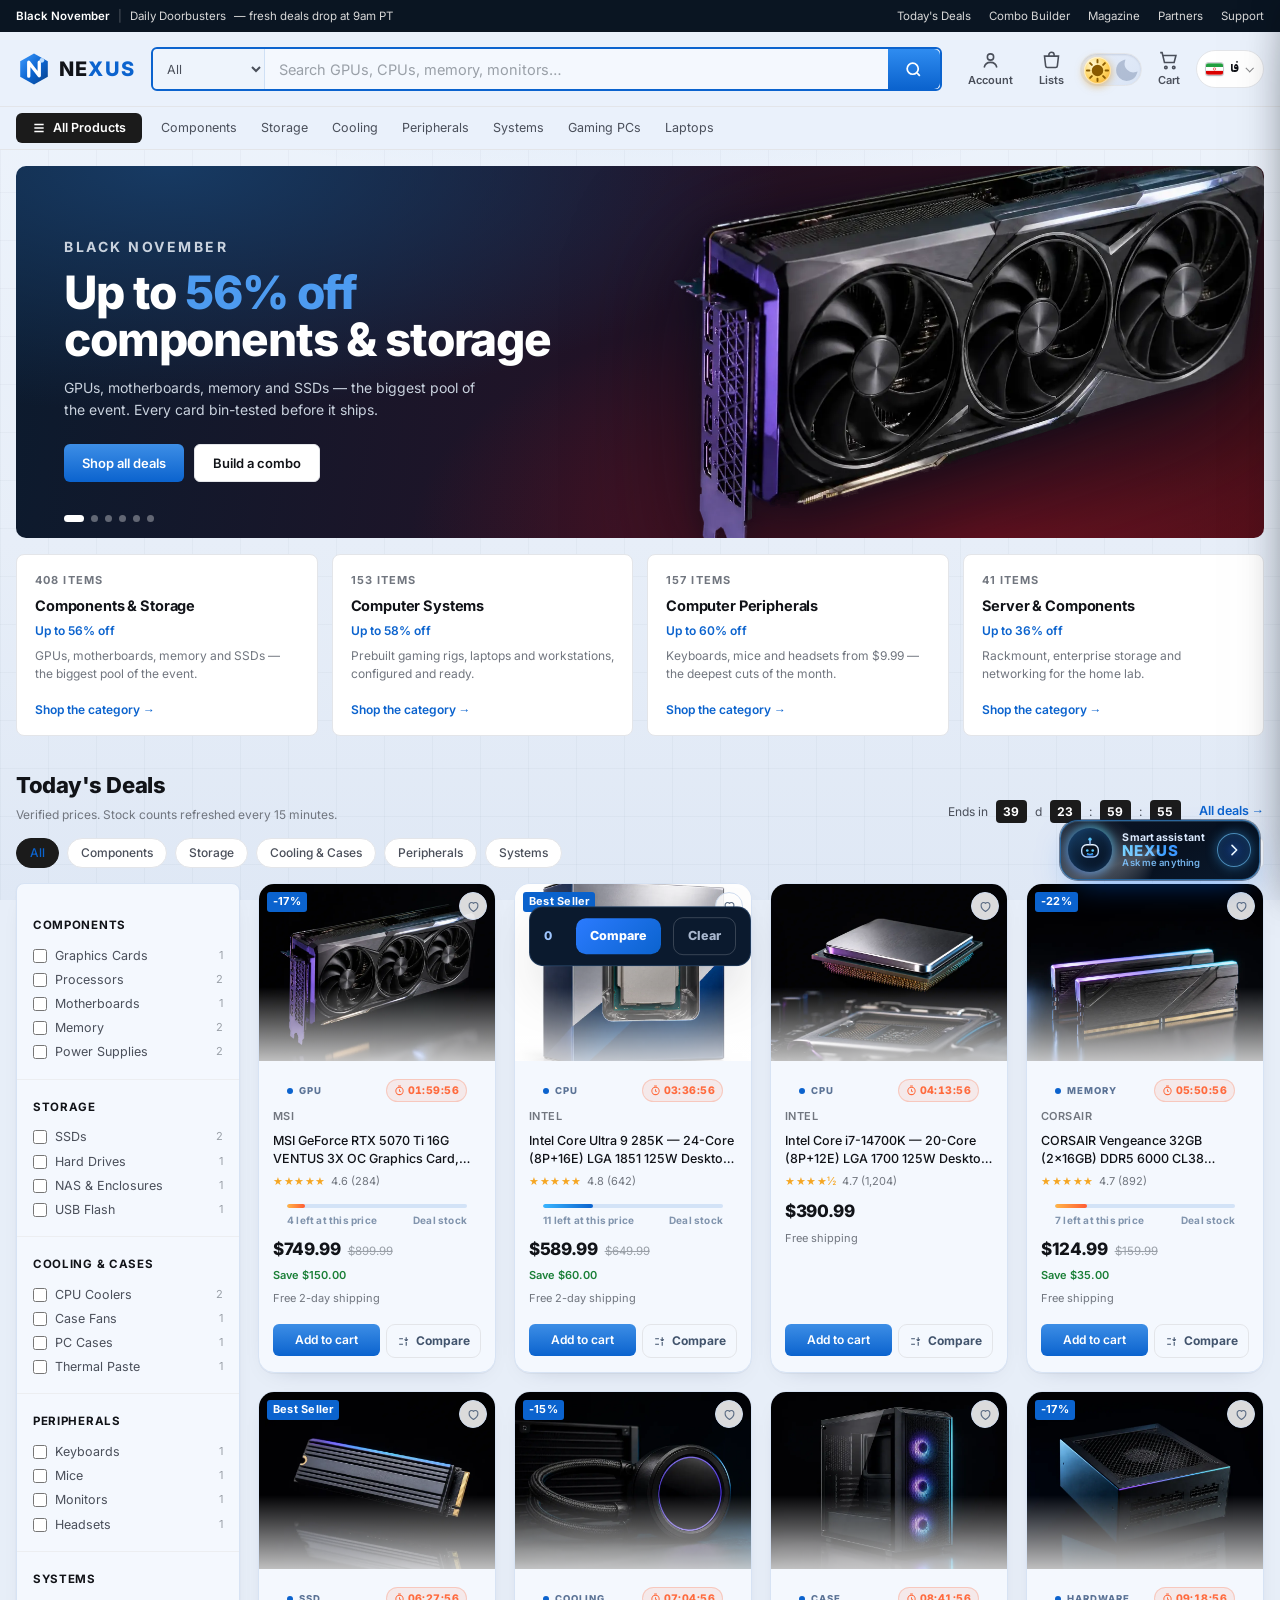
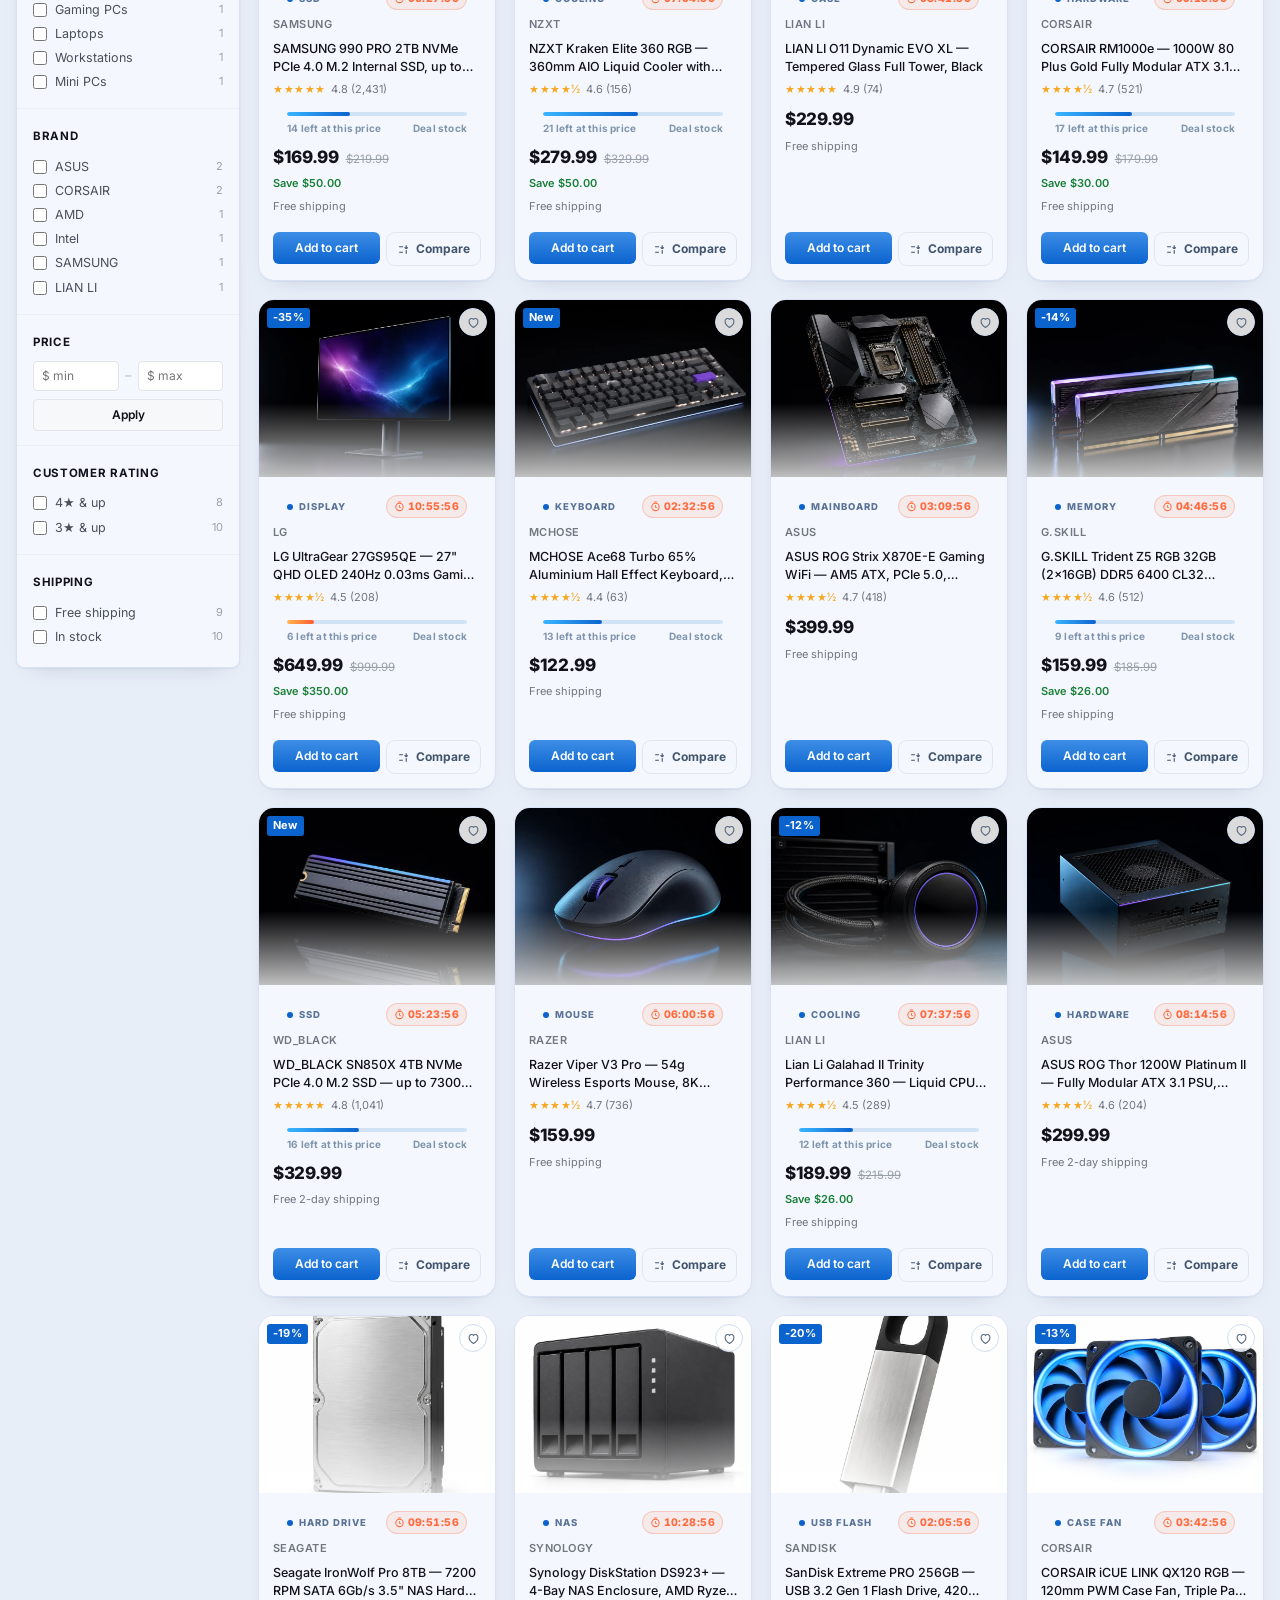
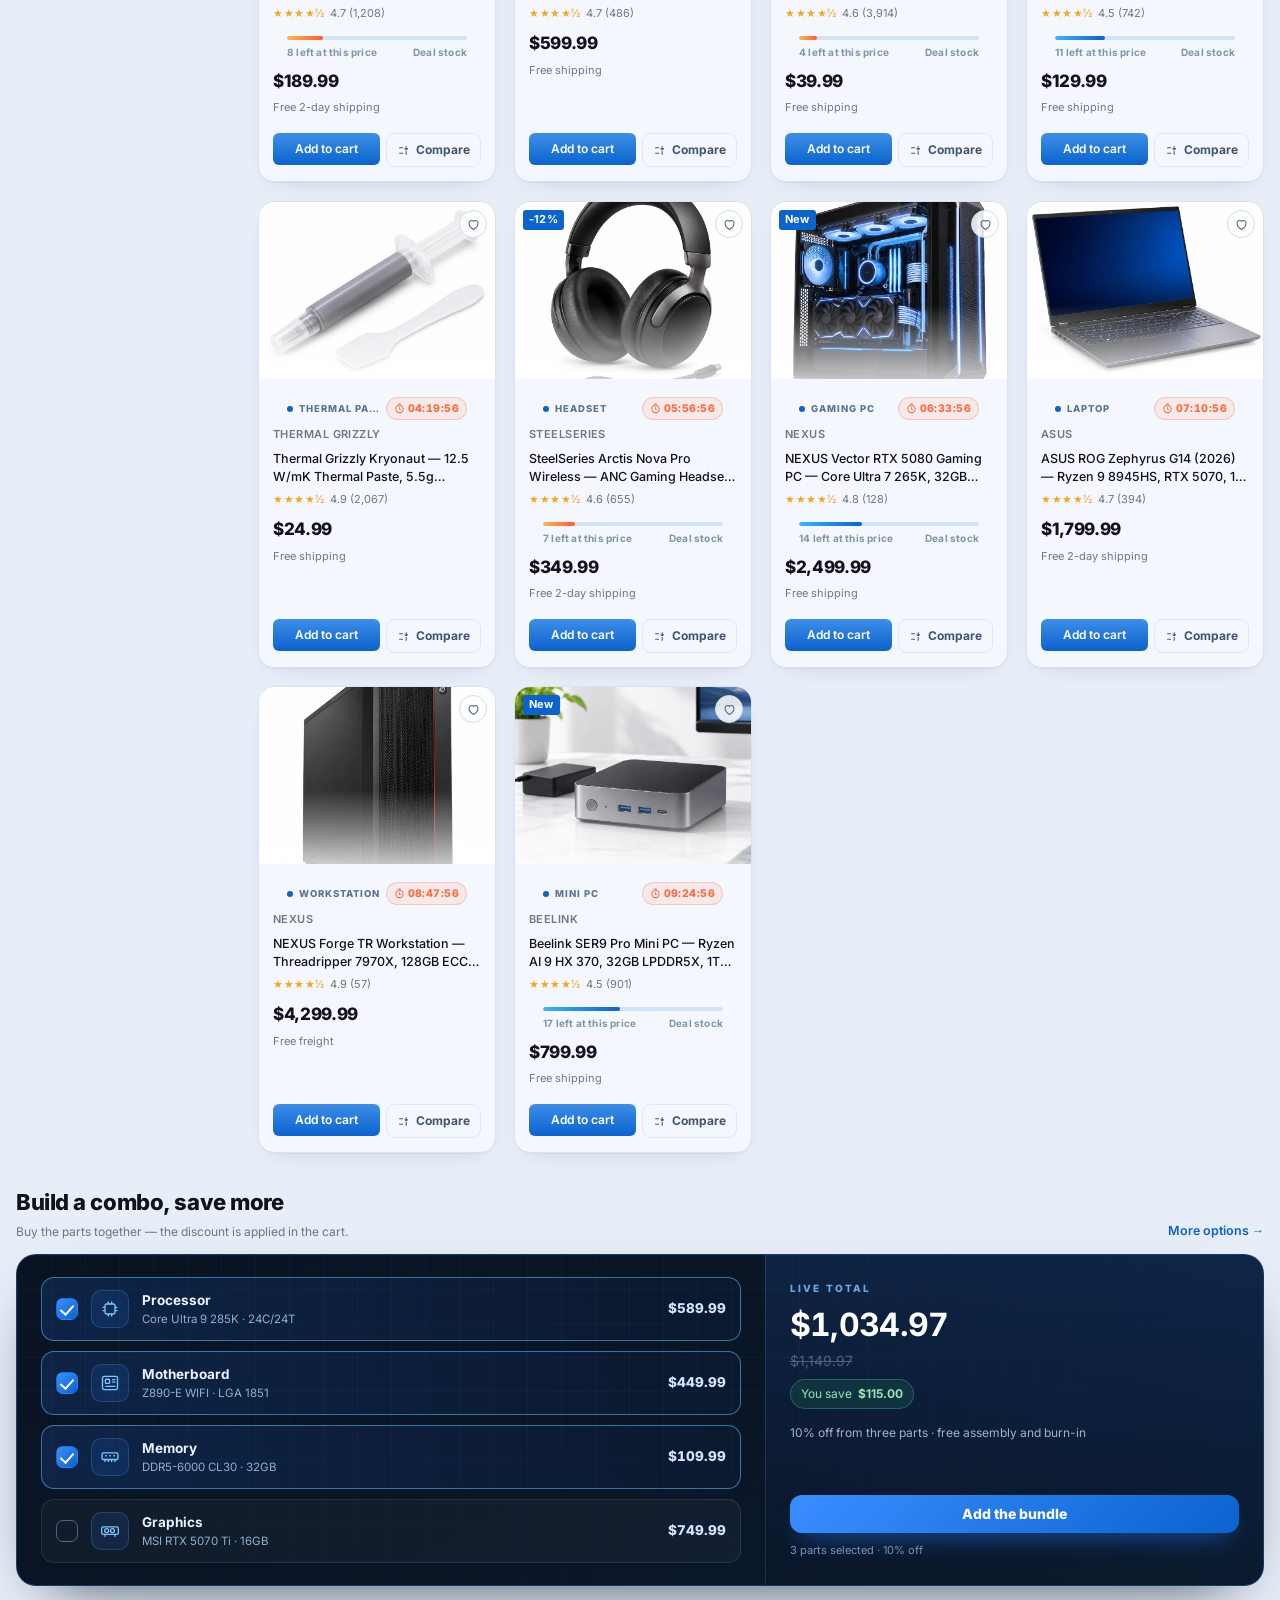
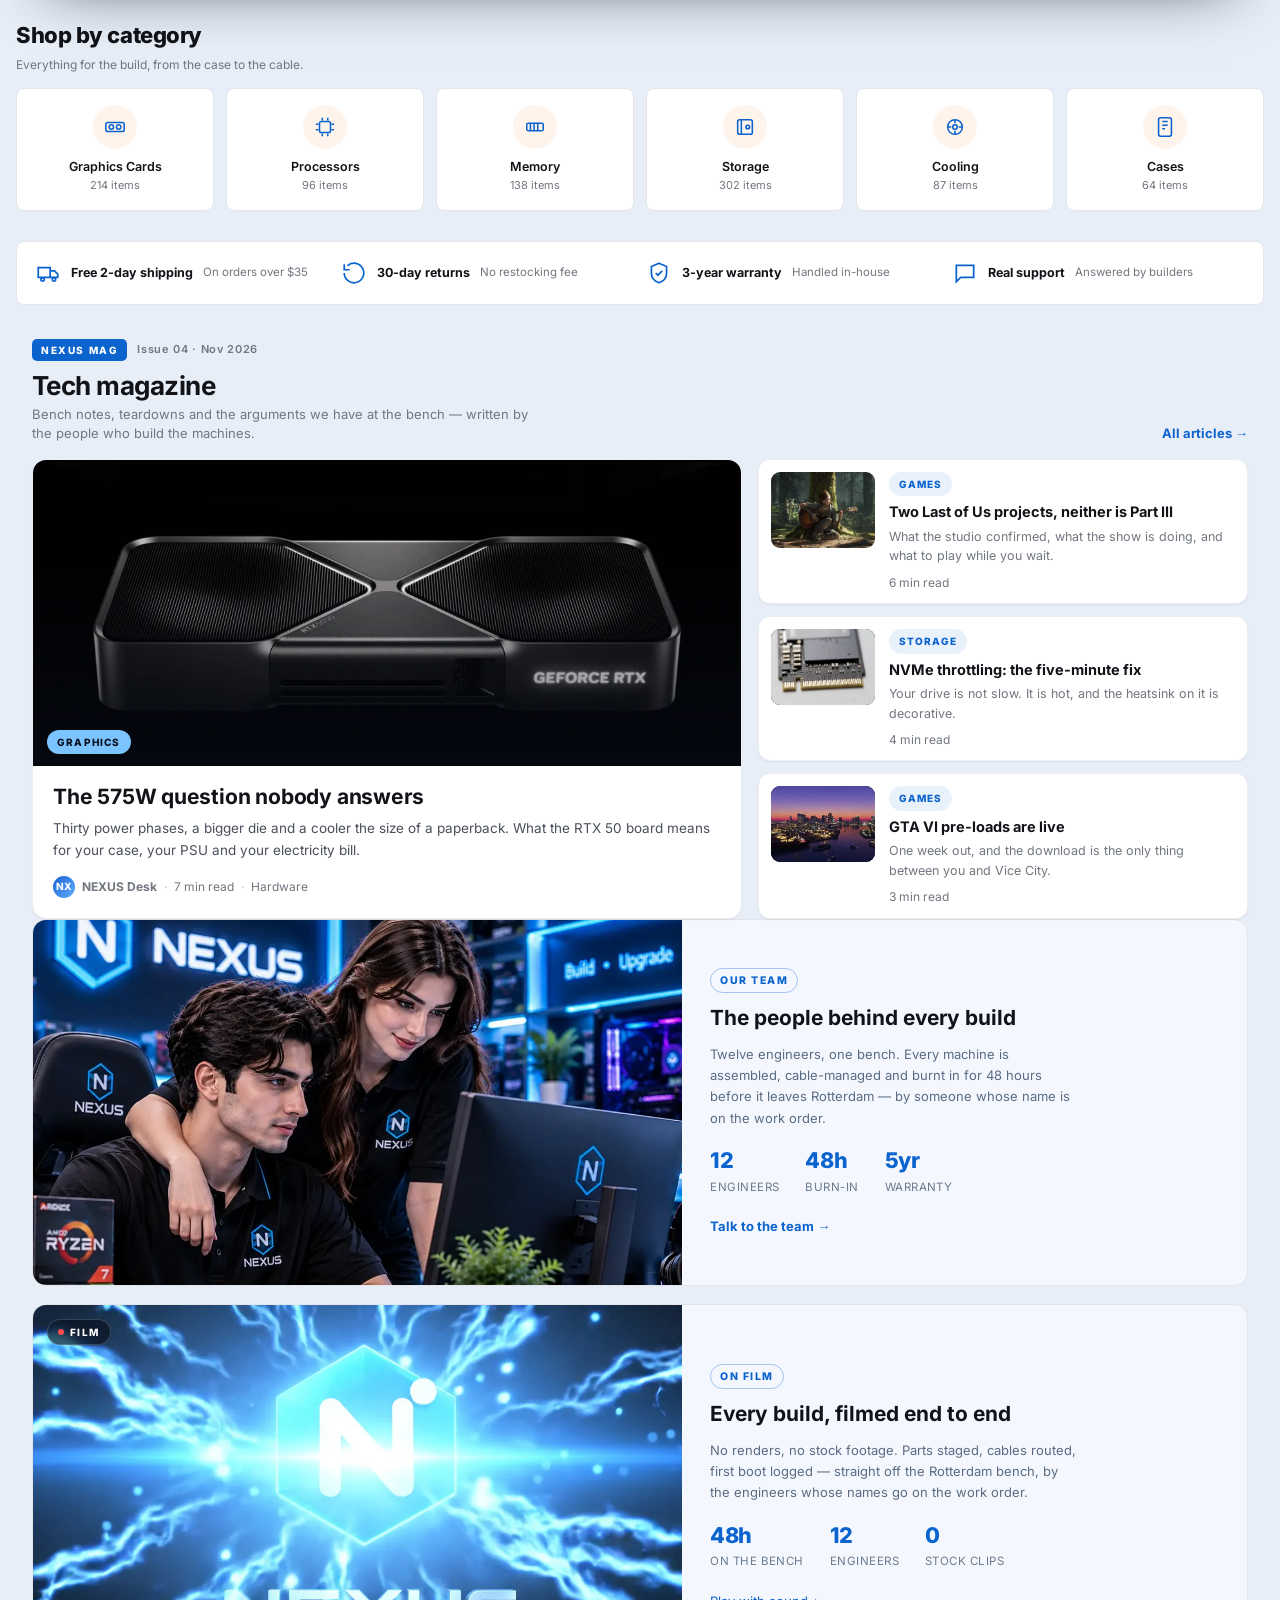
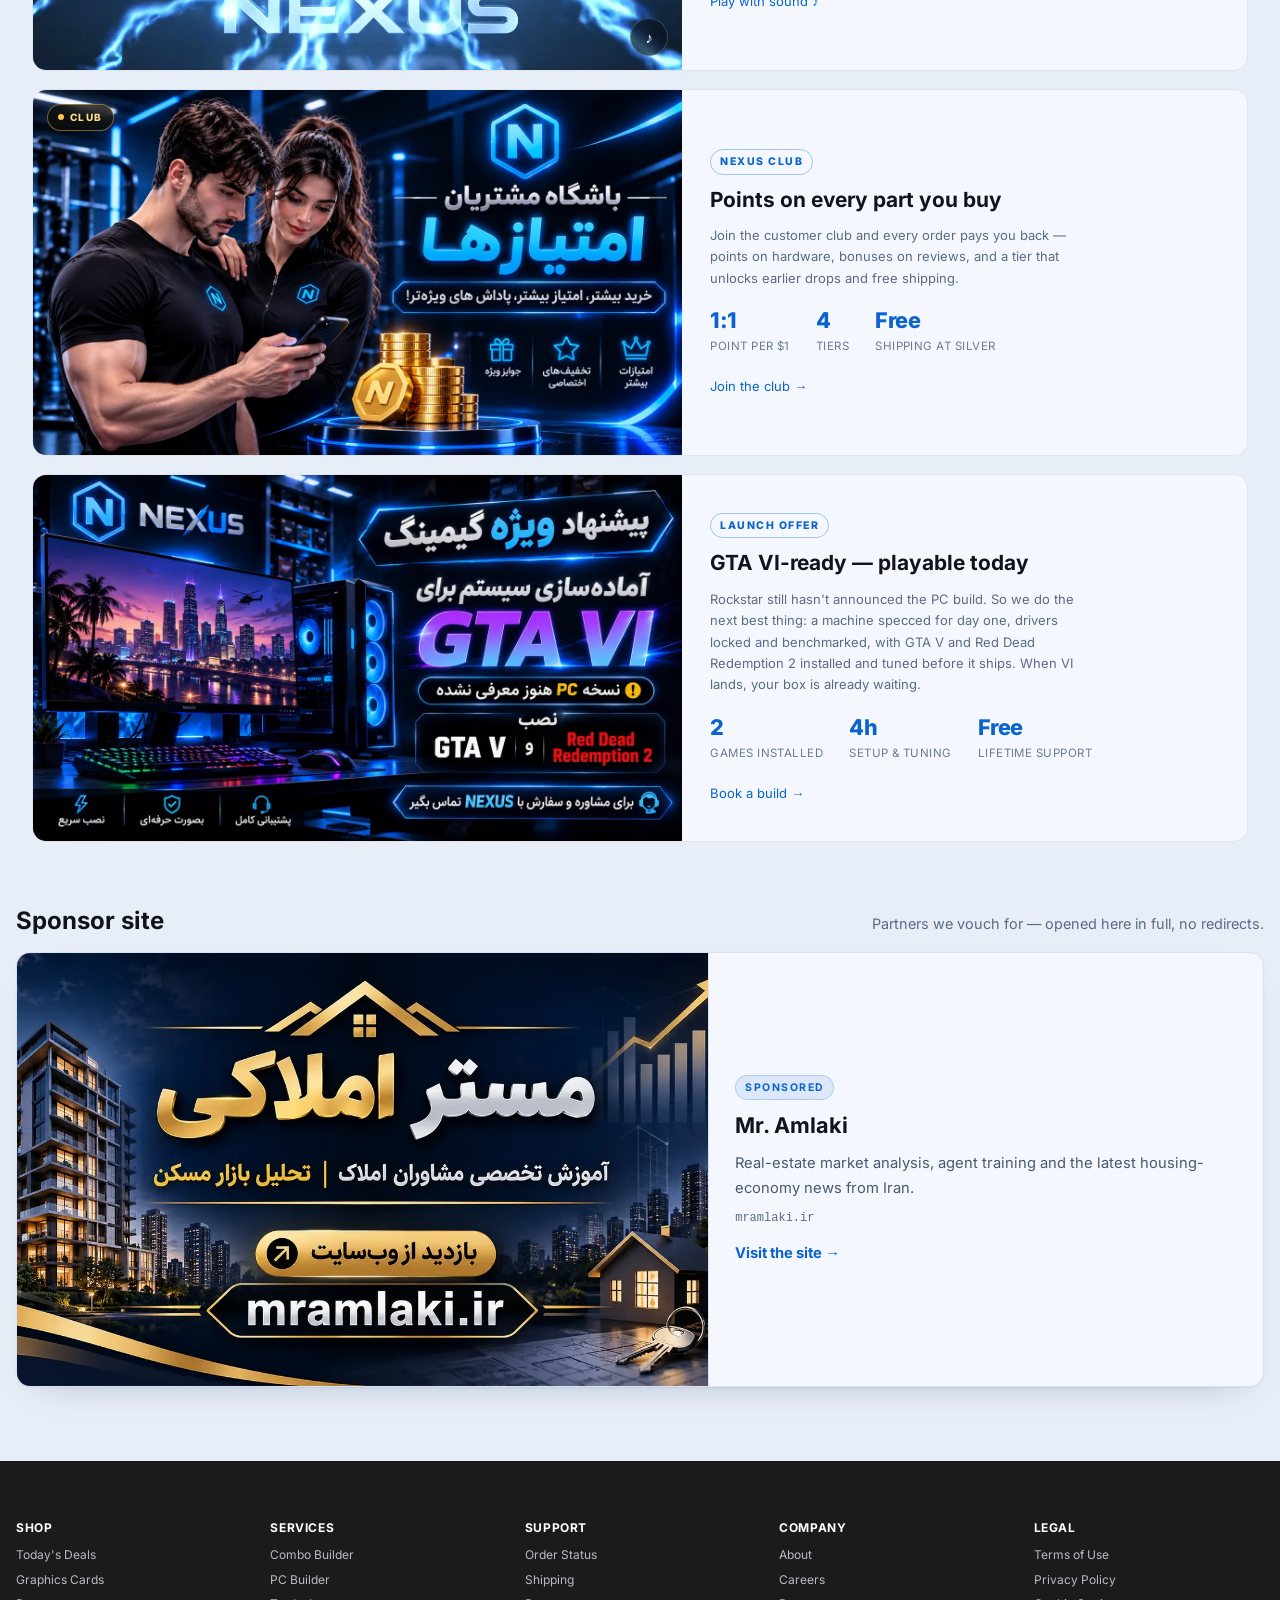
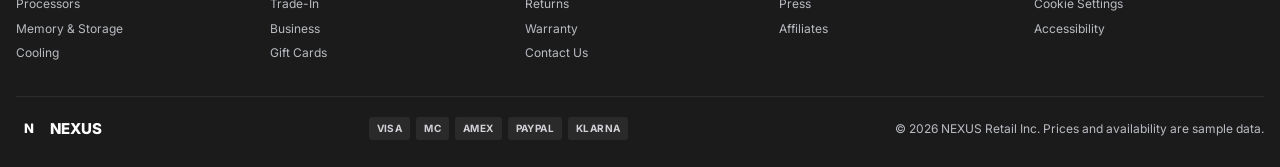
==== commit dd539171: "i18n: Persian page titles for store and magazine" ====
--- a/index.source.html
+++ b/index.source.html
@@ -1663,6 +1663,9 @@
     html.classList.add("lang-switching");
     html.dir = l === "fa" ? "rtl" : "ltr";
     html.lang = l === "fa" ? "fa" : "en";
+    document.title = l === "fa"
+      ? "نکسوس — فروشگاه سخت‌افزار، قطعات و سیستم‌های رایانه‌ای"
+      : "NEXUS — Computer Hardware, Components & PC Parts";
     orig.forEach(function (v, node) {
       var key = v.trim().replace(/\s+/g, " ");
       var tr = l === "fa" ? FA[key] : null;
